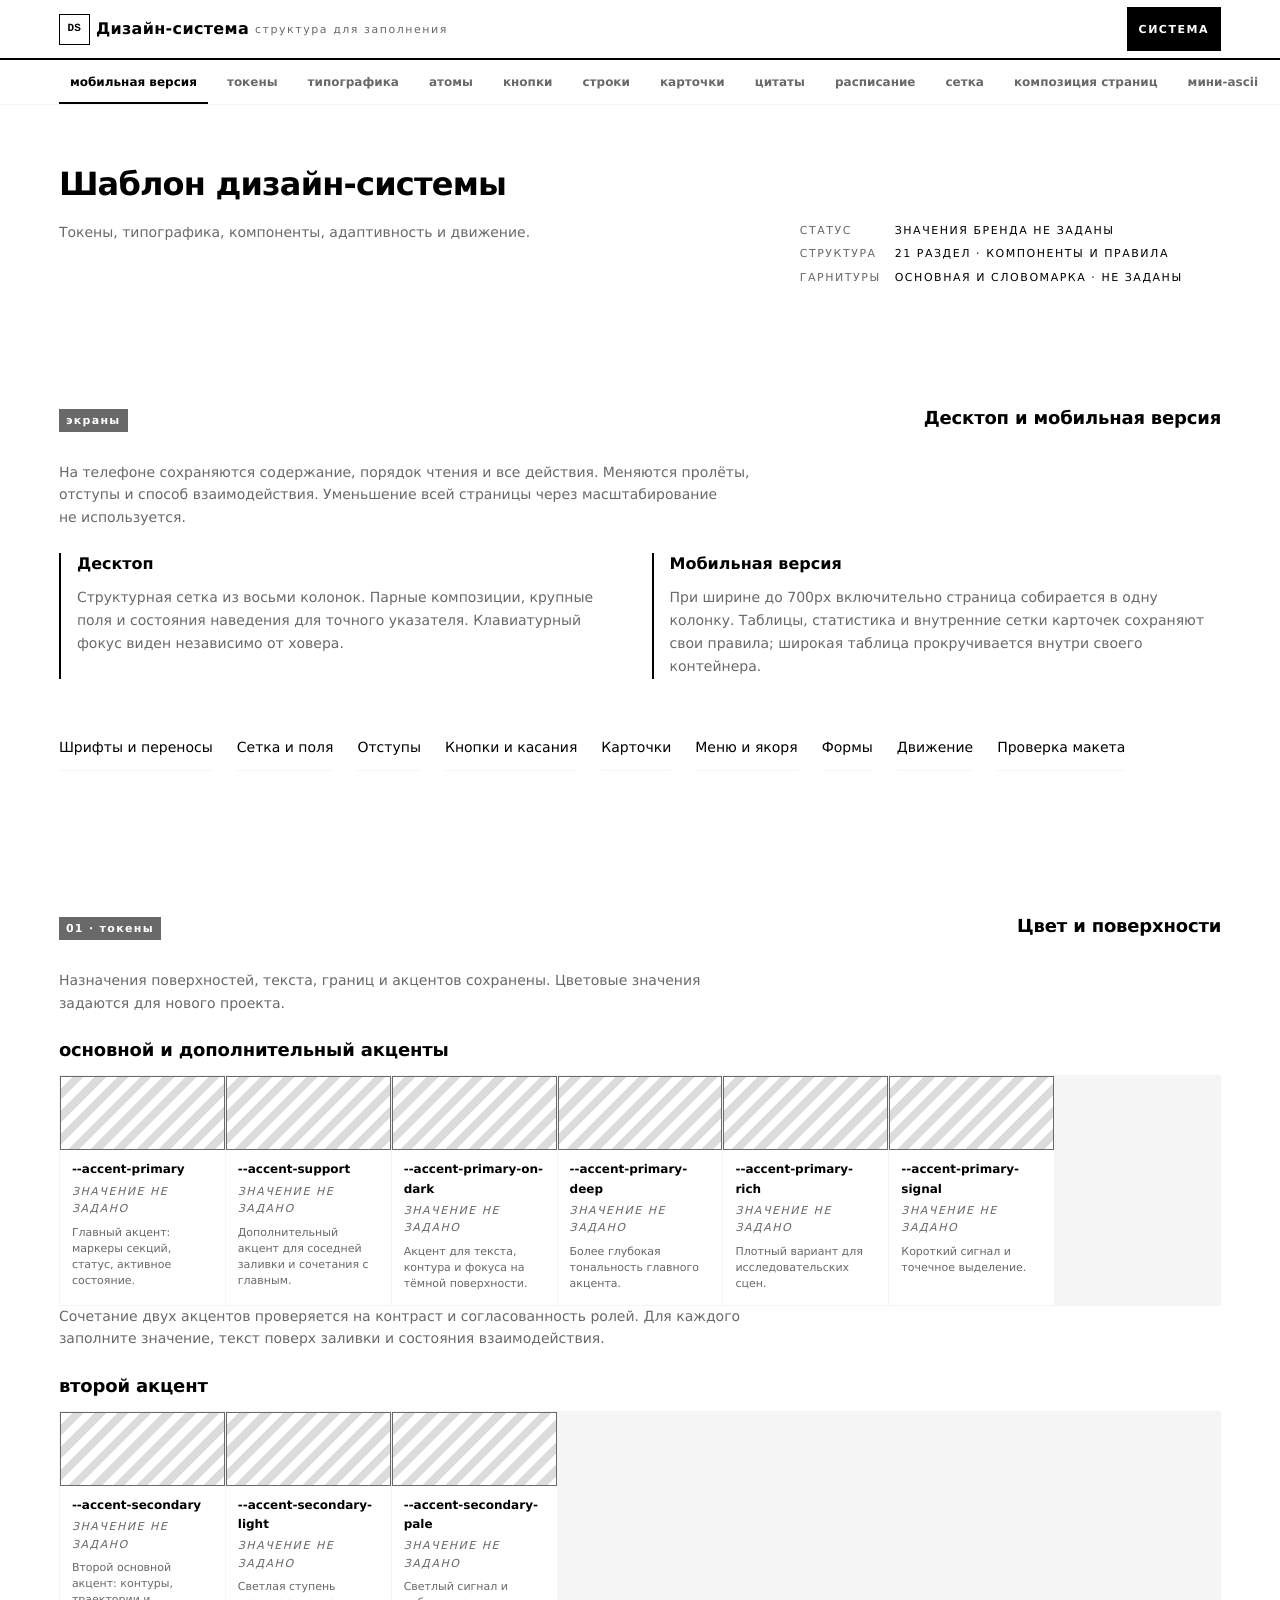
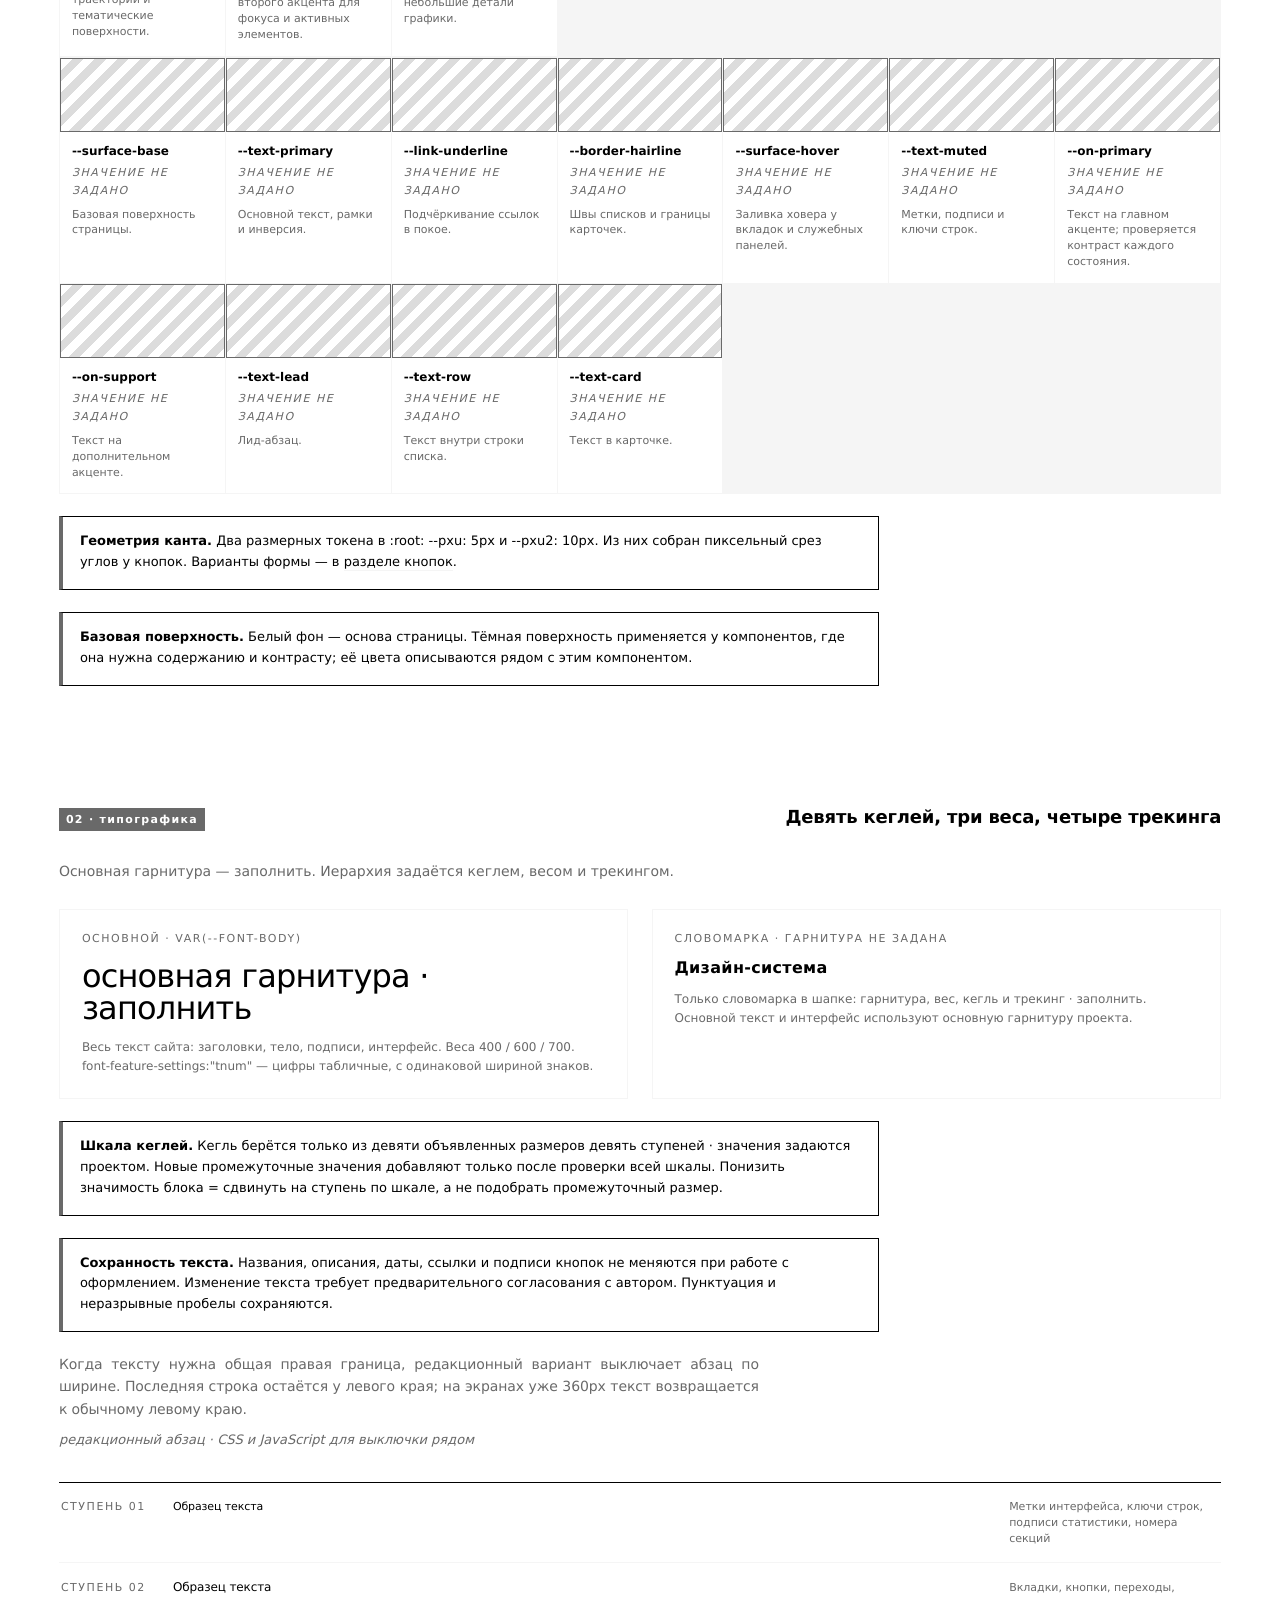
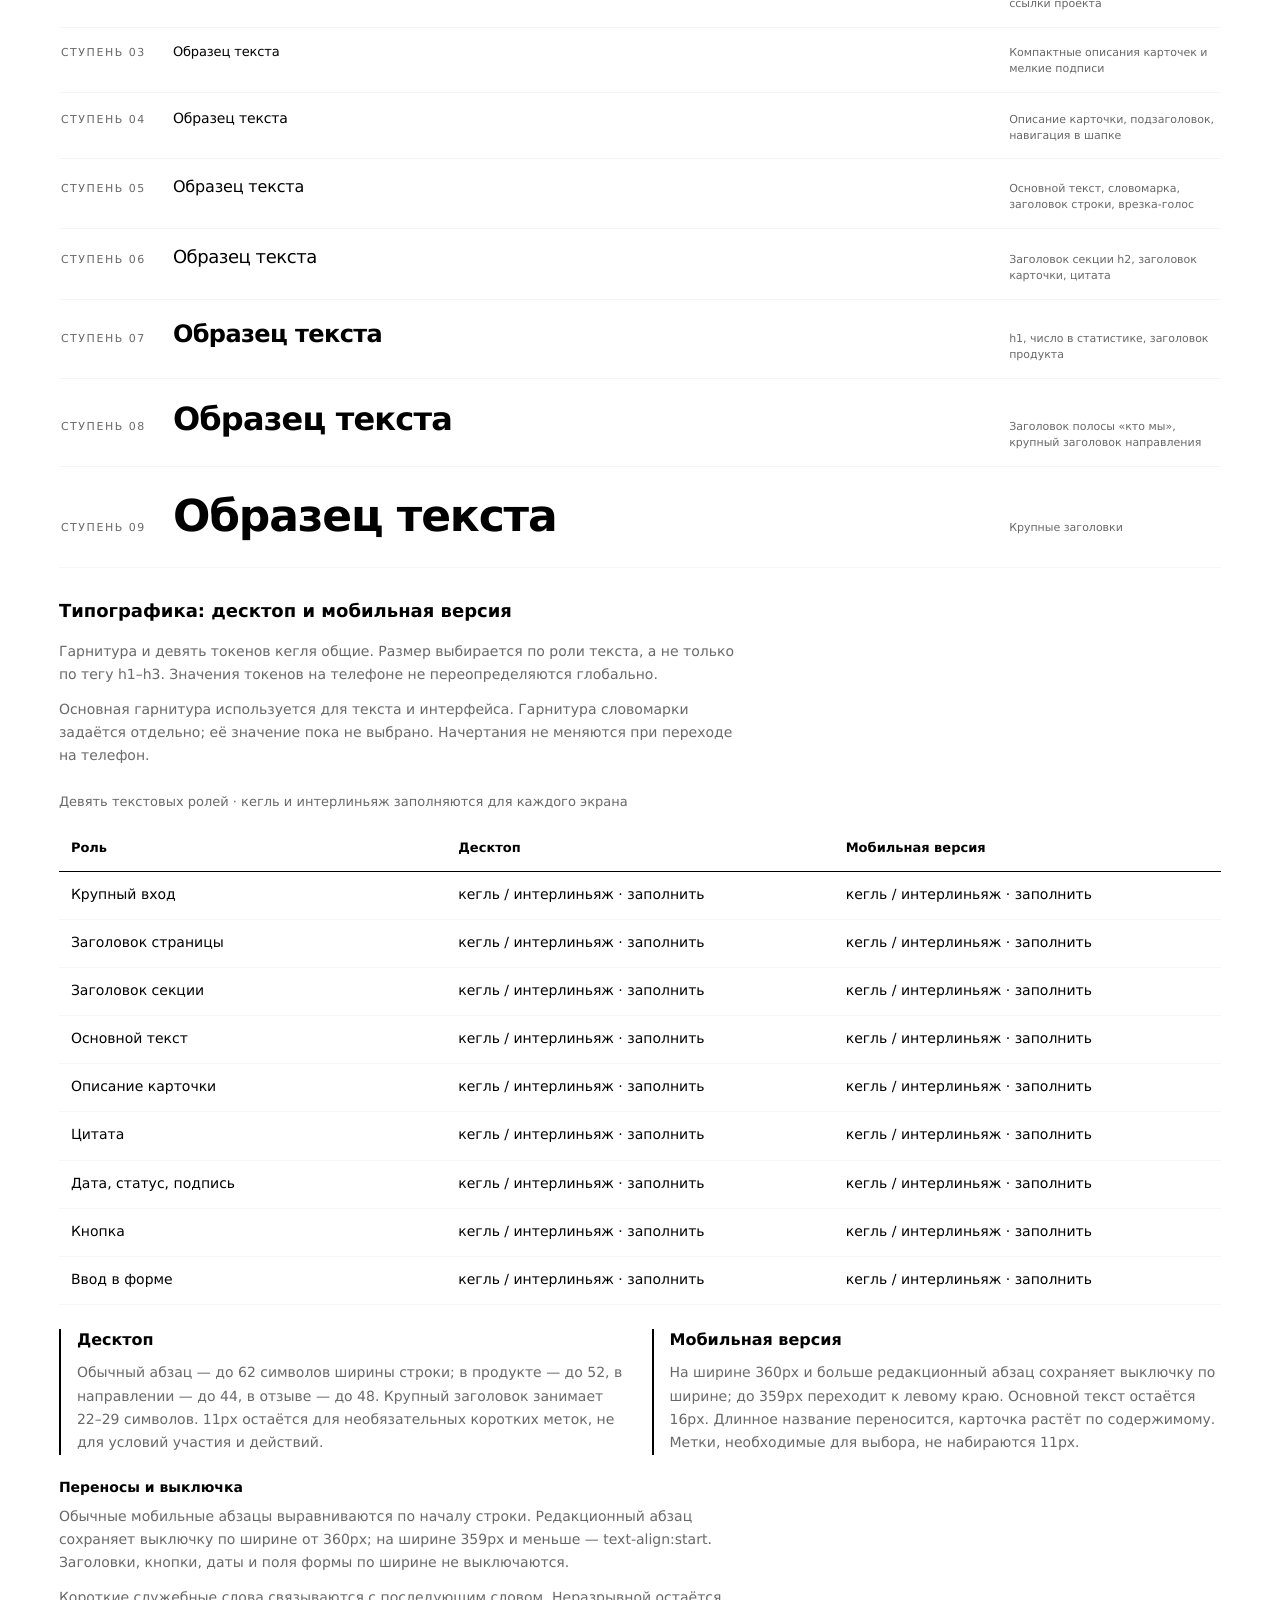
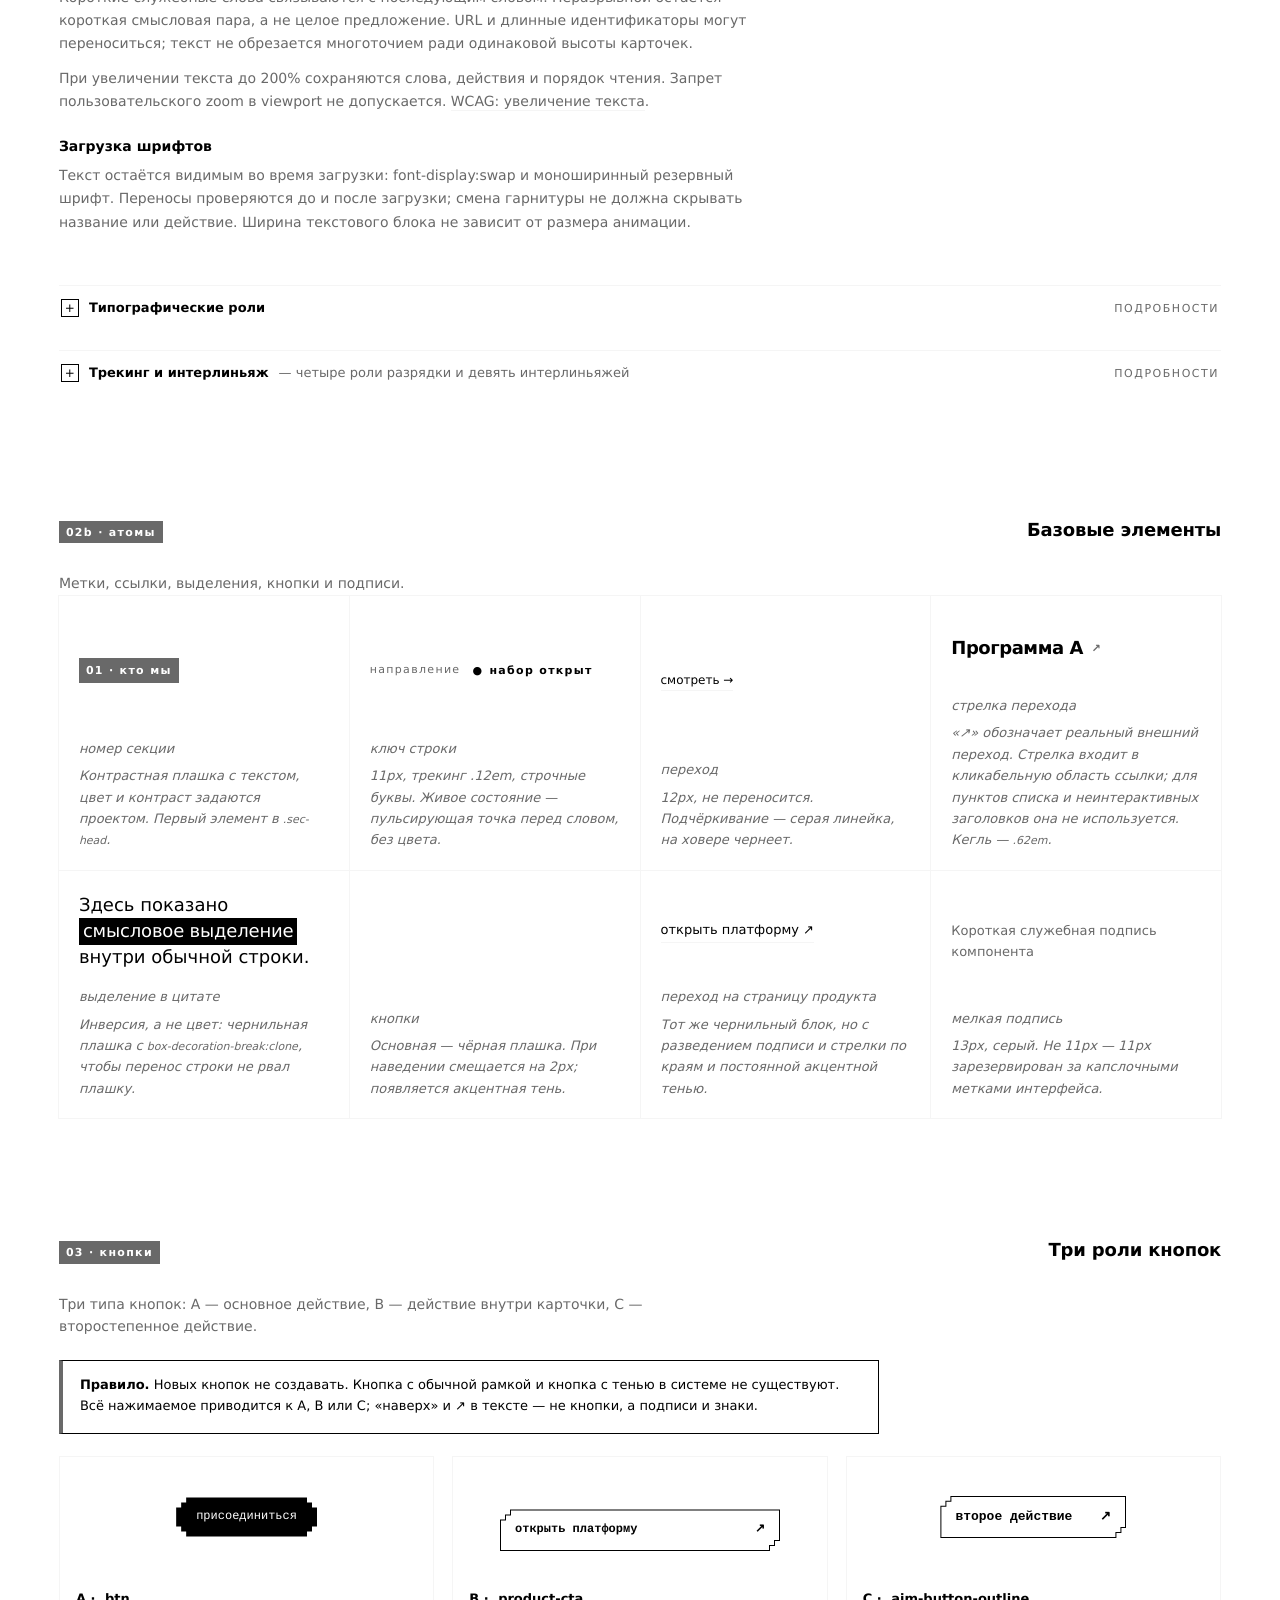
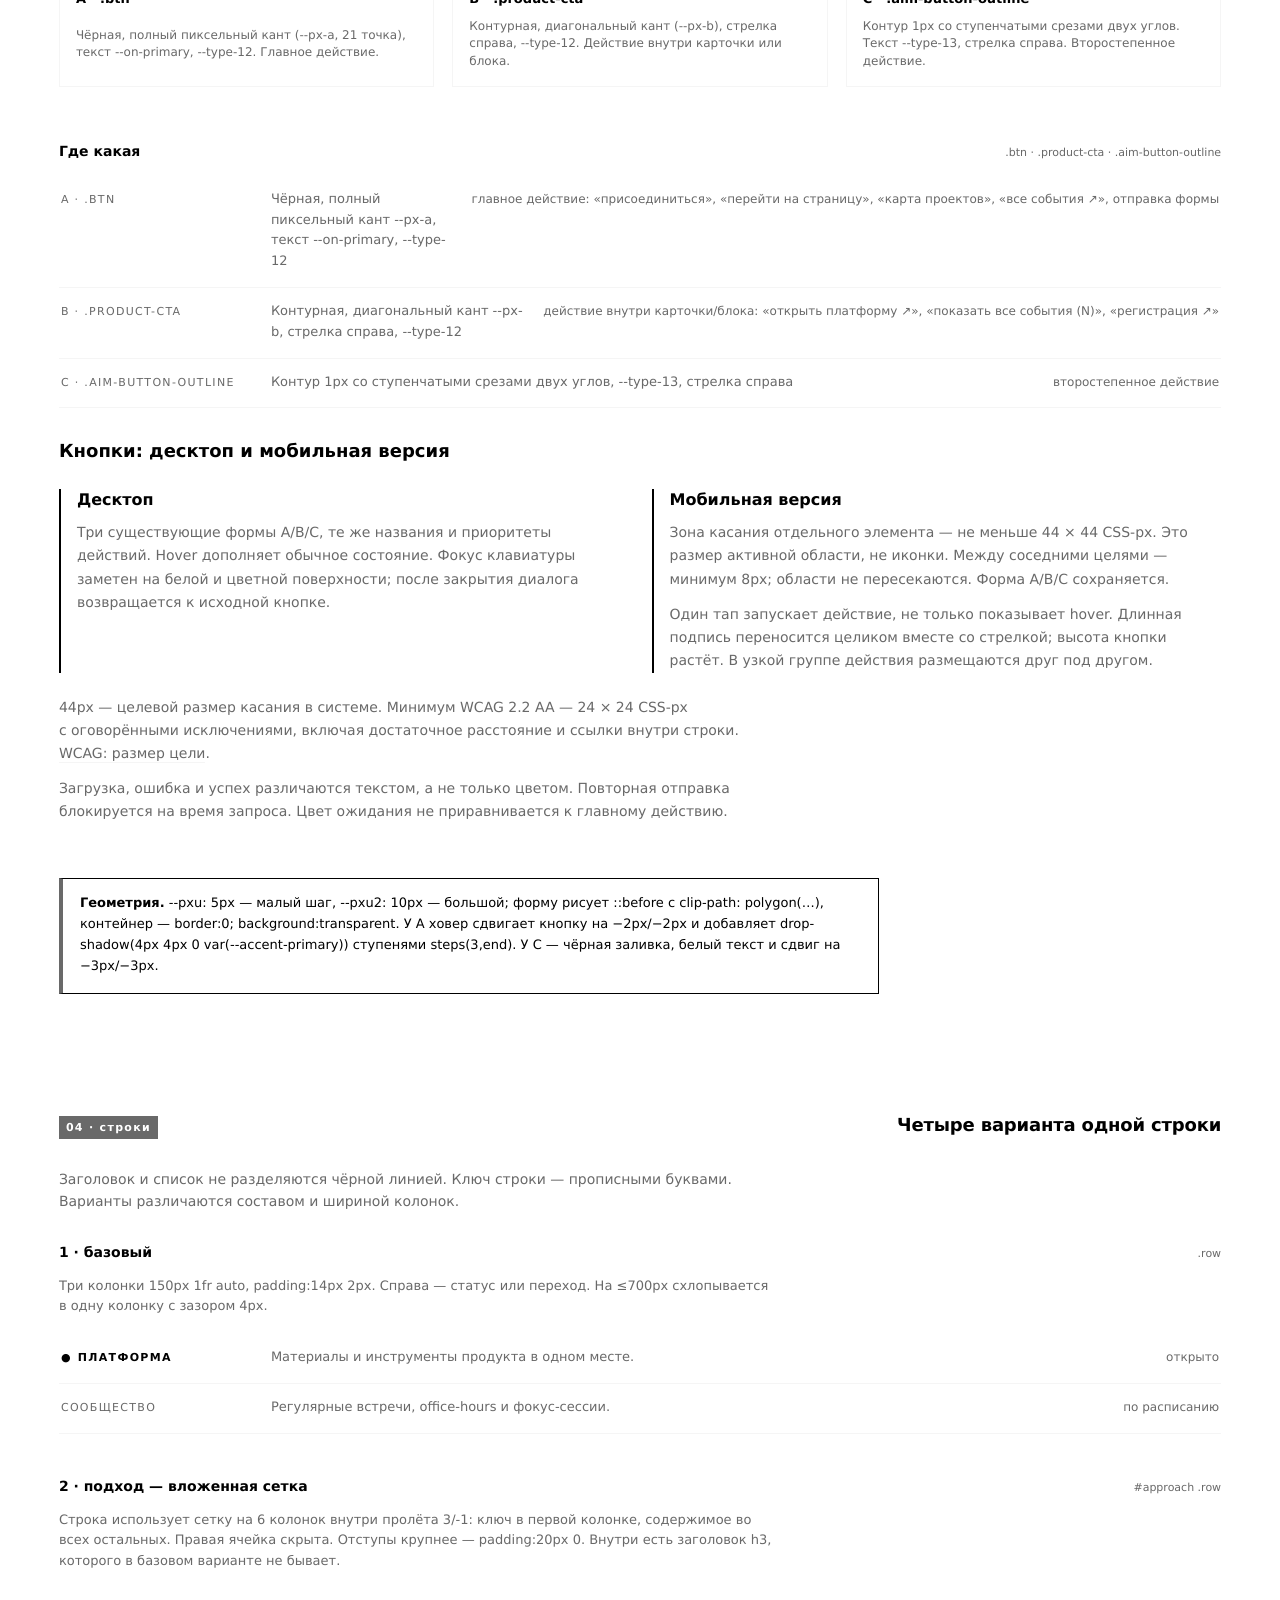
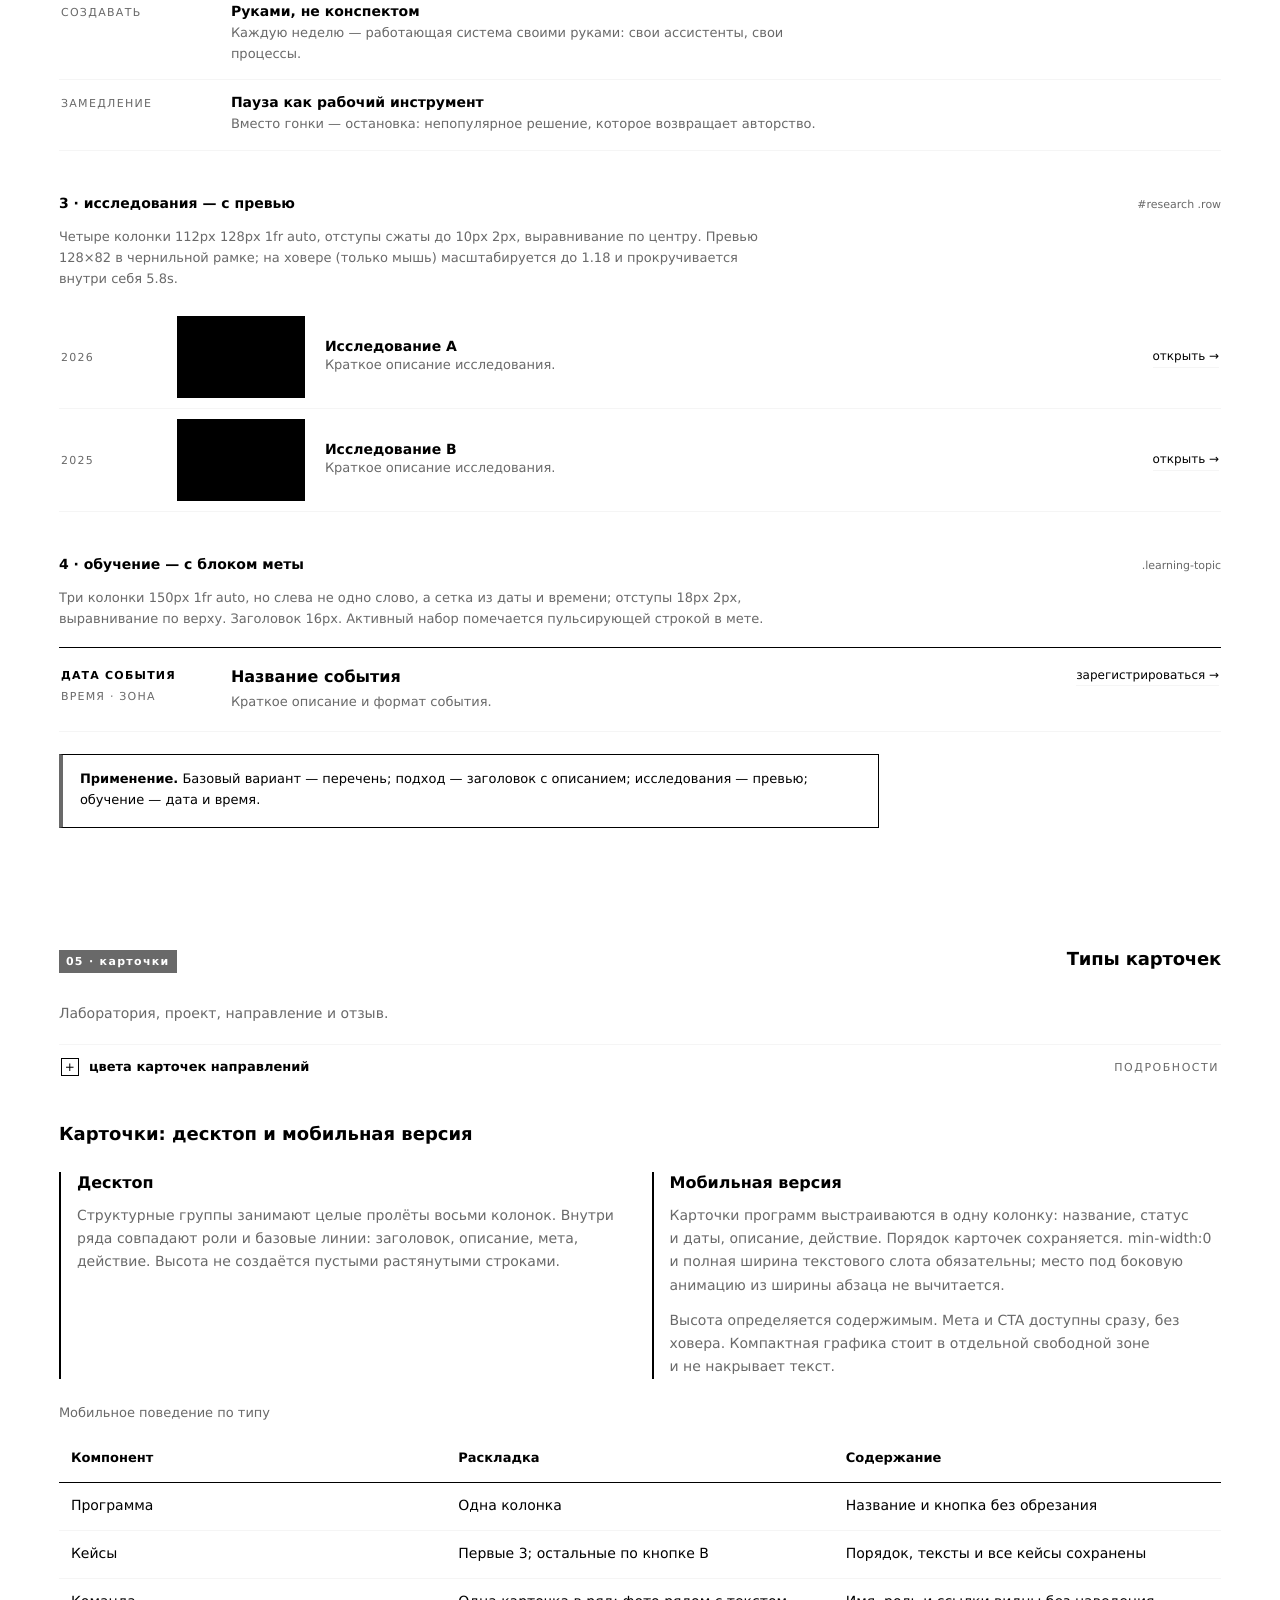
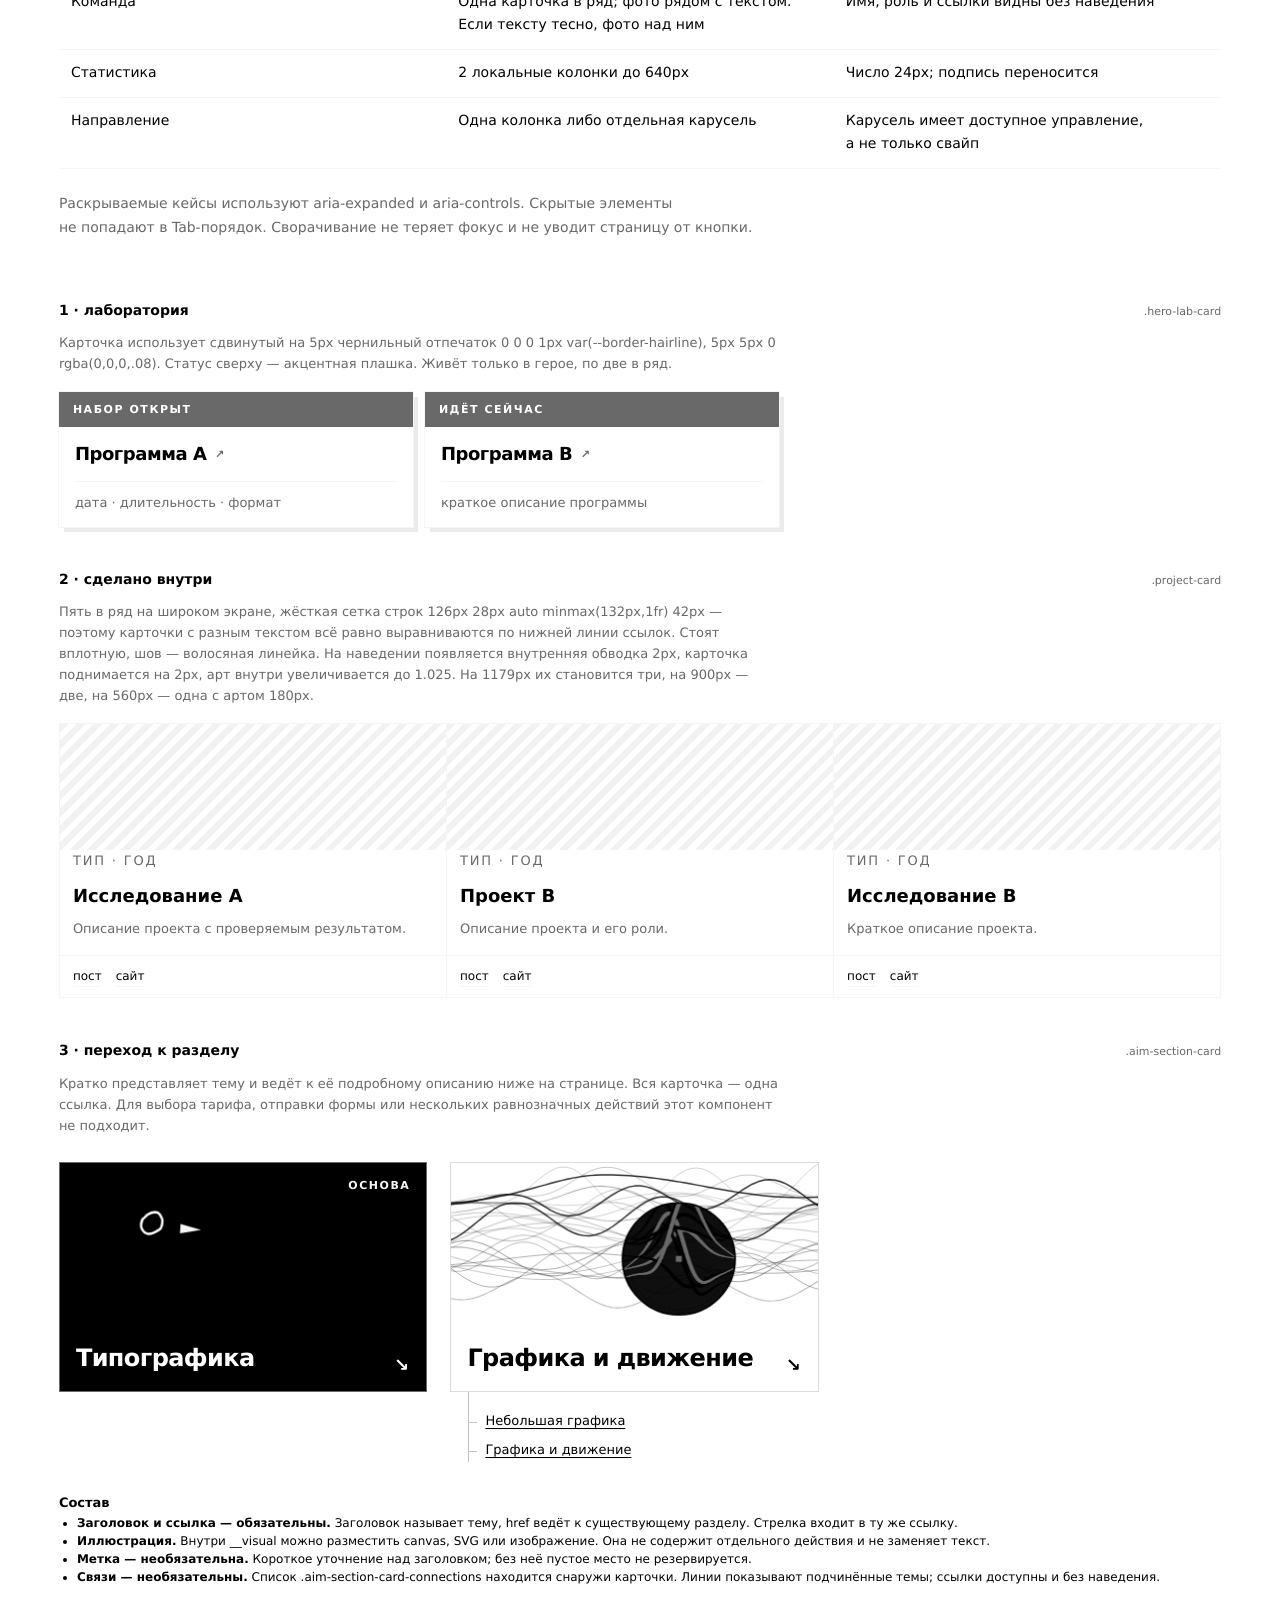
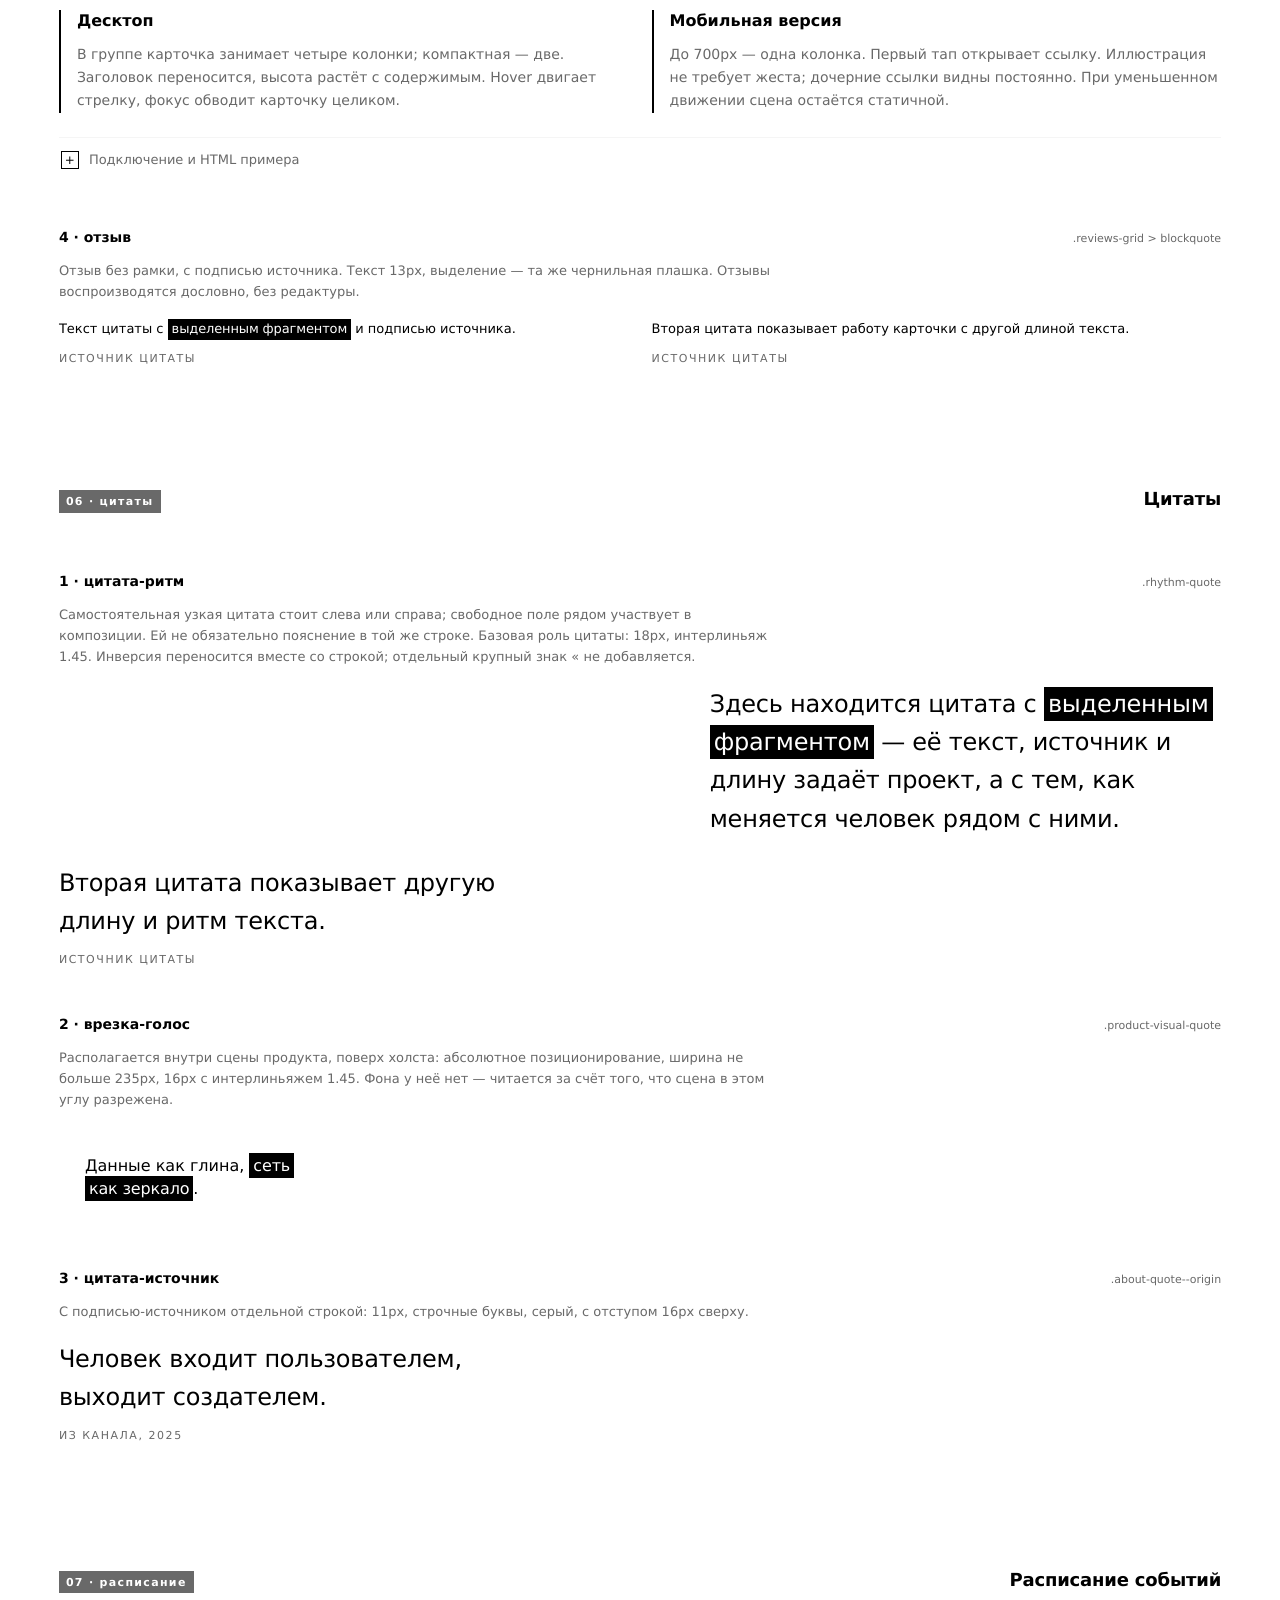
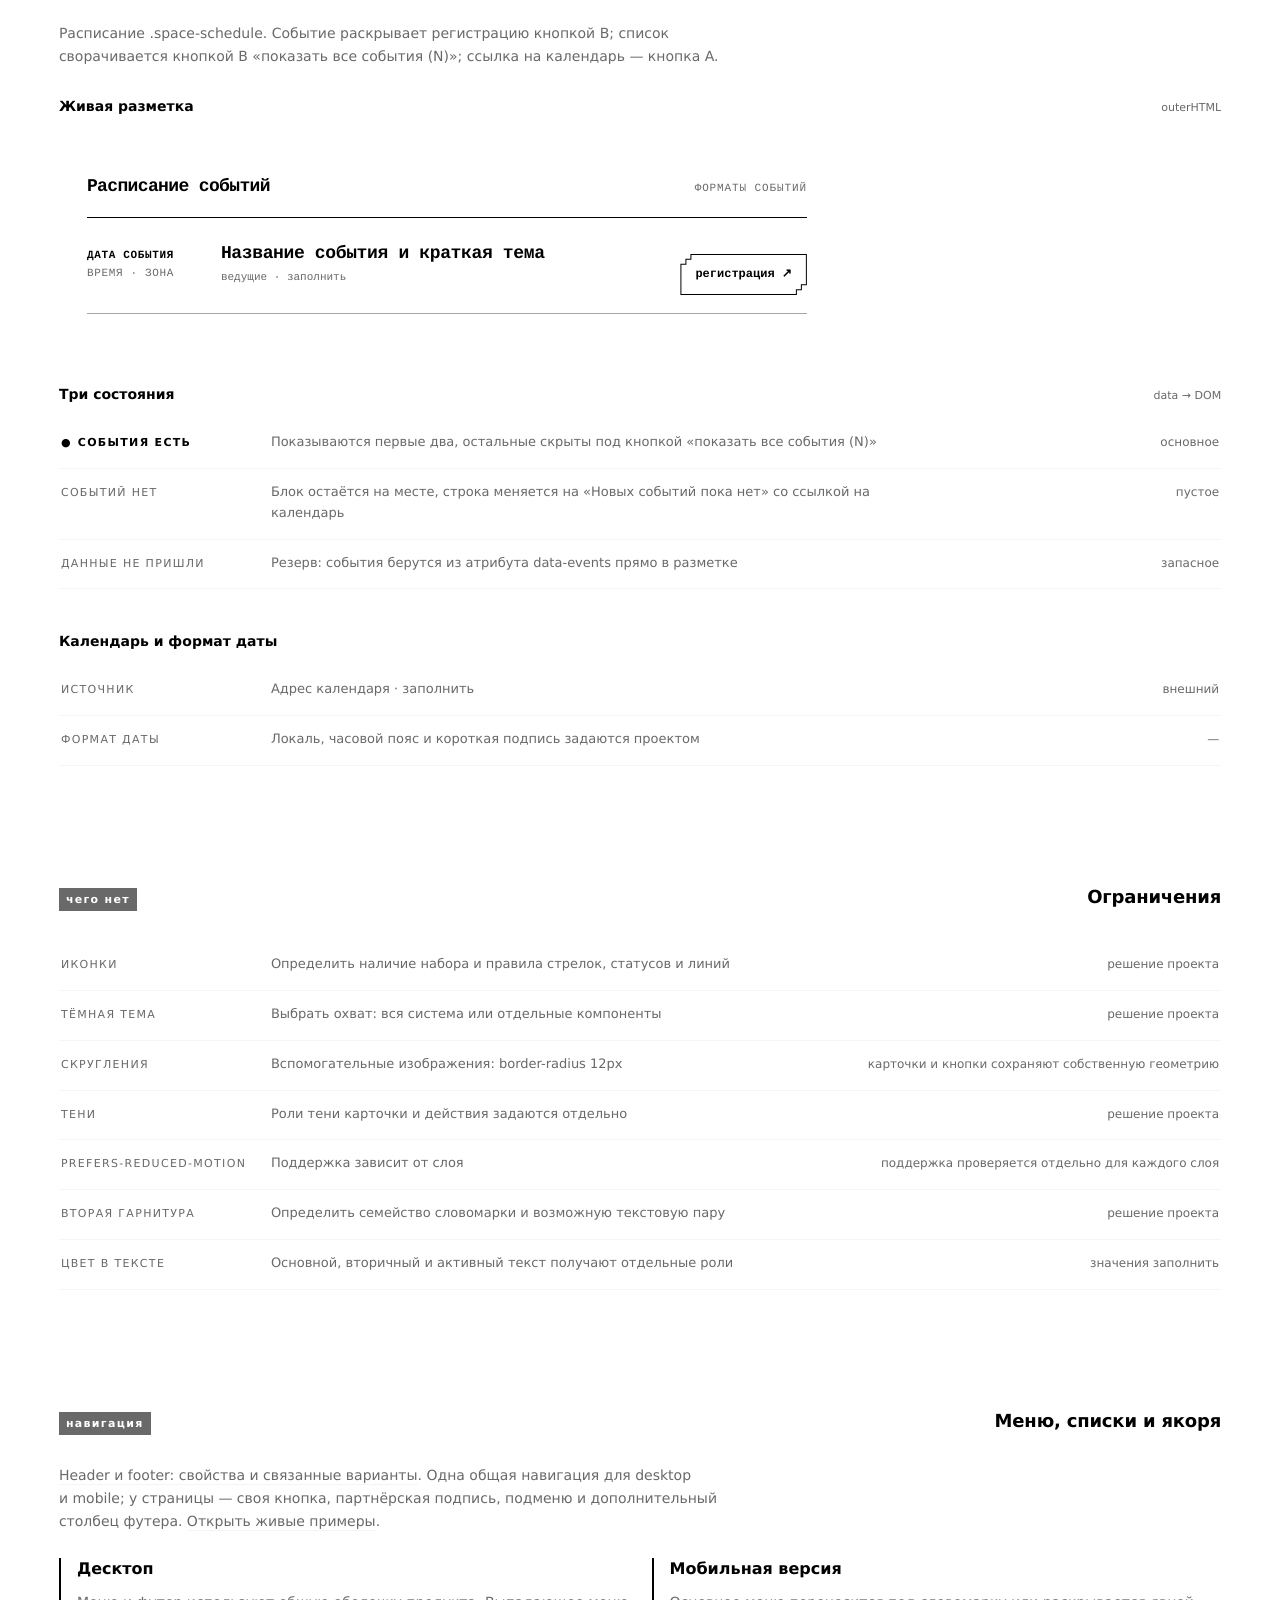
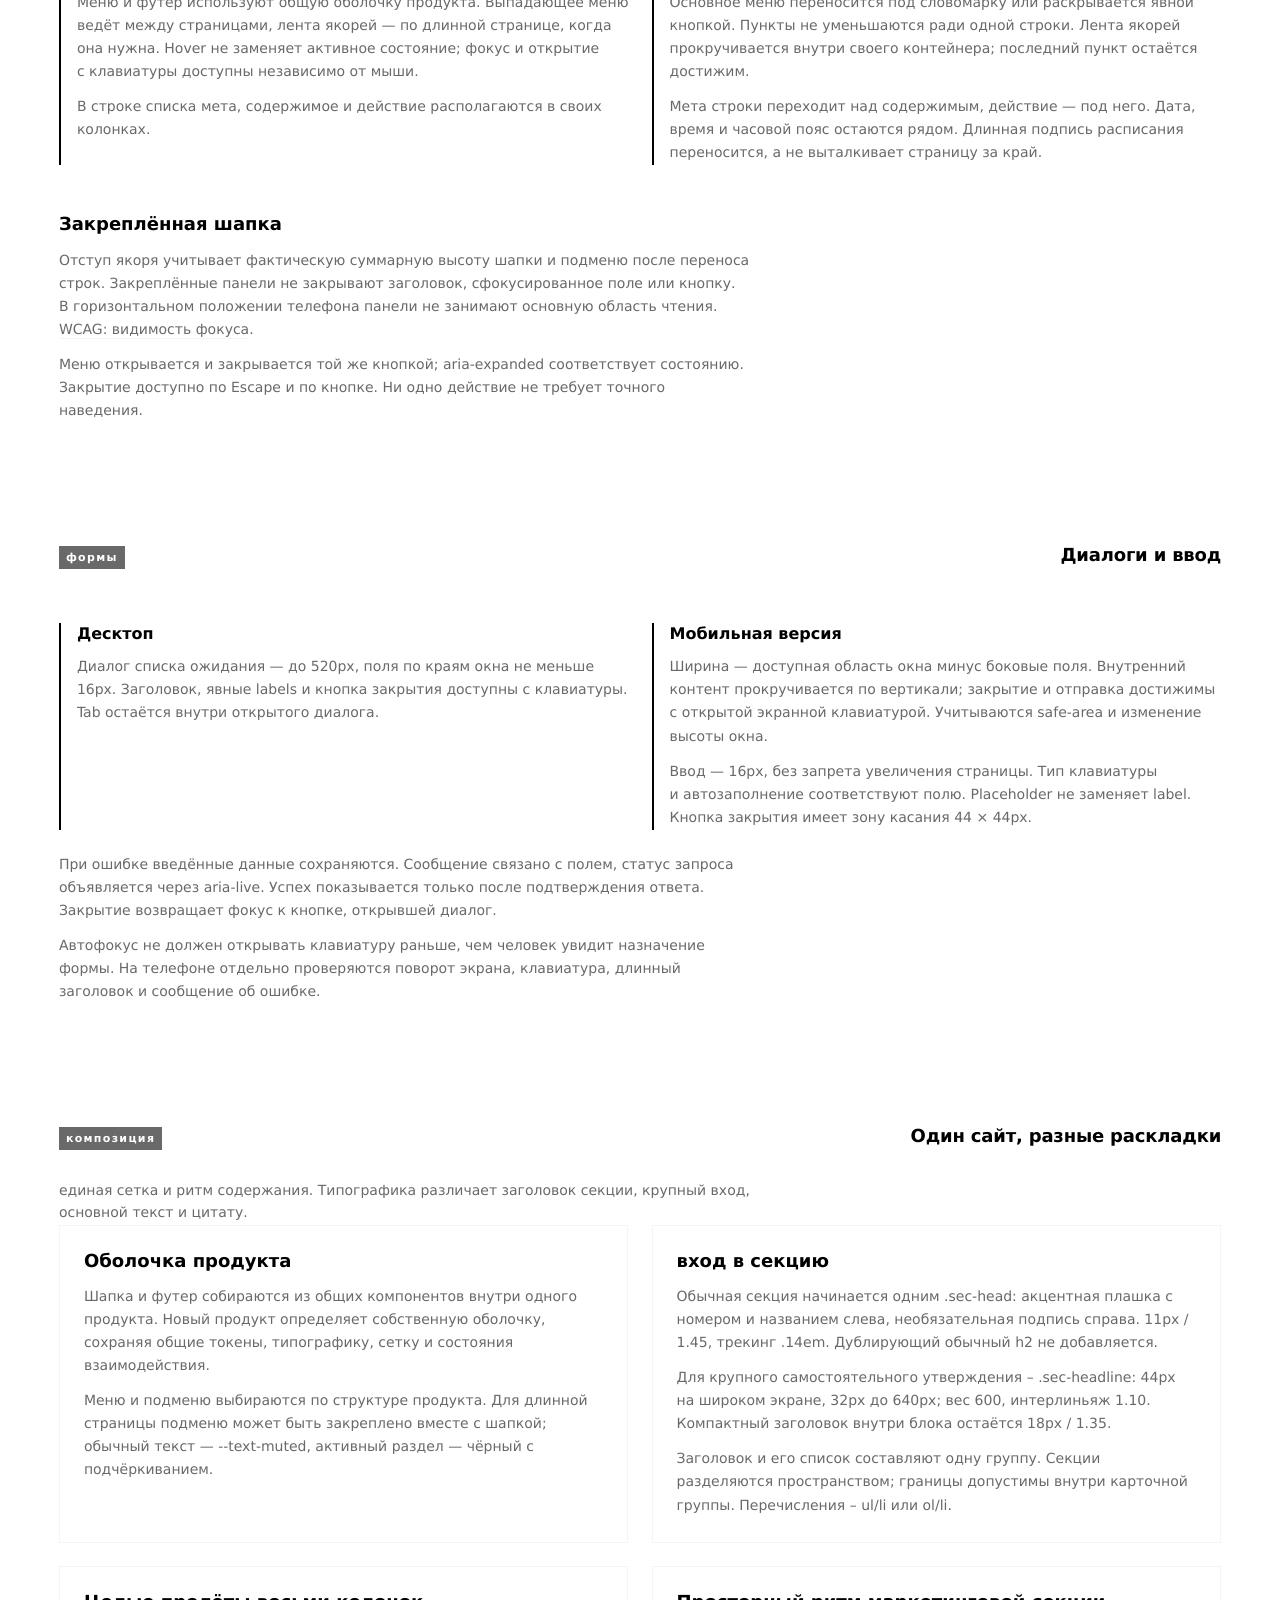
==== web/design-system-template/index.html @ 195b6450 "Add reusable material design system page" ====
<!doctype html>
<html lang="ru">
<head>
<meta charset="utf-8">
<meta name="viewport" content="width=device-width, initial-scale=1">
<title>Шаблон дизайн-системы</title>
<meta name="description" content="Структура и компоненты дизайн-системы для нового проекта.">
<link rel="stylesheet" href="aim-material-system.css">
<link rel="stylesheet" href="site/site-scoped.css">
<link rel="stylesheet" href="site/site-composition.css">
<link rel="stylesheet" href="components/editorial-copy.css">
<link rel="stylesheet" href="site/responsive-spec.css">
<link rel="stylesheet" href="template-preview.css">
</head>
<body>

<header class="ms-top">
  <div class="ms-wrap">
    <a class="ms-brand" href="#top"><span class="template-mark" aria-hidden="true">DS</span><span>Дизайн-система</span><small>структура для заполнения</small></a>
    <nav class="ms-pages" aria-label="Страницы">
      <a href="./" aria-current="page">система</a>

    </nav>
  </div>
</header>

<nav class="ms-tabs" aria-label="Разделы системы">
  <div class="ms-wrap">
    <a href="#mobile">мобильная версия</a>
    <a href="#tokens">токены</a>
    <a href="#type">типографика</a>
    <a href="#atoms">атомы</a>
    <a href="#buttons">кнопки</a>
    <a href="#lists">строки</a>
    <a href="#cards">карточки</a>
    <a href="#quotes">цитаты</a>
    <a href="#schedule">расписание</a>
    <a href="#grid">сетка</a>
    <a href="#page-composition">композиция страниц</a>
    <a href="#program-morphs">мини-ASCII</a>
    <a href="#space">интервалы</a>
    <a href="#graphics">графика и движение</a>
    <a href="#layouts">рецепты секций</a>
    <a href="#handoff">выгрузка</a>
  </div>
</nav>

<main>

<section id="top" class="ms-section ms-hero">
  <div class="ms-wrap">
    <h1>Шаблон дизайн-системы</h1>
    <p class="ms-hero-lead ms-lead">Токены, типографика, компоненты, адаптивность и движение.</p><div class="ms-hero-meta"><dl><dt>статус</dt><dd>значения бренда не заданы</dd><dt>структура</dt><dd>21 раздел · компоненты и правила</dd><dt>гарнитуры</dt><dd>основная и словомарка · не заданы</dd></dl></div>
  </div>
</section>

<!-- ============================== 01 ТОКЕНЫ ============================== -->
<section id="mobile" class="ms-section">
  <div class="ms-wrap">
    <div class="ms-head"><p class="ms-num">экраны</p><h2>Десктоп и мобильная версия</h2></div>
    <p class="ms-lead">На телефоне сохраняются содержание, порядок чтения и&nbsp;все действия. Меняются пролёты, отступы и&nbsp;способ взаимодействия. Уменьшение всей страницы через масштабирование не&nbsp;используется.</p>
    <div class="ms-device-pair">
      <article><h3>Десктоп</h3><p>Структурная сетка из&nbsp;восьми колонок. Парные композиции, крупные поля и&nbsp;состояния наведения для точного указателя. Клавиатурный фокус виден независимо от&nbsp;ховера.</p></article>
      <article><h3>Мобильная версия</h3><p>При ширине до&nbsp;700px включительно страница собирается в одну колонку. Таблицы, статистика и внутренние сетки карточек сохраняют свои правила; широкая таблица прокручивается внутри своего контейнера.</p></article>
    </div>
    <nav class="ms-mobile-index" aria-label="Мобильные правила">
      <a href="#type-mobile">Шрифты и переносы</a><a href="#grid-mobile">Сетка и поля</a><a href="#space-mobile">Отступы</a><a href="#buttons-mobile">Кнопки и касания</a><a href="#cards-mobile">Карточки</a><a href="#navigation-mobile">Меню и якоря</a><a href="#forms-mobile">Формы</a><a href="#motion-mobile">Движение</a><a href="#mobile-checks">Проверка макета</a>
    </nav>
  </div>
</section>
<section id="tokens" class="ms-section">
  <div class="ms-wrap">
    <div class="ms-head">
      <p class="ms-num">01 · токены</p>
      <h2>Цвет и поверхности</h2>
    </div>
    <p class="ms-lead">Назначения поверхностей, текста, границ и акцентов сохранены. Цветовые значения задаются для нового проекта.</p>

    <h3 class="ms-palette-title">основной и дополнительный акценты</h3>
    <div class="ms-swatches ms-swatches--primary" data-swatches="primary-support"></div>
    <p class="ms-lead">Сочетание двух акцентов проверяется на контраст и согласованность ролей. Для каждого заполните значение, текст поверх заливки и состояния взаимодействия.</p>
    <h3 class="ms-palette-title">второй акцент</h3>
    <div class="ms-swatches ms-swatches--primary" data-swatches="secondary"></div>

    <div class="ms-swatches" data-swatches="core"></div>

    <div class="ms-rule-box">
      <b>Геометрия канта.</b> Два размерных токена в <code>:root</code>:
      <code>--pxu: 5px</code> и <code>--pxu2: 10px</code>. Из них собран пиксельный срез углов
      у кнопок. Варианты формы — в
      <a href="#buttons">разделе кнопок</a>.
    </div>

    <div class="ms-rule-box">
      <b>Базовая поверхность.</b> Белый фон — основа страницы. Тёмная поверхность применяется у компонентов, где она нужна содержанию и контрасту; её цвета описываются рядом с этим компонентом.
    </div>
  </div>
</section>

<!-- ============================ 02 ТИПОГРАФИКА =========================== -->
<section id="type" class="ms-section">
  <div class="ms-wrap">
    <div class="ms-head">
      <p class="ms-num">02 · типографика</p>
      <h2>Девять кеглей, три веса, четыре трекинга</h2>
    </div>
    <p class="ms-lead">Основная гарнитура — заполнить. Иерархия задаётся кеглем, весом и трекингом.</p>

    <div class="ms-fonts">
      <div class="ms-font-card">
        <p class="ms-font-card__name">Основной · var(--font-body)</p>
        <p class="ms-font-card__sample">основная гарнитура · заполнить</p>
        <p class="ms-font-card__note">Весь текст сайта: заголовки, тело, подписи, интерфейс.
          Веса 400 / 600 / 700. <code>font-feature-settings:"tnum"</code> — цифры табличные,
          с одинаковой шириной знаков.</p>
      </div>
      <div class="ms-font-card ms-font-card--brand">
        <p class="ms-font-card__name">Словомарка · гарнитура не задана</p>
        <p class="ms-font-card__sample">Дизайн-система</p>
        <p class="ms-font-card__note">Только словомарка в шапке: гарнитура, вес, кегль и трекинг · заполнить.
          Основной текст и интерфейс используют основную гарнитуру проекта.</p>
      </div>
    </div>

    <div class="ms-rule-box">
      <b>Шкала кеглей.</b> Кегль берётся только из девяти объявленных размеров
      <code>девять ступеней · значения задаются проектом</code>. Новые промежуточные значения добавляют только после проверки всей шкалы. Понизить значимость блока = сдвинуть на ступень по шкале,
      а не подобрать промежуточный размер.
    </div>

    <div class="ms-rule-box" id="content-preservation">
      <b>Сохранность текста.</b> Названия, описания, даты, ссылки и подписи кнопок
      не меняются при работе с оформлением. Изменение текста требует предварительного
      согласования с автором. Пунктуация и неразрывные пробелы сохраняются.
    </div>

    <figure id="editorial-copy" class="aim-editorial-copy">
      <p>Когда тексту нужна общая правая граница, редакционный вариант выключает абзац по ширине. Последняя строка остаётся у левого края; на экранах уже 360px текст возвращается к обычному левому краю.</p>
      <figcaption>редакционный абзац · CSS и JavaScript для выключки рядом</figcaption>
    </figure>

    <div class="ms-type-scale ms-specimen" data-type-scale></div>

    <div id="type-mobile" class="ms-responsive-spec">
      <h3>Типографика: десктоп и мобильная версия</h3>
      <p>Гарнитура и&nbsp;девять токенов кегля общие. Размер выбирается по&nbsp;роли текста, а&nbsp;не&nbsp;только по&nbsp;тегу <code>h1–h3</code>. Значения токенов на&nbsp;телефоне не&nbsp;переопределяются глобально.</p>
      <p>Основная гарнитура используется для текста и&nbsp;интерфейса. Гарнитура словомарки задаётся отдельно; её значение пока не&nbsp;выбрано. Начертания не&nbsp;меняются при переходе на&nbsp;телефон.</p>
      <table class="ms-device-table"><caption>Девять текстовых ролей · кегль и интерлиньяж заполняются для каждого экрана</caption><thead><tr><th scope="col">Роль</th><th scope="col">Десктоп</th><th scope="col">Мобильная версия</th></tr></thead><tbody>
        <tr><th scope="row">Крупный вход</th><td>кегль / интерлиньяж · заполнить</td><td>кегль / интерлиньяж · заполнить</td></tr>
        <tr><th scope="row">Заголовок страницы</th><td>кегль / интерлиньяж · заполнить</td><td>кегль / интерлиньяж · заполнить</td></tr>
        <tr><th scope="row">Заголовок секции</th><td>кегль / интерлиньяж · заполнить</td><td>кегль / интерлиньяж · заполнить</td></tr>
        <tr><th scope="row">Основной текст</th><td>кегль / интерлиньяж · заполнить</td><td>кегль / интерлиньяж · заполнить</td></tr>
        <tr><th scope="row">Описание карточки</th><td>кегль / интерлиньяж · заполнить</td><td>кегль / интерлиньяж · заполнить</td></tr>
        <tr><th scope="row">Цитата</th><td>кегль / интерлиньяж · заполнить</td><td>кегль / интерлиньяж · заполнить</td></tr>
        <tr><th scope="row">Дата, статус, подпись</th><td>кегль / интерлиньяж · заполнить</td><td>кегль / интерлиньяж · заполнить</td></tr>
        <tr><th scope="row">Кнопка</th><td>кегль / интерлиньяж · заполнить</td><td>кегль / интерлиньяж · заполнить</td></tr>
        <tr><th scope="row">Ввод в форме</th><td>кегль / интерлиньяж · заполнить</td><td>кегль / интерлиньяж · заполнить</td></tr>
      </tbody></table>
      <div class="ms-device-pair">
        <article><h4>Десктоп</h4><p>Обычный абзац — до 62 символов ширины строки; в продукте — до 52, в направлении — до 44, в отзыве — до 48. Крупный заголовок занимает 22–29 символов. 11px остаётся для необязательных коротких меток, не для условий участия и действий.</p></article>
        <article><h4>Мобильная версия</h4><p>На ширине 360px и больше редакционный абзац сохраняет выключку по ширине; до 359px переходит к левому краю. Основной текст остаётся 16px. Длинное название переносится, карточка растёт по содержимому. Метки, необходимые для выбора, не набираются 11px.</p></article>
      </div>
      <h4>Переносы и выключка</h4>
      <p>Обычные мобильные абзацы выравниваются по&nbsp;началу строки. Редакционный абзац сохраняет выключку по&nbsp;ширине от 360px; на&nbsp;ширине 359px и&nbsp;меньше&nbsp;— <code>text-align:start</code>. Заголовки, кнопки, даты и&nbsp;поля формы по&nbsp;ширине не&nbsp;выключаются.</p>
      <p>Короткие служебные слова связываются с&nbsp;последующим словом. Неразрывной остаётся короткая смысловая пара, а&nbsp;не&nbsp;целое предложение. URL и&nbsp;длинные идентификаторы могут переноситься; текст не&nbsp;обрезается многоточием ради одинаковой высоты карточек.</p>
      <p>При увеличении текста до&nbsp;200% сохраняются слова, действия и&nbsp;порядок чтения. Запрет пользовательского zoom в&nbsp;<code>viewport</code> не&nbsp;допускается. <a href="https://www.w3.org/WAI/WCAG22/Understanding/resize-text.html">WCAG: увеличение текста</a>.</p>
      <h4>Загрузка шрифтов</h4>
      <p>Текст остаётся видимым во&nbsp;время загрузки: <code>font-display:swap</code> и&nbsp;моноширинный резервный шрифт. Переносы проверяются до&nbsp;и&nbsp;после загрузки; смена гарнитуры не&nbsp;должна скрывать название или действие. Ширина текстового блока не&nbsp;зависит от&nbsp;размера анимации.</p>
    </div>

    <details class="ms-details">
      <summary><b>Типографические роли</b><span>подробности</span></summary>
      <div class="ms-details__body"><div class="ms-rows" data-type-roles></div></div>
    </details>

    <details class="ms-details">
      <summary><b>Трекинг и интерлиньяж</b> — четыре роли разрядки и девять интерлиньяжей <span>подробности</span></summary>
      <div class="ms-details__body">
        <p class="ms-specimen__note">Разрядка у капслочных меток
          (<code>.14em</code>) и отрицательная у крупных заголовков (<code>-.025em</code>);
          тело текста набирается без разрядки. Интерлиньяж растёт от <code>1</code> у словомарки
          до <code>1.65</code> у компактных описаний. Цитаты — <code>18px / 1.45</code>.</p>
        <div class="ms-rows" data-type-metrics></div>
      </div>
    </details>
  </div>
</section>

<section id="atoms" class="ms-section">
  <div class="ms-wrap">
    <div class="ms-head">
      <p class="ms-num">02b · атомы</p>
      <h2>Базовые элементы</h2>
    </div>
    <p class="ms-lead">Метки, ссылки, выделения, кнопки и подписи.</p>

    <div class="ms-atoms">
      <div class="ms-atom">
        <div class="ms-atom__stage"><span class="ms-badge">01 · кто мы</span></div>
        <p class="ms-atom__label"><span class="ms-atom__caption">номер секции</span>Контрастная плашка с текстом, цвет и контраст задаются проектом.
          Первый элемент в <code>.sec-head</code>.</p>
      </div>
      <div class="ms-atom">
        <div class="ms-atom__stage"><span class="ms-key">направление</span><span class="ms-key ms-row__key is-live">набор открыт</span></div>
        <p class="ms-atom__label"><span class="ms-atom__caption">ключ строки</span>11px, трекинг .12em, строчные буквы. Живое состояние —
          пульсирующая точка перед словом, без цвета.</p>
      </div>
      <div class="ms-atom">
        <div class="ms-atom__stage"><a class="ms-go" href="#atoms">смотреть →</a></div>
        <p class="ms-atom__label"><span class="ms-atom__caption">переход</span>12px, не переносится. Подчёркивание — серая линейка,
          на ховере чернеет.</p>
      </div>
      <div class="ms-atom">
        <div class="ms-atom__stage"><a class="ms-lab-card__title" href="#handoff" target="_blank" rel="noopener" style="border:0;font-size:var(--type-18)">Программа A <span class="ms-arrow" aria-hidden="true">↗</span></a></div>
        <p class="ms-atom__label"><span class="ms-atom__caption">стрелка перехода</span>«↗» обозначает реальный внешний переход. Стрелка входит в кликабельную область ссылки;
          для пунктов списка и неинтерактивных заголовков она не используется. Кегль — <code>.62em</code>.</p>
      </div>
      <div class="ms-atom">
        <div class="ms-atom__stage"><p style="font-size:var(--type-18);line-height:var(--leading-quote)">Здесь показано <span class="ms-highlight">смысловое выделение</span> внутри обычной строки.</p></div>
        <p class="ms-atom__label"><span class="ms-atom__caption">выделение в цитате</span>Инверсия, а не цвет: чернильная плашка
          с <code>box-decoration-break:clone</code>, чтобы перенос строки не рвал плашку.</p>
      </div>
      <div class="ms-atom">
        <div class="ms-atom__stage"></div>
        <p class="ms-atom__label"><span class="ms-atom__caption">кнопки</span>Основная — чёрная плашка. При наведении смещается на 2px;
          появляется акцентная тень.</p>
      </div>
      <div class="ms-atom">
        <div class="ms-atom__stage"><a class="ms-cta" href="#handoff" target="_blank" rel="noopener">открыть платформу <span>↗</span></a></div>
        <p class="ms-atom__label"><span class="ms-atom__caption">переход на страницу продукта</span>Тот же чернильный блок, но с разведением
          подписи и стрелки по краям и постоянной акцентной тенью.</p>
      </div>
      <div class="ms-atom">
        <div class="ms-atom__stage"><p class="ms-small">Короткая служебная подпись компонента</p></div>
        <p class="ms-atom__label"><span class="ms-atom__caption">мелкая подпись</span>13px, серый. Не 11px — 11px зарезервирован
          за капслочными метками интерфейса.</p>
      </div>
    </div>
  </div>
</section>

<section id="buttons" class="ms-section">
  <div class="ms-wrap">
    <div class="ms-head">
      <p class="ms-num">03 · кнопки</p>
      <h2>Три роли кнопок</h2>
    </div>
    <p class="ms-lead">Три типа кнопок: A — основное действие, B — действие внутри карточки, C — второстепенное действие.</p>
    <div class="ms-rule-box"><b>Правило.</b> Новых кнопок не создавать. Кнопка с обычной рамкой и кнопка с тенью в системе не существуют. Всё нажимаемое приводится к A, B или C; «наверх» и <code>↗</code> в тексте — не кнопки, а подписи и знаки.</div>
    <div class="ms-buttons-three">
      <div class="ms-button-card">
        <div class="ms-site ms-button-stage"><a class="btn" href="#buttons" onclick="return false">присоединиться</a></div>
        <div class="ms-button-card__body"><b>A · <code>.btn</code></b><small>Чёрная, полный пиксельный кант (<code>--px-a</code>, 21 точка), текст <code>--on-primary</code>, <code>--type-12</code>. Главное действие.</small></div>
      </div>
      <div class="ms-button-card">
        <div class="ms-site ms-button-stage"><a class="product-cta" href="#buttons" onclick="return false">открыть платформу<span class="go-arrow" aria-hidden="true">↗</span></a></div>
        <div class="ms-button-card__body"><b>B · <code>.product-cta</code></b><small>Контурная, диагональный кант (<code>--px-b</code>), стрелка справа, <code>--type-12</code>. Действие внутри карточки или блока.</small></div>
      </div>
      <div class="ms-button-card">
        <div class="ms-site ms-button-stage"><div style="display:flex"><button class="aim-button-outline" type="button">второе действие <span aria-hidden="true">↗</span></button></div></div>
        <div class="ms-button-card__body" style="align-content:start"><b>C · <code>.aim-button-outline</code></b><small>Контур 1px со ступенчатыми срезами двух углов. Текст <code>--type-13</code>, стрелка справа. Второстепенное действие.</small></div>
      </div>
    </div>
    <div class="ms-specimen">
      <div class="ms-specimen__title"><h3>Где какая</h3><code>.btn · .product-cta · .aim-button-outline</code></div>
      <div class="ms-rows" data-action-rows></div>
    </div>
    <div id="buttons-mobile" class="ms-responsive-spec">
      <h3>Кнопки: десктоп и мобильная версия</h3>
      <div class="ms-device-pair">
        <article><h4>Десктоп</h4><p>Три существующие формы A/B/C, те&nbsp;же названия и&nbsp;приоритеты действий. Hover дополняет обычное состояние. Фокус клавиатуры заметен на&nbsp;белой и&nbsp;цветной поверхности; после закрытия диалога возвращается к&nbsp;исходной кнопке.</p></article>
        <article><h4>Мобильная версия</h4><p>Зона касания отдельного элемента&nbsp;— не&nbsp;меньше 44&nbsp;×&nbsp;44 CSS-px. Это размер активной области, не&nbsp;иконки. Между соседними целями&nbsp;— минимум 8px; области не&nbsp;пересекаются. Форма A/B/C сохраняется.</p><p>Один тап запускает действие, не&nbsp;только показывает hover. Длинная подпись переносится целиком вместе со&nbsp;стрелкой; высота кнопки растёт. В&nbsp;узкой группе действия размещаются друг под другом.</p></article>
      </div>
      <p>44px&nbsp;— целевой размер касания в&nbsp;системе. Минимум WCAG&nbsp;2.2&nbsp;AA&nbsp;— 24&nbsp;×&nbsp;24 CSS-px с&nbsp;оговорёнными исключениями, включая достаточное расстояние и&nbsp;ссылки внутри строки. <a href="https://www.w3.org/WAI/WCAG22/Understanding/target-size-minimum.html">WCAG: размер цели</a>.</p>
      <p>Загрузка, ошибка и&nbsp;успех различаются текстом, а&nbsp;не&nbsp;только цветом. Повторная отправка блокируется на&nbsp;время запроса. Цвет ожидания не&nbsp;приравнивается к&nbsp;главному действию.</p>
    </div>
    <div class="ms-rule-box"><b>Геометрия.</b> <code>--pxu: 5px</code> — малый шаг, <code>--pxu2: 10px</code> — большой; форму рисует <code>::before</code> с <code>clip-path: polygon(…)</code>, контейнер — <code>border:0; background:transparent</code>. У A ховер сдвигает кнопку на −2px/−2px и добавляет <code>drop-shadow(4px 4px 0 var(--accent-primary))</code> ступенями <code>steps(3,end)</code>. У C — чёрная заливка, белый текст и сдвиг на −3px/−3px.</div>
  </div>
</section>

<section id="lists" class="ms-section">
  <div class="ms-wrap">
    <div class="ms-head">
      <p class="ms-num">04 · строки</p>
      <h2>Четыре варианта одной строки</h2>
    </div>
    <p class="ms-lead">Заголовок и список не разделяются чёрной линией. Ключ строки — прописными буквами.
      Варианты различаются составом и шириной колонок.</p>

    <div class="ms-specimen">
      <div class="ms-specimen__title"><h3>1 · базовый</h3><code>.row</code></div>
      <p class="ms-specimen__note">Три колонки <code>150px 1fr auto</code>, <code>padding:14px 2px</code>.
        Справа — статус или переход. На ≤700px схлопывается в одну колонку с зазором 4px.</p>
      <div class="ms-rows">
        <div class="ms-row"><span class="ms-row__key is-live">платформа</span><p>Материалы и инструменты продукта в одном месте.</p><span class="ms-row__val">открыто</span></div>
        <div class="ms-row"><span class="ms-row__key">сообщество</span><p>Регулярные встречи, office-hours и фокус-сессии.</p><span class="ms-row__val">по расписанию</span></div>
      </div>
    </div>

    <div class="ms-specimen">
      <div class="ms-specimen__title"><h3>2 · подход — вложенная сетка</h3><code>#approach .row</code></div>
      <p class="ms-specimen__note">Строка использует сетку на 6 колонок
        внутри пролёта <code>3/-1</code>: ключ в первой колонке, содержимое во всех остальных.
        Правая ячейка скрыта. Отступы крупнее — <code>padding:20px 0</code>. Внутри есть заголовок h3,
        которого в базовом варианте не бывает.</p>
      <div class="ms-rows ms-rows--approach">
        <div class="ms-row ms-row--approach"><span class="ms-row__key">создавать</span><div><h4>Руками, не конспектом</h4><p>Каждую неделю — работающая система своими руками: свои ассистенты, свои процессы.</p></div></div>
        <div class="ms-row ms-row--approach"><span class="ms-row__key">замедление</span><div><h4>Пауза как рабочий инструмент</h4><p>Вместо гонки — остановка: непопулярное решение, которое возвращает авторство.</p></div></div>
      </div>
    </div>

    <div class="ms-specimen">
      <div class="ms-specimen__title"><h3>3 · исследования — с превью</h3><code>#research .row</code></div>
      <p class="ms-specimen__note">Четыре колонки <code>112px 128px 1fr auto</code>, отступы сжаты до
        <code>10px 2px</code>, выравнивание по центру. Превью 128×82 в чернильной рамке; на ховере
        (только мышь) масштабируется до 1.18 и прокручивается внутри себя 5.8s.</p>
      <div class="ms-rows">
        <div class="ms-row ms-row--research">
          <span class="ms-row__key">2026</span>
          <span class="ms-research-thumb"></span>
          <div><h4>Исследование A</h4><p>Краткое описание исследования.</p></div>
          <a class="ms-go" href="#lists">открыть →</a>
        </div>
        <div class="ms-row ms-row--research">
          <span class="ms-row__key">2025</span>
          <span class="ms-research-thumb"></span>
          <div><h4>Исследование B</h4><p>Краткое описание исследования.</p></div>
          <a class="ms-go" href="#lists">открыть →</a>
        </div>
      </div>
    </div>

    <div class="ms-specimen">
      <div class="ms-specimen__title"><h3>4 · обучение — с блоком меты</h3><code>.learning-topic</code></div>
      <p class="ms-specimen__note">Три колонки <code>150px 1fr auto</code>, но слева не одно слово,
        а сетка из даты и времени; отступы <code>18px 2px</code>, выравнивание по верху.
        Заголовок 16px. Активный набор помечается пульсирующей строкой в мете.</p>
      <div class="ms-topics">
        <article class="ms-topic">
          <div class="ms-topic__meta"><time>дата события</time><span>время · зона</span></div>
          <div><h4>Название события</h4><p>Краткое описание и формат события.</p></div>
          <a class="ms-go" href="#lists">зарегистрироваться →</a>
        </article>
      </div>
    </div>

    <div class="ms-rule-box">
      <b>Применение.</b> Базовый вариант — перечень; подход — заголовок с описанием;
      исследования — превью; обучение — дата и время.
    </div>
  </div>
</section>

<section id="cards" class="ms-section">
  <div class="ms-wrap">
    <div class="ms-head">
      <p class="ms-num">05 · карточки</p>
      <h2>Типы карточек</h2>
    </div>
    <p class="ms-lead">Лаборатория, проект, направление и отзыв.</p>
    <details class="ms-details" id="card-scene-colors">
      <summary><b>цвета карточек направлений</b><span>подробности</span></summary>
      <div class="ms-details__body">
        <p class="ms-specimen__note">В текущих карточках направлений это фоны, линии и движение. При повторном использовании сохраняйте их роль внутри компонента.</p>
        <div class="ms-swatches" data-swatches="scene"></div>
      </div>
    </details>
    <div id="cards-mobile" class="ms-responsive-spec">
      <h3>Карточки: десктоп и мобильная версия</h3>
      <div class="ms-device-pair">
        <article><h4>Десктоп</h4><p>Структурные группы занимают целые пролёты восьми колонок. Внутри ряда совпадают роли и&nbsp;базовые линии: заголовок, описание, мета, действие. Высота не&nbsp;создаётся пустыми растянутыми строками.</p></article>
        <article><h4>Мобильная версия</h4><p>Карточки программ выстраиваются в&nbsp;одну колонку: название, статус и&nbsp;даты, описание, действие. Порядок карточек сохраняется. <code>min-width:0</code> и&nbsp;полная ширина текстового слота обязательны; место под боковую анимацию из&nbsp;ширины абзаца не&nbsp;вычитается.</p><p>Высота определяется содержимым. Мета и&nbsp;CTA доступны сразу, без ховера. Компактная графика стоит в&nbsp;отдельной свободной зоне и&nbsp;не&nbsp;накрывает текст.</p></article>
      </div>
      <table class="ms-device-table"><caption>Мобильное поведение по типу</caption><thead><tr><th scope="col">Компонент</th><th scope="col">Раскладка</th><th scope="col">Содержание</th></tr></thead><tbody>
        <tr><th scope="row">Программа</th><td>Одна колонка</td><td>Название и&nbsp;кнопка без обрезания</td></tr>
        <tr><th scope="row">Кейсы</th><td>Первые 3; остальные по&nbsp;кнопке B</td><td>Порядок, тексты и&nbsp;все кейсы сохранены</td></tr>
        <tr><th scope="row">Команда</th><td>Одна карточка в&nbsp;ряд; фото рядом с&nbsp;текстом. Если тексту тесно, фото над ним</td><td>Имя, роль и&nbsp;ссылки видны без наведения</td></tr>
        <tr><th scope="row">Статистика</th><td>2 локальные колонки до&nbsp;640px</td><td>Число 24px; подпись переносится</td></tr>
        <tr><th scope="row">Направление</th><td>Одна колонка либо отдельная карусель</td><td>Карусель имеет доступное управление, а&nbsp;не&nbsp;только свайп</td></tr>
      </tbody></table>
      <p>Раскрываемые кейсы используют <code>aria-expanded</code> и&nbsp;<code>aria-controls</code>. Скрытые элементы не&nbsp;попадают в&nbsp;Tab-порядок. Сворачивание не&nbsp;теряет фокус и&nbsp;не&nbsp;уводит страницу от&nbsp;кнопки.</p>
    </div>

    <div class="ms-specimen">
      <div class="ms-specimen__title"><h3>1 · лаборатория</h3><code>.hero-lab-card</code></div>
      <p class="ms-specimen__note">Карточка использует сдвинутый на 5px чернильный
        отпечаток <code>0 0 0 1px var(--border-hairline), 5px 5px 0 rgba(0,0,0,.08)</code>. Статус сверху —
        акцентная плашка. Живёт только в герое, по две в ряд.</p>
      <div class="ms-lab-cards">
        <article class="ms-lab-card">
          <p class="ms-lab-card__status">набор открыт</p>
          <div class="ms-lab-card__body">
            <h4 class="ms-lab-card__title">Программа A <span class="ms-arrow" aria-hidden="true">↗</span></h4>
            <p class="ms-lab-card__meta">дата · длительность · формат</p>
          </div>
        </article>
        <article class="ms-lab-card">
          <p class="ms-lab-card__status">идёт сейчас</p>
          <div class="ms-lab-card__body">
            <h4 class="ms-lab-card__title">Программа B <span class="ms-arrow" aria-hidden="true">↗</span></h4>
            <p class="ms-lab-card__meta">краткое описание программы</p>
          </div>
        </article>
      </div>
    </div>

    <div class="ms-specimen">
      <div class="ms-specimen__title"><h3>2 · сделано внутри</h3><code>.project-card</code></div>
      <p class="ms-specimen__note">Пять в ряд на широком экране, жёсткая сетка строк
        <code>126px 28px auto minmax(132px,1fr) 42px</code> — поэтому карточки с разным текстом
        всё равно выравниваются по нижней линии ссылок. Стоят вплотную, шов — волосяная линейка.
        На наведении появляется внутренняя обводка 2px, карточка поднимается на 2px, арт внутри увеличивается до 1.025.
        На 1179px их становится три, на 900px — две, на 560px — одна с артом 180px.</p>
      <div class="ms-project-cards">
        <article class="ms-project-card">
          <div class="ms-project-card__art"></div>
          <p class="ms-project-card__meta">тип · год</p>
          <h4>Исследование A</h4>
          <p>Описание проекта с проверяемым результатом.</p>
          <div class="ms-project-card__links"><a href="#cards">пост</a><a href="#cards">сайт</a></div>
        </article>
        <article class="ms-project-card">
          <div class="ms-project-card__art"></div>
          <p class="ms-project-card__meta">тип · год</p>
          <h4>Проект B</h4>
          <p>Описание проекта и его роли.</p>
          <div class="ms-project-card__links"><a href="#cards">пост</a><a href="#cards">сайт</a></div>
        </article>
        <article class="ms-project-card">
          <div class="ms-project-card__art"></div>
          <p class="ms-project-card__meta">тип · год</p>
          <h4>Исследование B</h4>
          <p>Краткое описание проекта.</p>
          <div class="ms-project-card__links"><a href="#cards">пост</a><a href="#cards">сайт</a></div>
        </article>
      </div>
    </div>

    <div id="section-card" class="ms-specimen">
      <div class="ms-specimen__title"><h3>3 · переход к разделу</h3><code>.aim-section-card</code></div>
      <p class="ms-specimen__note">Кратко представляет тему и ведёт к её подробному описанию ниже на странице. Вся карточка — одна ссылка. Для выбора тарифа, отправки формы или нескольких равнозначных действий этот компонент не подходит.</p>
      <div style="max-width:760px;margin-block:24px">
        <ul id="section-card-example" class="aim-section-card-group">
          <li>
            <article class="aim-section-card" data-aim-scene="learning">
              <div class="aim-section-card__visual" aria-hidden="true"><canvas></canvas></div>
              <span class="aim-section-card__meta">основа</span>
              <h4 class="aim-section-card__title"><a class="aim-section-card__link" href="#type"><span class="aim-section-card__label">Типографика</span><span class="aim-section-card__arrow" aria-hidden="true">↘</span></a></h4>
            </article>
          </li>
          <li>
            <article class="aim-section-card" data-aim-scene="research">
              <div class="aim-section-card__visual" aria-hidden="true"><canvas></canvas></div>
              <h4 class="aim-section-card__title"><a class="aim-section-card__link" href="#graphics"><span class="aim-section-card__label">Графика и движение</span><span class="aim-section-card__arrow" aria-hidden="true">↘</span></a></h4>
            </article>
            <ul class="aim-section-card-connections"><li><a href="#program-morphs">Небольшая графика</a></li><li><a href="#graphics">Графика и движение</a></li></ul>
          </li>
        </ul>
      </div>
      <h4>Состав</h4>
      <ul class="ms-pieces">
        <li><b>Заголовок и ссылка — обязательны.</b> Заголовок называет тему, <code>href</code> ведёт к существующему разделу. Стрелка входит в ту же ссылку.</li>
        <li><b>Иллюстрация.</b> Внутри <code>__visual</code> можно разместить canvas, SVG или изображение. Она не содержит отдельного действия и не заменяет текст.</li>
        <li><b>Метка — необязательна.</b> Короткое уточнение над заголовком; без неё пустое место не резервируется.</li>
        <li><b>Связи — необязательны.</b> Список <code>.aim-section-card-connections</code> находится снаружи карточки. Линии показывают подчинённые темы; ссылки доступны и без наведения.</li>
      </ul>
      <div class="ms-device-pair">
        <article><h4>Десктоп</h4><p>В группе карточка занимает четыре колонки; компактная — две. Заголовок переносится, высота растёт с содержимым. Hover двигает стрелку, фокус обводит карточку целиком.</p></article>
        <article><h4>Мобильная версия</h4><p>До 700px — одна колонка. Первый тап открывает ссылку. Иллюстрация не требует жеста; дочерние ссылки видны постоянно. При уменьшенном движении сцена остаётся статичной.</p></article>
      </div>
      <details class="ms-details"><summary>Подключение и HTML примера</summary>
        <p>Подключите <a href="components/section-card.css">CSS компонента</a>. Для canvas добавьте <a href="components/section-card-scenes.js">JS иллюстраций</a> с атрибутом <code>defer</code>. Для изображения или SVG скрипт не нужен. Используются шрифт и токены общей системы.</p>
        <p><code>data-aim-scene</code>: <code>learning</code>, <code>platform</code>, <code>research</code> или <code>consulting</code>. Название сцены выбирает иллюстрацию, но не задаёт заголовок и адрес. Для своей графики уберите этот атрибут и замените содержимое <code>__visual</code>.</p>
        <p>Текст, адрес, метка и иллюстрация меняются в HTML; CSS компонента не копируется и не переписывается. Для динамически добавленных карточек вызовите <code>DSSectionCards.mount(container)</code>; возвращённая функция отключает их анимацию и наблюдателей при удалении контейнера.</p>
        <p>Сохраните HTML рядом с <code>index.html</code> системы или перенесите CSS и JS в свой проект, сохранив относительные пути. Якорные ссылки примера ведут к разделам системы; на новой странице задайте свои адреса.</p>
        <button class="ms-btn" type="button" data-download-live="section-card-example">Скачать HTML примера</button>
        <pre class="ms-code" data-live-code="section-card-example"></pre>
      </details>
    </div>

    <div class="ms-specimen">
      <div class="ms-specimen__title"><h3>4 · отзыв</h3><code>.reviews-grid &gt; blockquote</code></div>
      <p class="ms-specimen__note">Отзыв без рамки, с подписью
        источника. Текст 13px, выделение — та же чернильная плашка. Отзывы
        воспроизводятся дословно, без редактуры.</p>
      <div class="ms-reviews">
        <blockquote class="ms-review"><p>Текст цитаты с <span class="ms-highlight">выделенным фрагментом</span> и подписью источника.</p><cite>источник цитаты</cite></blockquote>
        <blockquote class="ms-review"><p>Вторая цитата показывает работу карточки с другой длиной текста.</p><cite>источник цитаты</cite></blockquote>
      </div>
    </div>
  </div>
</section>

<section id="quotes" class="ms-section">
  <div class="ms-wrap">
    <div class="ms-head">
      <p class="ms-num">06 · цитаты</p>
      <h2>Цитаты</h2>
    </div>

    <div class="ms-specimen">
      <div class="ms-specimen__title"><h3>1 · цитата-ритм</h3><code>.rhythm-quote</code></div>
      <p class="ms-specimen__note">Самостоятельная узкая цитата стоит слева или справа; свободное поле рядом участвует в композиции.
        Ей не обязательно пояснение в той же строке. Базовая роль цитаты: 18px, интерлиньяж 1.45. Инверсия переносится вместе со строкой; отдельный крупный знак « не добавляется.</p>
      <figure class="ms-quote">
        <p>Здесь находится цитата с <span class="ms-highlight">выделенным фрагментом</span> — её текст, источник и длину задаёт проект,
          а с тем, как меняется человек рядом с ними.</p>
      </figure>
      <figure class="ms-quote ms-quote--left" style="margin-top:26px">
        <p>Вторая цитата показывает другую длину и ритм текста.<cite>источник цитаты</cite></p>
      </figure>
    </div>

    <div class="ms-specimen">
      <div class="ms-specimen__title"><h3>2 · врезка-голос</h3><code>.product-visual-quote</code></div>
      <p class="ms-specimen__note">Располагается внутри сцены продукта, поверх холста: абсолютное
        позиционирование, ширина не больше 235px, 16px с интерлиньяжем 1.45. Фона у неё нет —
        читается за счёт того, что сцена в этом углу разрежена.</p>
      <div class="ms-voice-demo"><p class="ms-voice">Данные как глина, <span class="ms-highlight">сеть как зеркало</span>.</p></div>
    </div>

    <div class="ms-specimen">
      <div class="ms-specimen__title"><h3>3 · цитата-источник</h3><code>.about-quote--origin</code></div>
      <p class="ms-specimen__note">С подписью-источником отдельной строкой: 11px, строчные буквы, серый,
        с отступом 16px сверху.</p>
      <figure class="ms-quote ms-quote--left">
        <p>Человек входит пользователем, выходит создателем.<cite>из канала, 2025</cite></p>
      </figure>
    </div>
  </div>
</section>

<section id="schedule" class="ms-section">
  <div class="ms-wrap">
    <div class="ms-head">
      <p class="ms-num">07 · расписание</p>
      <h2>Расписание событий</h2>
    </div>
    <p class="ms-lead">Расписание <code>.space-schedule</code>. Событие раскрывает регистрацию кнопкой B; список сворачивается кнопкой B «показать все события (N)»; ссылка на календарь — кнопка A.</p>
    <div class="ms-specimen">
      <div class="ms-specimen__title"><h3>Живая разметка</h3><code>outerHTML</code></div>
      <div class="ms-site ms-site--scene-surface-1"><div class="space-schedule" id="spaceSchedule" data-events="[]" aria-labelledby="spaceScheduleTitle">
      <div class="space-schedule__bar"><h3 id="spaceScheduleTitle">Расписание событий</h3><span class="space-schedule__descriptor">форматы событий</span></div>
      <div id="spaceScheduleBoard" aria-live="polite"><article class="space-schedule__event"><div class="space-schedule__date">дата события<span class="space-schedule__time">время · зона</span></div><div><h4 class="space-schedule__event-title">Название события и краткая тема</h4><p class="space-schedule__event-note">ведущие · заполнить</p></div><a class="space-schedule__action" href="#schedule">регистрация ↗</a></article></div>
    </div></div>
    </div>
    <div class="ms-specimen">
      <div class="ms-specimen__title"><h3>Три состояния</h3><code>data → DOM</code></div>
      <div class="ms-rows" data-schedule-states></div>
    </div>
    <div class="ms-specimen">
      <div class="ms-specimen__title"><h3>Календарь и формат даты</h3></div>
      <div class="ms-rows" data-schedule-data></div>
    </div>
  </div>
</section>

<section id="missing" class="ms-section">
  <div class="ms-wrap">
    <div class="ms-head">
      <p class="ms-num">чего нет</p>
      <h2>Ограничения</h2>
    </div>
    <div class="ms-rows" data-missing-rows></div>
  </div>
</section>

<!-- =============================== 03 СЕТКА ============================== -->
<section id="navigation-mobile" class="ms-section">
  <div class="ms-wrap">
    <div class="ms-head"><p class="ms-num">навигация</p><h2>Меню, списки и якоря</h2></div>
    <p><a href="#navigation-mobile">Header и&nbsp;footer: свойства и&nbsp;связанные варианты</a>. Одна общая навигация для desktop и&nbsp;mobile; у&nbsp;страницы — своя кнопка, партнёрская подпись, подменю и&nbsp;дополнительный столбец футера. <a href="#navigation-mobile">Открыть живые примеры</a>.</p>
    <div class="ms-device-pair">
      <article><h3>Десктоп</h3><p>Меню и&nbsp;футер используют общую оболочку продукта. Выпадающее меню ведёт между страницами, лента якорей&nbsp;— по&nbsp;длинной странице, когда она нужна. Hover не&nbsp;заменяет активное состояние; фокус и&nbsp;открытие с&nbsp;клавиатуры доступны независимо от&nbsp;мыши.</p><p>В&nbsp;строке списка мета, содержимое и&nbsp;действие располагаются в&nbsp;своих колонках.</p></article>
      <article><h3>Мобильная версия</h3><p>Основное меню переносится под словомарку или раскрывается явной кнопкой. Пункты не&nbsp;уменьшаются ради одной строки. Лента якорей прокручивается внутри своего контейнера; последний пункт остаётся достижим.</p><p>Мета строки переходит над содержимым, действие&nbsp;— под него. Дата, время и&nbsp;часовой пояс остаются рядом. Длинная подпись расписания переносится, а&nbsp;не&nbsp;выталкивает страницу за&nbsp;край.</p></article>
    </div>
    <h3>Закреплённая шапка</h3>
    <p>Отступ якоря учитывает фактическую суммарную высоту шапки и&nbsp;подменю после переноса строк. Закреплённые панели не&nbsp;закрывают заголовок, сфокусированное поле или кнопку. В&nbsp;горизонтальном положении телефона панели не&nbsp;занимают основную область чтения. <a href="https://www.w3.org/WAI/WCAG22/Understanding/focus-not-obscured-minimum.html">WCAG: видимость фокуса</a>.</p>
    <p>Меню открывается и&nbsp;закрывается той&nbsp;же кнопкой; <code>aria-expanded</code> соответствует состоянию. Закрытие доступно по&nbsp;Escape и&nbsp;по&nbsp;кнопке. Ни&nbsp;одно действие не&nbsp;требует точного наведения.</p>
  </div>
</section>
<section id="forms-mobile" class="ms-section">
  <div class="ms-wrap">
    <div class="ms-head"><p class="ms-num">формы</p><h2>Диалоги и ввод</h2></div>
    <div class="ms-device-pair">
      <article><h3>Десктоп</h3><p>Диалог списка ожидания&nbsp;— до&nbsp;520px, поля по&nbsp;краям окна не&nbsp;меньше 16px. Заголовок, явные labels и&nbsp;кнопка закрытия доступны с&nbsp;клавиатуры. Tab остаётся внутри открытого диалога.</p></article>
      <article><h3>Мобильная версия</h3><p>Ширина&nbsp;— доступная область окна минус боковые поля. Внутренний контент прокручивается по&nbsp;вертикали; закрытие и&nbsp;отправка достижимы с&nbsp;открытой экранной клавиатурой. Учитываются safe-area и&nbsp;изменение высоты окна.</p><p>Ввод&nbsp;— 16px, без запрета увеличения страницы. Тип клавиатуры и&nbsp;автозаполнение соответствуют полю. Placeholder не&nbsp;заменяет label. Кнопка закрытия имеет зону касания 44&nbsp;×&nbsp;44px.</p></article>
    </div>
    <p>При ошибке введённые данные сохраняются. Сообщение связано с&nbsp;полем, статус запроса объявляется через <code>aria-live</code>. Успех показывается только после подтверждения ответа. Закрытие возвращает фокус к&nbsp;кнопке, открывшей диалог.</p>
    <p>Автофокус не&nbsp;должен открывать клавиатуру раньше, чем человек увидит назначение формы. На&nbsp;телефоне отдельно проверяются поворот экрана, клавиатура, длинный заголовок и&nbsp;сообщение об&nbsp;ошибке.</p>
  </div>
</section>
<section id="page-composition" class="ms-section">
  <div class="ms-wrap">
    <div class="ms-head"><p class="ms-num">композиция</p><h2>Один сайт, разные раскладки</h2></div>
    <p class="ms-lead">единая сетка и ритм содержания. Типографика различает заголовок секции, крупный вход, основной текст и цитату.</p>
    <div class="ms-composition-grid">
      <article class="ms-composition-card"><h3>Оболочка продукта</h3><p>Шапка и футер собираются из общих компонентов внутри одного продукта. Новый продукт определяет собственную оболочку, сохраняя общие токены, типографику, сетку и состояния взаимодействия.</p><p>Меню и подменю выбираются по структуре продукта. Для длинной страницы подменю может быть закреплено вместе с шапкой; обычный текст — <code>--text-muted</code>, активный раздел — чёрный с подчёркиванием.</p></article>
      <article class="ms-composition-card"><h3>вход в секцию</h3><p>Обычная секция начинается одним <code>.sec-head</code>: акцентная плашка с номером и названием слева, необязательная подпись справа. 11px / 1.45, трекинг .14em. Дублирующий обычный h2 не добавляется.</p><p>Для крупного самостоятельного утверждения – <code>.sec-headline</code>: 44px на широком экране, 32px до 640px; вес 600, интерлиньяж 1.10. Компактный заголовок внутри блока остаётся 18px / 1.35.</p><p>Заголовок и его список составляют одну группу. Секции разделяются пространством; границы допустимы внутри карточной группы. Перечисления – <code>ul/li</code> или <code>ol/li</code>.</p></article>
      <article class="ms-composition-card"><h3>Целые пролёты восьми колонок</h3><p>Структурная сетка: восемь колонок и общий <code>--grid-gap</code>. Блоки занимают 2, 3, 4 или 5 колонок; пары 3/5 и 5/3 чередуют текст и графику. Выносная цитата может стоять отдельной строкой. Внутренние поля карточек не меняют межколонник страницы.</p><p>При ширине 700px и ниже структура становится одноколоночной. Внешний межколонник одноколоночной структуры – 0. При 640px и ниже поля страницы – 16px, межколонник внутри компонентов – 14px.</p></article>
      <article class="ms-composition-card"><h3>Просторный ритм маркетинговой секции</h3><p>Перед содержимым: <code>clamp(104px,9vw,148px)</code>; после: <code>clamp(92px,7.5vw,124px)</code>. На мобильном – 64px до и 48px после.</p><p>Выносная маркетинговая цитата стоит вне основного текста, занимает 4–5 колонок слева или справа и получает 64–96px до и после. Кегль – 24px на широком экране, 18px на мобильном; интерлиньяж 1.45. Соседний поясняющий блок не обязателен.</p></article>
      <article class="ms-composition-card"><h3>Кейсы с раскрытием</h3><p>На компьютере сначала открыты 6 карточек, на мобильном – 3. Кнопка B раскрывает остальные и сворачивает группу. Все 15 кейсов, их порядок и описания сохраняются.</p><p>Пролёты первого ряда: 4 + 2 + 2; второго: 3 + 3 + 2. На ширине 701–1100px – две карточки по четыре колонки. Светлая или тёмная поверхность берётся из метаданных кейса. Категории получают акценты по смысловой роли, а не по случайному цвету. Контур 1.3px, непрозрачность .76 на светлом и .95 на тёмном; подпись категории поддерживает цвет иллюстрации. Видео сохраняют обложку и ссылку в новой вкладке.</p></article>
      <article class="ms-composition-card"><h3>Графика по смыслу</h3><p>Компактная иллюстрация поддерживает соседний текст. Фоновая ASCII-метафора занимает свободную зону карточки: архитектура для контекста, обратная связь для поддержки, мост для сообщества, синтез данных для кейса.</p><p>Набор метафор определяется проектом. Фоновая роль движется спокойно; компактный каталог сохраняет собственный темп.</p></article>
    </div>
    <div class="ms-specimen ms-rhythm-specimen">
      <div class="ms-specimen__title"><h3>вход в секцию и выносная цитата</h3><span>восемь колонок · свободное поле · 24 / 18px</span></div>
      <div class="ms-section-entry-demo">
        <div class="sec-head"><span class="num">03 · название секции</span><span class="num">необязательная подпись</span></div>
        <p>Вводный текст секции с выбранной длиной строки.</p>
      </div>
      <div class="ms-rhythm-demo">
        <blockquote class="ms-rhythm-demo__quote"><p><span>«Цитата раскрывает мысль и оставляет рядом свободное поле»</span></p></blockquote>
      </div>
    </div>
    <details class="ms-details"><summary><b>голос и редактура</b><span>правила</span></summary><div class="ms-details__body">
      <ul class="ms-semantic-list"><li>Начало блока обычно со строчной; короткие заголовки и подписи – без конечной точки. Имена и бренды сохраняют регистр. Акцентная плашка сохраняет тот же регистр, который задан в тексте.</li><li>Прямой русский, конкретные действия, люди и факты. После абстракции – пример. Короткие абзацы, немного выделений, главное в начале.</li><li>Тире – среднее «–», U+2013, с неразрывным пробелом перед ним. Дефисы внутри слов и адресов остаются дефисами. Авторская пунктуация и дословные цитаты сохраняются.</li><li>Фигурные скобки обозначают смысл, например название продукта. Стрелки ведут по действующим ссылкам. Названия действий объясняют, что произойдёт.</li><li>Без искусственной срочности и обещаний сильнее фактов. Новый текст не строится по шаблону «не X, а Y». Правила редакционного текста задаются для конкретного продукта.</li></ul>
    </div></details>
    <details class="ms-details"><summary><b>сетка, ритм и раскрытие</b><span>код</span></summary><div class="ms-details__body">
      <pre class="ms-code"><code>.sec-head {
  display:flex; justify-content:space-between; align-items:baseline;
  gap:16px; margin-bottom:34px;
}
.sec-head .num { font-size:11px; line-height:1.45; letter-spacing:.14em; text-transform:none; color:var(--text-muted); }
.sec-head .num:first-child { padding:4px 7px 3px; background:var(--accent-primary); color:var(--on-primary); font-weight:600; }
.sec-head:has(+ .sec-headline) { margin-bottom:14px; }
.sec-headline { font-size:44px; line-height:1.10; font-weight:600; letter-spacing:-.025em; max-width:22ch; margin:0 0 48px; }
.marketing-section {
  padding: clamp(104px,9vw,148px) 0 clamp(92px,7.5vw,124px);
  border: 0;
}
.structural-grid {
  display: grid;
  grid-template-columns: repeat(8,minmax(0,1fr));
  gap: var(--grid-gap);
}
.quote-group { margin-block: var(--space-64); }
.quote-group--spacious { margin-block: var(--space-96); }
.quote-group blockquote { grid-column: 4 / 9; }
.quote-group p { font-size:var(--type-24); line-height:1.45; letter-spacing:-.01em; }
.quote-group .rhythm-highlight {
  background: var(--text-primary); color: var(--surface-base); padding: 3px 4px;
  box-decoration-break: clone;
}
@media (max-width:700px) {
  .marketing-section { padding-block: var(--space-64) var(--space-48); }
  .structural-grid { grid-template-columns: 1fr; }
  .structural-grid > * { grid-column: 1 / -1; }
  .quote-group p { font-size:var(--type-18); }
}
@media (max-width:640px) {
  .sec-head { flex-wrap:wrap; align-items:flex-start; }
  .sec-headline { font-size:32px; margin-bottom:40px; }
}</code></pre>
      <p>Кнопка раскрытия использует <code>aria-expanded</code> и <code>aria-controls</code>. Скрытые карточки исключаются из клавиатурного обхода; после сворачивания фокус остаётся на кнопке.</p>
      <ul class="ms-semantic-list"><li>Меню и футер используют общий компонент; словомарка сохраняет отдельные гарнитуру, вес и трекинг, заданные проектом.</li><li>Структурные пролёты совпадают с восьмиколоночной сеткой и общим межколонником.</li><li>Секция начинается одним .sec-head. Выносная цитата занимает отдельную строку; пространство разделяет группы без линий.</li><li>Каждая стрелка перехода кликабельна вместе с подписью.</li><li>Цвет, описание и порядок кейсов сохраняются при раскрытии и сворачивании.</li></ul>
    </div></details>
  </div>
</section>
<section id="program-morphs" class="ms-section">
  <div class="ms-wrap">
    <div class="ms-head"><p class="ms-num">мини-ASCII</p><h2>Небольшая графика в карточках</h2></div>
    <p class="ms-lead">Пять последовательностей для коротких акцентов рядом с содержанием. Прозрачная подложка, компактный размер и одна общая анимация сохраняют спокойный ритм страницы.</p>
    <div class="ms-morph-catalogue">
<figure class="ms-morph-card"><div class="program-card__morph" data-morph-preset="practice" data-morph-neutral data-morph-phase="0" aria-hidden="true"></div><figcaption><b>Практика</b><span>Процесс и результат</span></figcaption></figure>
<figure class="ms-morph-card"><div class="program-card__morph" data-morph-preset="community" data-morph-neutral data-morph-phase="0" aria-hidden="true"></div><figcaption><b>Сообщество</b><span>Участник и связи</span></figcaption></figure>
<figure class="ms-morph-card"><div class="program-card__morph" data-morph-preset="personal" data-morph-neutral data-morph-phase=".3" aria-hidden="true"></div><figcaption><b>Личная траектория</b><span>Поиск и фокус</span></figcaption></figure>
<figure class="ms-morph-card"><div class="program-card__morph" data-morph-preset="network" data-morph-neutral data-morph-phase=".5" aria-hidden="true"></div><figcaption><b>Система</b><span>Структура и сеть</span></figcaption></figure>
<figure class="ms-morph-card"><div class="program-card__morph" data-morph-preset="torus" data-morph-neutral data-morph-phase=".7" aria-hidden="true"></div><figcaption><b>Форма</b><span>Символы и объём</span></figcaption></figure>
    </div>
    <div class="ms-specimen ms-np-specimen">
      <div class="ms-specimen__title"><h3>семантические варианты</h3><span>форма по смыслу</span></div>
      <div class="ms-np-morphs">
        <figure class="ms-np-morph"><div class="program-card__morph" data-morph-preset="np-benefit" data-morph-neutral  data-morph-phase="0" aria-hidden="true"></div><figcaption><b>ценность</b><span>Общее направление и смысловая цель</span></figcaption></figure>
        <figure class="ms-np-morph"><div class="program-card__morph" data-morph-preset="np-ai-project" data-morph-neutral  data-morph-phase=".173" aria-hidden="true"></div><figcaption><b>результат</b><span>Один конкретный созданный результат</span></figcaption></figure>
        <figure class="ms-np-morph"><div class="program-card__morph" data-morph-preset="np-sharing" data-morph-neutral  data-morph-phase=".346" aria-hidden="true"></div><figcaption><b>связи</b><span>Обмен между участниками</span></figcaption></figure>
        <figure class="ms-np-morph"><div class="program-card__morph" data-morph-preset="np-active-learning" data-morph-neutral  data-morph-phase=".519" aria-hidden="true"></div><figcaption><b>процесс</b><span>Переход от начала к активной итерации</span></figcaption></figure>
      </div>
      <details class="ms-details"><summary><b>семантические пресеты</b><span>параметры</span></summary><div class="ms-details__body">
        <table class="ms-table ms-table--params"><thead><tr><th>пресет</th><th>кадры галереи</th><th>базовая длительность</th></tr></thead><tbody><tr><td><code>np-benefit</code></td><td>ascii-14</td><td>36000ms</td></tr><tr><td><code>np-ai-project</code></td><td>только ascii-24</td><td>30000ms</td></tr><tr><td><code>np-sharing</code></td><td>ascii-20</td><td>33000ms</td></tr><tr><td><code>np-active-learning</code></td><td>ascii-22 → ascii-23</td><td>27000ms</td></tr></tbody></table>
        <p>Смысловой вариант сохраняет отдельный кадр; другие варианты допускают плавный переход. В переходе активной практики разлёт сегментов отключён. След не рисуется. Фазы экземпляров различаются. Вне экрана и в скрытой вкладке движение приостановлено, при reduced motion остаётся статический кадр.</p>
        <p>Смысловые пресеты дополняют каталог. Его прежние последовательности и стандартные 3000ms сохраняются.</p>
        <pre class="ms-code"><code>&lt;div class="program-card__morph" data-morph-preset="np-ai-project"
  data-morph-neutral
  data-morph-phase=".173" aria-hidden="true"&gt;&lt;/div&gt;</code></pre>
      </div></details>
    </div>
    <p class="ms-specimen__note">Компактный акцент занимает 88 × 62px; самостоятельная врезка — до 136 × 128px. Фоновая метафора маркетинговой карточки — отдельная роль с более крупным масштабом и спокойным движением. Обе роли сохраняют описание, обложку и доступ к кнопке.</p>
    <details class="ms-details"><summary><b>Параметры и подключение</b><span>код</span></summary><div class="ms-details__body">
      <table class="ms-table ms-table--params"><tbody><tr><td>Геометрия</td><td>100 × 100; 150 сегментов</td></tr><tr><td>Переход</td><td>3000ms; 25% удержание, 50% морфинг, 25% удержание</td></tr><tr><td>Интерполяция</td><td>easeInOutQuad; CHAOS = 10</td></tr><tr><td>Нейтральное оформление</td><td>прозрачный фон; цвет контура задаётся токеном; толщина .85</td></tr><tr><td>Остановка</td><td>статический кадр при prefers-reduced-motion; обновления приостановлены вне области просмотра и в скрытой вкладке</td></tr></tbody></table>
      <pre class="ms-code"><code>&lt;div class="program-card__morph"
  data-morph-preset="practice" data-morph-neutral
  aria-hidden="true"&gt;&lt;/div&gt;
&lt;script src="site/program-morph.js?v=616bf94d03" defer&gt;&lt;/script&gt;

.program-card__morph { width:88px; height:62px; pointer-events:none }
.program-card__morph svg { display:block; width:100%; height:100%; overflow:visible }</code></pre>
      <h3>Фоновая роль маркетинговой карточки</h3>
      <table class="ms-table ms-table--params"><tbody><tr><td>Размер</td><td>120–240px</td></tr><tr><td>Непрозрачность</td><td>.10–.18; прозрачная подложка</td></tr><tr><td>Один переход</td><td>24000–36000ms для каждого экземпляра; соседние фазы различаются</td></tr><tr><td>Метафоры</td><td>29 ASCII-форм: архитектура, обратная связь, синтез данных, мост и другие формы по смыслу содержания</td></tr><tr><td>Доступность</td><td>Пауза вне области просмотра и в скрытой вкладке; статический кадр при prefers-reduced-motion</td></tr></tbody></table>
      <p>Фоновая роль не меняет стандартные 3000ms компактного каталога. Цвет формы согласован с категорией и поверхностью карточки.</p>
      <p><a href="site/program-morph.js?v=616bf94d03" download>Код компонента</a></p>
    </div></details>
  </div>
</section>

<section id="grid" class="ms-section">
  <div class="ms-wrap">
    <div class="ms-head">
      <p class="ms-num">08 · сетка</p>
      <h2>Адаптивная сетка</h2>
    </div>
    <p class="ms-lead">Максимальная ширина оболочки — 1320px.
      Сетка содержит восемь колонок; при ширине окна 700px и меньше — одну.</p>
    <div id="grid-mobile" class="ms-responsive-spec">
      <h3>Сетка: десктоп и мобильная версия</h3>
      <div class="ms-device-pair">
        <article><h4>Десктоп · больше 700px</h4><p>Восемь структурных колонок, пролёты 2/3/4/5. Оболочка ограничена 1320px; внутренние поля 32–64px, межколонник 18–24px. На&nbsp;очень широком экране добавляется внешнее свободное поле.</p></article>
        <article><h4>Мобильная версия · до 700px</h4><p>Одна структурная колонка, все дочерние пролёты&nbsp;— <code>1/-1</code>. При 641–700px поля вычисляются прежним clamp, около 32px; до&nbsp;640px включительно&nbsp;— 16px.</p><p>У&nbsp;одноколоночной внешней сетки межколонник равен нулю. Токен 14px до&nbsp;640px используется только во&nbsp;внутренних сетках компонентов.</p></article>
      </div>
      <table class="ms-device-table"><caption>Ширина окна в CSS-px · без масштабирования</caption><thead><tr><th scope="col">Окно</th><th scope="col">Ширина контента</th><th scope="col">Структура</th></tr></thead><tbody>
        <tr><th scope="row">320</th><td>288px</td><td>1 колонка</td></tr><tr><th scope="row">390</th><td>358px</td><td>1 колонка</td></tr><tr><th scope="row">430</th><td>398px</td><td>1 колонка</td></tr><tr><th scope="row">640</th><td>608px</td><td>1 колонка</td></tr><tr><th scope="row">700</th><td>635.6px</td><td>1 колонка</td></tr><tr><th scope="row">1440</th><td>1192px</td><td>8 колонок</td></tr>
      </tbody></table>
      <p>Оболочка включает собственные padding. При 1440px: 1320 − 2&nbsp;×&nbsp;64 = 1192px контента. На&nbsp;700px clamp даёт 32.2px с&nbsp;каждой стороны; 32px достигается около 696px.</p>
      <p>Текст и&nbsp;структурные карточки не&nbsp;прокручивают всю страницу по&nbsp;горизонтали. Исключения&nbsp;— локальный контейнер таблицы, кода или пространственной карты; рядом остаётся доступное текстовое содержание. <a href="https://www.w3.org/WAI/WCAG22/Understanding/reflow.html">WCAG: reflow на&nbsp;320 CSS-px</a>.</p>
    </div>

    <div class="ms-grid-demo" aria-hidden="true">
      <span>1</span><span>2</span><span>3</span><span>4</span><span>5</span><span>6</span><span>7</span><span>8</span>
    </div>

    <div class="ms-specimen">
      <div class="ms-specimen__title"><h3>Ширина колонок и полей</h3><code>--page-gutter / --grid-gap</code></div>
      <p class="ms-specimen__note">Поля и межколонник заданы через <code>clamp</code> и зависят от ширины окна.
        Боковые поля достигают минимума 32px при ширине около 696px.</p>
      <div class="ms-gsteps" data-grid-steps></div>
    </div>

    <div class="ms-specimen">
      <div class="ms-specimen__title"><h3>Занятые пролёты</h3><code>grid-column</code></div>
      <p class="ms-specimen__note">По умолчанию блок занимает <code>1/-1</code>.
        Другие пролёты задаются свойством <code>grid-column</code>.</p>
      <div class="ms-grid-spans" data-grid-spans></div>
    </div>

    <details class="ms-details">
      <summary><b>Контрольные ширины</b><span>подробности</span></summary>
      <div class="ms-details__body"><p class="ms-specimen__note">700px и&nbsp;640px&nbsp;— структурные границы страницы. Остальные переходы относятся к&nbsp;указанным компонентам.</p><div class="ms-rows" data-breakpoints></div></div>
    </details>

    <details class="ms-details">
      <summary><b>Живой предпросмотр</b> — та же страница в трёх ширинах <span>откроется по клику</span></summary>
      <div class="ms-details__body">
        <p class="ms-specimen__note">Предпросмотр опубликованной страницы загружается по кнопке.</p>
        <div class="ms-widths" data-widths></div>
      </div>
    </details>

    <div class="ms-specimen">
      <div class="ms-specimen__title"><h3>Оболочка и ритм</h3><code>--page-* / section</code></div>
      <div class="ms-rows" data-grid-rows></div>
    </div>
  </div>
</section>

<!-- ============================= 04 ИНТЕРВАЛЫ ============================ -->
<section id="space" class="ms-section">
  <div class="ms-wrap">
    <div class="ms-head">
      <p class="ms-num">09 · интервалы</p>
      <h2>Шкала интервалов</h2>
    </div>

    <div class="ms-rule-box ms-rule-box--warn">
      <b>Статус: предложение.</b> Шкала для <code>margin</code>, <code>padding</code> и <code>gap</code>.
      Переход на шкалу интервалов проверяется на компонентах и адаптивных состояниях.
    </div>

    <div class="ms-space-scale" data-space-scale></div>
    <div id="space-mobile" class="ms-responsive-spec">
      <h3>Интервалы: десктоп и мобильная версия</h3>
      <p>Внешний ритм секции, зазоры между группами и&nbsp;поля карточки&nbsp;— разные роли. Мобильные интервалы не&nbsp;получаются умножением всех значений на&nbsp;один коэффициент.</p>
      <table class="ms-device-table"><caption>Ритм макета · шкала интервалов сохраняет статус предложения</caption><thead><tr><th scope="col">Роль</th><th scope="col">Десктоп</th><th scope="col">До 700px</th></tr></thead><tbody>
        <tr><th scope="row">Маркетинговая секция: до / после</th><td>104–148 / 92–124px</td><td>64 / 48px</td></tr>
        <tr><th scope="row">Выносная маркетинговая цитата: до / после</th><td>64–96 / 64–96px</td><td>64–96 / 64–96px</td></tr>
        <tr><th scope="row">Заголовок → содержание</th><td>32px</td><td>24px</td></tr>
        <tr><th scope="row">Группа → группа</th><td>32–48px</td><td>24–32px</td></tr>
        <tr><th scope="row">Поля карточки</th><td>16–24px</td><td>16px</td></tr>
        <tr><th scope="row">Заголовок → описание</th><td>12px</td><td>12px</td></tr>
        <tr><th scope="row">Мета внутри группы</th><td>8px</td><td>8px</td></tr>
        <tr><th scope="row">Описание → CTA</th><td>24px</td><td>24px</td></tr>
      </tbody></table>
      <div class="ms-device-pair"><article><h4>Десктоп</h4><p>Пролёты и&nbsp;паузы поддерживают композицию. Строки соседних карточек выравниваются по&nbsp;ролям, без пустых фиксированных блоков под коротким текстом.</p></article><article><h4>Мобильная версия</h4><p>Одна карточка не&nbsp;наследует высоту десктопного ряда. Отступы не&nbsp;съедают ширину текста и&nbsp;не&nbsp;суммируются случайно между секциями. Блок обучения может быть длиннее экрана: содержание не&nbsp;уменьшается ради «одного экрана».</p></article></div>
    </div>

    <div class="ms-space-demos">
      <div class="ms-space-demo">
        <p class="ms-space-demo__bar">вертикальный ритм</p>
        <div class="ms-space-demo__stage"><div class="ms-vstack" data-space-vertical></div></div>
      </div>
      <div class="ms-space-demo">
        <p class="ms-space-demo__bar">горизонтальные отступы</p>
        <div class="ms-space-demo__stage"><div class="ms-hbars" data-space-horizontal></div></div>
      </div>
    </div>

    <details class="ms-details">
      <summary><b>Вертикальный ритм</b> — что каким шагом разделяется <span>подробности</span></summary>
      <div class="ms-details__body"><div class="ms-rows" data-space-vertical-rows></div></div>
    </details>

    <details class="ms-details">
      <summary><b>Горизонтальные отступы</b> — поля, межколонник, внутренние поля <span>подробности</span></summary>
      <div class="ms-details__body"><div class="ms-rows" data-space-horizontal-rows></div></div>
    </details>

    <details class="ms-details">
      <summary><b>Соответствие текущих и предлагаемых значений</b><span>подробности</span></summary>
      <div class="ms-details__body"><div class="ms-rows" data-space-migration></div></div>
    </details>

    <div class="ms-space-export">
      <div class="ms-export__head"><b>Интервалы для переноса в проект</b><button class="ms-btn" type="button" data-copy="spacing">копировать</button></div>
      <pre class="ms-code" data-code="spacing"></pre>
    </div>
  </div>
</section>

<!-- ======================== 05 ГРАФИКА И ДВИЖЕНИЕ ======================== -->
<section id="graphics" class="ms-section">
  <div class="ms-wrap">
    <div class="ms-head">
      <p class="ms-num">10 · графика и движение</p>
      <h2>Графика и движение</h2>
    </div>
    <div id="motion-mobile" class="ms-responsive-spec">
      <h3>Движение: десктоп и мобильная версия</h3>
      <div class="ms-device-pair">
        <article><h4>Десктоп</h4><p>Реакция на&nbsp;указатель включается только при <code>(hover:hover) and (pointer:fine)</code>. Движение дополняет содержание. Наведение на&nbsp;видео не&nbsp;является единственным способом воспроизведения.</p></article>
        <article><h4>Мобильная версия</h4><p>Курсорные хвосты, лупы и&nbsp;преследующие указатель персонажи не&nbsp;требуются для чтения и&nbsp;навигации. Прокрутка страницы имеет приоритет перед рисованием. Свайп по&nbsp;сцене не&nbsp;блокирует вертикальное движение страницы.</p><p>Декоративный слой не&nbsp;перехватывает касания. Компактный ASCII сохраняет свой характер, но&nbsp;получает отдельное место в&nbsp;потоке; плотность и&nbsp;размер холста не&nbsp;задаются шириной десктопа.</p></article>
      </div>
      <h4>Уменьшение движения</h4>
      <p>При <code>prefers-reduced-motion:reduce</code> остаётся читаемый статический кадр без мерцания, параллакса и&nbsp;следования за&nbsp;указателем. Содержание и&nbsp;действия не&nbsp;исчезают. В&nbsp;скрытой вкладке и&nbsp;вне области просмотра декоративный цикл приостанавливается.</p>
      <p>Ширина окна и&nbsp;тип ввода проверяются отдельно: узкое окно с&nbsp;мышью не&nbsp;равно телефону. Видео имеет обложку и&nbsp;явное управление; звук не&nbsp;включается от&nbsp;скролла или случайного касания.</p>
    </div>

    <div class="ms-rule-box">
      <b>Графические элементы.</b> Стрелка <b>↗</b> обозначает внешний переход,
      точка <b>●</b> — активный статус. Символьные поля используют глифы <b>· ~ ≈ ≋ #</b>.
      Линии связей строятся в SVG, анимационные сцены — на canvas.
      Растровые изображения применяются для фотографий и превью.
    </div>

    <div class="ms-specimen">
      <div class="ms-specimen__title"><h3>Холсты по секциям</h3><code>canvas</code></div>
      <div class="ms-rows" data-canvas-rows></div>
    </div>

    <div class="ms-specimen">
      <div class="ms-specimen__title"><h3>Семантика движения</h3><code>шесть смыслов</code></div>
      <p class="ms-specimen__note">Типы движения: вращение, пульсация, смещение, масштабирование,
        движение пунктира и ступенчатый переход.</p>
      <div class="ms-motion-grid">
        <div class="ms-motion-card"><div class="ms-motion-card__stage"><i class="ms-mo-dot ms-mo-rotate"></i></div><b>Rotation</b><small>Непрерывное вращение: 16s linear infinite.</small></div>
        <div class="ms-motion-card"><div class="ms-motion-card__stage"><i class="ms-mo-dot ms-mo-pulse"></i></div><b>Pulse</b><small>Активные статусы и наборы: 2.4–2.8s.</small></div>
        <div class="ms-motion-card"><div class="ms-motion-card__stage"><i class="ms-mo-dot ms-mo-float"></i></div><b>Float</b><small>Плавное смещение: 4.4s ease-in-out, не больше 9px.</small></div>
        <div class="ms-motion-card"><div class="ms-motion-card__stage"><i class="ms-mo-ring"></i></div><b>Scale</b><small>Масштаб кольца от .55 до 1.7 с затуханием.</small></div>
        <div class="ms-motion-card"><div class="ms-motion-card__stage"><i class="ms-mo-dash"></i></div><b>Dash flow</b><small>передача данных. Пунктир 3.2s, связь между узлами.</small></div>
        <div class="ms-motion-card"><div class="ms-motion-card__stage"><i class="ms-mo-dot ms-mo-steps"></i></div><b>Steps</b><small>Переход между состояниями с фиксированным числом шагов.</small></div>
      </div>
    </div>

    <div class="ms-rule-box">
      <b>Safe zone.</b> Анимация не проходит поверх текста. Слои читают прямоугольники заголовков,
      абзацев, кнопок и карточек и исключают эти области из отрисовки.
    </div>
    <div class="ms-rule-box">
      <b>Уменьшение движения.</b> При остановке анимации сохраняется статическое изображение сцены.
      Поддержка <code>prefers-reduced-motion</code> проверяется отдельно для каждого слоя.
    </div>

    <details class="ms-details">
      <summary><b>Тайминги</b> — диапазоны длительности анимаций <span>подробности</span></summary>
      <div class="ms-details__body">
        <p class="ms-specimen__note">Отклик — до <code>.22s</code>, ступенчатый ховер кнопок —
          <code>.18s steps(3,end)</code>, перестройка сцены — до <code>.65s</code>,
          фоновая анимация — от <code>4.2s</code> до <code>16s</code>.</p>
        <div class="ms-rows" data-motion-rows></div>
      </div>
    </details>
  </div>
</section>

<!-- =========================== 06 РЕЦЕПТЫ СЕКЦИЙ ========================= -->
<section id="layouts" class="ms-section">
  <div class="ms-wrap">
    <div class="ms-head">
      <p class="ms-num">11 · рецепты секций</p>
      <h2>Рецепты секций</h2>
    </div>
    <p class="ms-lead">Варианты композиции: список, карточки, продукт, цитата и герой.</p>
    <div class="ms-rows" data-layout-rows></div>
  </div>
</section>

<!-- ============================== 07 ВЫГРУЗКА ============================ -->
<section id="mobile-checks" class="ms-section">
  <div class="ms-wrap">
    <div class="ms-head"><p class="ms-num">проверка</p><h2>Мобильный макет перед передачей</h2></div>
    <p class="ms-lead">Проверяются не&nbsp;только размеры экрана, но&nbsp;и&nbsp;текст, касания, клавиатура, движение и&nbsp;состояния компонентов.</p>
    <ul class="ms-mobile-checks">
      <li><b>Ширины</b>320, 360, 390, 430 и&nbsp;768px; контроль границ 639/640/641 и&nbsp;699/700/701px. Десктоп: 1280 и&nbsp;1440px. Планшетная ширина сама по&nbsp;себе не&nbsp;означает наличие мыши.</li>
      <li><b>Чтение</b>Заголовки и&nbsp;абзацы не&nbsp;обрезаны. Основной текст 16px. Короткие слова и&nbsp;пунктуация проверены на&nbsp;отрисованных строках; увеличение текста до&nbsp;200% не&nbsp;теряет содержание.</li>
      <li><b>Сетка</b>До&nbsp;700px структурные карточки занимают полную колонку. Нет горизонтальной прокрутки страницы; локальные таблицы и&nbsp;код прокручиваются отдельно.</li>
      <li><b>Касание</b>Основные отдельные цели 44&nbsp;×&nbsp;44px, не&nbsp;пересекаются. Ссылка срабатывает с&nbsp;первого тапа. Все действия доступны без ховера.</li>
      <li><b>Навигация</b>Последний пункт меню достижим. Якорь не&nbsp;скрывается за&nbsp;шапкой. Меню открывается и&nbsp;закрывается кнопкой, состояние и&nbsp;фокус видимы.</li>
      <li><b>Форма</b>Поля и&nbsp;закрытие доступны с&nbsp;экранной клавиатурой. Ошибка не&nbsp;стирает ввод. Повторная отправка заблокирована, результат объявляется только после ответа.</li>
      <li><b>Раскрытие</b>Скрытые карточки не&nbsp;получают фокус. После сворачивания фокус остаётся на&nbsp;кнопке. Полный набор и&nbsp;порядок материалов сохраняются.</li>
      <li><b>Движение</b>Проверены обычный режим и&nbsp;reduced-motion, вкладка в&nbsp;фоне и&nbsp;возврат. Графика не&nbsp;перекрывает текст и&nbsp;не&nbsp;мешает скроллу. Видео имеет явное управление.</li>
      <li><b>Контраст</b>Обычный текст: не&nbsp;ниже 4.5:1; крупный: 3:1. Подпись, статус и&nbsp;ошибка читаются на&nbsp;фактической подложке. Цвет не&nbsp;единственный признак состояния. <a href="https://www.w3.org/WAI/WCAG22/Understanding/contrast-minimum.html">WCAG: контраст текста</a>.</li>
      <li><b>Устройства</b>Safari на&nbsp;iPhone и&nbsp;Chrome на&nbsp;Android: портрет, горизонтальное положение, системный крупный текст, клавиатура и&nbsp;safe-area. Узкий браузер на&nbsp;компьютере не&nbsp;заменяет эту проверку.</li>
    </ul>
    <details class="ms-details"><summary><b>Что передаётся с компонентом</b><span>состав</span></summary><div class="ms-details__body"><p>Десктопный и&nbsp;мобильный макеты с&nbsp;одинаковым содержанием; размеры и&nbsp;пролёты; обычное состояние, hover, focus, active и&nbsp;применимые загрузка/ошибка/успех; поведение без наведения и&nbsp;с&nbsp;уменьшенным движением. Для формы&nbsp;— состояние с&nbsp;клавиатурой, для карусели&nbsp;— доступ к&nbsp;последнему элементу.</p></div></details>
  </div>
</section>
<section id="handoff" class="ms-section">
  <div class="ms-wrap">
    <div class="ms-head">
      <p class="ms-num">12 · выгрузка</p>
      <h2>CSS-токены и HTML</h2>
    </div>
    <p class="ms-lead">CSS-токены и HTML-шаблон секции для подключения к проекту.</p>

    <div class="ms-export">
      <div>
        <div class="ms-export__head"><b>Токены</b><button class="ms-btn" type="button" data-copy="tokens">копировать</button></div>
        <pre class="ms-code" data-code="tokens"></pre>
      </div>
      <div>
        <div class="ms-export__head"><b>Стартовая разметка</b><button class="ms-btn" type="button" data-copy="starter">копировать</button></div>
        <pre class="ms-code" data-code="starter"></pre>
      </div>
    </div>

    <details class="ms-details">
      <summary><b>Проверка перед сдачей</b> — правила композиции и компонентов <span>подробности</span></summary>
      <div class="ms-details__body"><div class="ms-rows" data-qa-rows></div></div>
    </details>
  </div>
</section>

</main>

<footer class="ms-foot">
  <div class="ms-wrap">
    <span>Шаблон дизайн-системы</span>
    <span></span>
    <span><a href="template-values.json">правила текстом</a></span>
  </div>
</footer>

<script src="aim-material-system.js"></script>
<script src="site/program-morph.js" defer></script>
<link rel="stylesheet" href="components/section-card.css">
<script src="components/section-card-scenes.js" defer></script>
<script src="components/live-examples.js" defer></script>
<script src="components/editorial-copy.js"></script>
</body>
</html>
---- web/design-system-template/aim-material-system.css ----
/* ===========================================================================
   Design System Template · Visual Material System
   Витрина написана на тех же токенах, что и сама главная: белый фон,
   моноширинный шрифт, волосяные линейки 1px, кислотный бейдж.
   Цвета ниже используются только для нейтрального предпросмотра;
   семантические варианты задают роли цвета на светлых и тёмных поверхностях.
   =========================================================================== */


/* --- 1. Ядро токенов и семантические варианты -------------------------- */
:root {
  --surface-base: white;
  --text-primary: black;
  --link-underline: whitesmoke;
  --border-hairline: whitesmoke;
  --surface-hover: white;
  --text-muted: dimgray;
  --accent-primary: dimgray;
  --accent-primary-on-dark: dimgray; /* foreground/outline on --text-primary only; solid red uses --accent-primary with --on-primary */
  --accent-support: dimgray;
  --on-support: white;
  --accent-secondary: dimgray;
  --accent-secondary-light: gainsboro;
  --accent-secondary-pale: whitesmoke;
  --on-primary: white;   /* текст на любом красном фоне — всегда белый (контраст 6.45:1; чёрный даёт 3.26:1 и не проходит AA) */
  --frame: 1px;
  --font-body: ui-monospace, ui-monospace, SFMono-Regular, Menlo, monospace;
  --top-height: 58px;
  --page-shell-max: 1320px;
  --page-gutter: clamp(32px, 4.6vw, 64px);
  --grid-gap: clamp(18px, 1.8vw, 24px);

  /* шкала кеглей — девять размеров, новых не заводить */
  --type-11: 11px; --type-12: 12px; --type-13: 13px; --type-14: 14px;
  --type-16: 16px; --type-18: 18px; --type-24: 24px; --type-32: 32px; --type-44: 44px;
  --weight-regular: 400; --weight-medium: 600; --weight-bold: 700;
  --tracking-body: 0; --tracking-ui: .14em; --tracking-heading: -.01em; --tracking-tight: -.025em;
  --leading-solid: 1; --leading-label: 1.2; --leading-heading: 1.25;
  --leading-card: 1.35; --leading-ui: 1.45; --leading-body: 1.6; --leading-quote: 1.45;
  --leading-display: 1.10; --leading-small: 1.65;

  /* акценты сцен, вынесенные из инлайновых правил сайта */
  --scene-surface-1: white;
  --scene-surface-2: white;
  --scene-surface-3: white;
  --scene-line-1: dimgray;
  --scene-line-2: dimgray;
  --scene-depth-1: dimgray;
  --scene-depth-2: dimgray;
  --scene-warm-signal: dimgray;
  --scene-ochre: dimgray;
  --scene-emphasis: dimgray;
  --accent-primary-deep: dimgray;
  --accent-primary-rich: dimgray;
  --accent-primary-signal: dimgray;

  /* поведение скина — переопределяется в [data-aim-skin] */
  --skin-accent: var(--accent-primary);
  --skin-accent-soft: var(--scene-surface-3);
  --skin-ease: cubic-bezier(.2, .8, .2, 1);

  /* пиксельный кант — свойство системы, одинаковое в обоих скинах */
  --pxu: 5px;
  --pxu2: 10px;
}

/* --- 2. Вариант B: та же типографика, другой закон движения и цвета ------ */
[data-template-skin="variant-b"] {
  --skin-accent: gainsboro;
  --skin-accent-soft: white;
  --skin-ease: steps(6);
  --river-ink: black;
  --river-sage: dimgray;
  --river-ochre: dimgray;
  --river-paper: white;
  --river-forest: dimgray;
  --river-mist: gainsboro;
  --river-acid: whitesmoke;
}

[data-template-skin="base"] [data-skin-only="wild"],
[data-template-skin="variant-b"] [data-skin-only="main"] {
  display: none !important;
}

/* --- 3. Каркас витрины --------------------------------------------------- */
*, *::before, *::after { box-sizing: border-box; }

html {
  background: var(--surface-base);
  scroll-padding-top: calc(var(--top-height) + 24px);
  -webkit-text-size-adjust: 100%;
}

body {
  margin: 0;
  background: var(--surface-base);
  color: var(--text-primary);
  font-family: var(--font-body);
  font-size: var(--type-13);
  line-height: var(--leading-body);
  -webkit-font-smoothing: antialiased;
  text-rendering: geometricPrecision;
  font-feature-settings: "tnum";
}

h1, h2, h3, h4, p, figure, blockquote { margin: 0; }
a { color: inherit; text-decoration: none; border-bottom: 1px solid var(--link-underline); transition: border-color .15s; }
a:hover { border-color: var(--text-primary); }
a.plain { border-bottom: none; }
code, pre { font-family: var(--font-body); }

.ms-wrap {
  width: 100%;
  max-width: var(--page-shell-max);
  margin: 0 auto;
  padding: 0 var(--page-gutter);
}

/* шапка — 1:1 с шапкой сайта: 2px под линией, sticky, бренд слева */
.ms-top {
  position: sticky;
  top: 0;
  z-index: 40;
  border-bottom: 2px solid var(--text-primary);
  background: var(--surface-base);
}
.ms-top .ms-wrap {
  display: flex;
  align-items: center;
  gap: 18px;
  height: var(--top-height);
}
.ms-brand {
  display: flex;
  align-items: center;
  gap: 6px;
  flex: none;
  border: 0;
  font-family: ui-monospace, var(--font-body);
  font-size: var(--type-16);
  font-weight: var(--weight-bold);
  line-height: var(--leading-solid);
  letter-spacing: .02em;
}
.ms-brand img { display: block; width: 30px; height: 30px; object-fit: contain; filter: brightness(0); }
.ms-brand small {
  font-family: var(--font-body);
  font-size: var(--type-11);
  font-weight: var(--weight-regular);
  letter-spacing: var(--tracking-ui);
  color: dimgray;
}
.ms-skin-switch {
  display: flex;
  margin-left: auto;
  flex: none;
  border: var(--frame) solid var(--text-primary);
}
.ms-skin-switch button {
  padding: 7px 13px 6px;
  border: 0;
  background: var(--surface-base);
  color: var(--text-muted);
  font-family: var(--font-body);
  font-size: var(--type-11);
  font-weight: var(--weight-medium);
  letter-spacing: var(--tracking-ui);
  text-transform: uppercase;
  cursor: pointer;
  transition: background .18s steps(3, end), color .18s steps(3, end);
}
.ms-skin-switch button + button { border-left: var(--frame) solid var(--text-primary); }
.ms-skin-switch button[aria-pressed="true"] { background: var(--text-primary); color: var(--surface-base); }
.ms-skin-switch button:hover:not([aria-pressed="true"]) { background: var(--skin-accent); color: var(--text-primary); }

/* навигация по разделам — как .tabs на сайте */
.ms-tabs {
  position: sticky;
  top: var(--top-height);
  z-index: 39;
  border-bottom: var(--frame) solid whitesmoke;
  background: rgba(0,0,0,.98);
  overflow-x: auto;
  scrollbar-width: none;
}
.ms-tabs::-webkit-scrollbar { display: none; }
.ms-tabs .ms-wrap { display: flex; gap: 2px; }
.ms-tabs a {
  flex: none;
  padding: 10px 11px 8px;
  border: 0;
  border-bottom: 2px solid transparent;
  color: dimgray;
  font-size: var(--type-12);
  font-weight: var(--weight-medium);
  line-height: var(--leading-card);
  text-transform: lowercase;
}
.ms-tabs a:hover { background: var(--surface-hover); border-bottom-color: dimgray; color: var(--text-primary); }
.ms-tabs a.is-current { color: var(--text-primary); border-bottom-color: var(--text-primary); }

/* --- 4. Секции витрины --------------------------------------------------- */
.ms-section {
  padding: clamp(56px, 5vw, 84px) 0 clamp(48px, 4.4vw, 72px);
  border-bottom: 0;
  scroll-margin-top: calc(var(--top-height) + 46px);
}
.ms-section > .ms-wrap { display: grid; grid-template-columns: repeat(8, minmax(0, 1fr)); column-gap: var(--grid-gap); }
.ms-section > .ms-wrap > * { grid-column: 1 / -1; min-width: 0; }

.ms-head { display: flex; justify-content: space-between; align-items: baseline; gap: 16px; margin-bottom: 30px; }
.ms-num {
  font-size: var(--type-11);
  line-height: var(--leading-ui);
  letter-spacing: var(--tracking-ui);
  text-transform: uppercase;
  color: var(--text-muted);
}
.ms-head .ms-num:first-child {
  display: inline-block;
  padding: 4px 7px 3px;
  background: var(--accent-primary);
  color: var(--on-primary);
  font-weight: var(--weight-medium);
  letter-spacing: .12em;
}
/* Labels are read as part of the sentence, so the system never forces caps. */
.ms-num, .ms-head .ms-num:first-child, .ms-badge, .ms-key, .ms-row__key,
.ms-hero-meta dl, .ms-stats span, .ms-lab-card__status { text-transform:none; }
.ms-head h2 {
  font-size: var(--type-18);
  font-weight: var(--weight-medium);
  letter-spacing: var(--tracking-heading);
  line-height: var(--leading-card);
}
.ms-lead { font-size: var(--type-14); line-height: var(--leading-body); color: dimgray; max-width: 700px; }
.ms-note { margin-top: 12px; font-size: var(--type-13); line-height: var(--leading-body); color: dimgray; max-width: 720px; }
.ms-rule-box {
  margin-top: 22px;
  padding: 15px 17px;
  border: var(--frame) solid var(--text-primary);
  border-left: 4px solid var(--skin-accent);
  background: var(--surface-hover);
  font-size: var(--type-13);
  line-height: var(--leading-body);
  max-width: 820px;
}
.ms-rule-box b { font-weight: var(--weight-bold); }

/* --- 5. Герой ------------------------------------------------------------ */
.ms-hero { padding-top: clamp(52px, 4.6vw, 76px); }
.ms-hero .ms-wrap > h1 {
  grid-column: 1 / span 6;
  font-size: var(--type-32);
  font-weight: var(--weight-medium);
  letter-spacing: var(--tracking-tight);
  line-height: var(--leading-heading);
}
.ms-hero .ms-wrap > .ms-hero-lead { grid-column: 1 / span 5; margin-top: 18px; }
.ms-hero .ms-wrap > .ms-hero-meta { grid-column: 6 / -1; align-self: end; margin-top: 18px; }
.ms-hero-meta dl { display: grid; grid-template-columns: max-content 1fr; gap: 6px 14px; margin: 0; font-size: var(--type-11); letter-spacing: var(--tracking-ui); text-transform: uppercase; }
.ms-hero-meta dt { color: var(--text-muted); }
.ms-hero-meta dd { margin: 0; }
.ms-hero-meta dd a { border-bottom-color: var(--link-underline); }

/* --- 6. Свотчи и токены -------------------------------------------------- */
.ms-swatches { display: grid; grid-template-columns: repeat(auto-fill, minmax(158px, 1fr)); gap: 1px; border: var(--frame) solid var(--border-hairline); background: var(--border-hairline); }
.ms-palette-title { margin:28px 0 10px; font-size:var(--type-16); font-weight:var(--weight-medium); line-height:var(--leading-card); letter-spacing:var(--tracking-heading); }
.ms-swatch { display: grid; grid-template-rows: 74px auto; background: var(--surface-base); }
.ms-swatch__chip { border-bottom: var(--frame) solid var(--border-hairline); }
.ms-swatch__body { padding: 10px 12px 13px; }
.ms-swatch__name { display: block; font-size: var(--type-12); font-weight: var(--weight-medium); }
.ms-swatch__hex { display: block; margin-top: 3px; font-size: var(--type-11); letter-spacing: var(--tracking-ui); text-transform: uppercase; color: var(--text-muted); }
.ms-swatch__use { display: block; margin-top: 7px; font-size: var(--type-11); line-height: var(--leading-ui); color: dimgray; letter-spacing: 0; text-transform: none; }

/* --- 7. Таблица-список (тот же .row, что на сайте) ----------------------- */
.ms-rows { border-top: 0; }
.ms-row {
  display: grid;
  grid-template-columns: 190px 1fr auto;
  gap: 20px;
  align-items: baseline;
  padding: 14px 2px;
  border-bottom: var(--frame) solid var(--border-hairline);
}
.ms-row__key { font-size: var(--type-11); line-height: var(--leading-ui); letter-spacing: .12em; text-transform: uppercase; color: var(--text-muted); padding-top: 2px; }
.ms-row__key.is-live { color: var(--text-primary); font-weight: var(--weight-medium); }
.ms-row__key.is-live::before { content: "●"; margin-right: 6px; animation: ms-pulse 2.4s infinite; }
.ms-row p { font-size: var(--type-13); line-height: var(--leading-body); color: dimgray; max-width: 620px; }
.ms-row__val { font-size: var(--type-12); white-space: nowrap; color: var(--text-muted); }
@keyframes ms-pulse { 0%, 100% { opacity: 1 } 50% { opacity: .25 } }

/* --- 8. Специмены типографики ------------------------------------------- */
.ms-type-scale { border-top: var(--frame) solid var(--text-primary); }
.ms-type-line {
  display: grid;
  grid-template-columns: 92px 1fr 210px;
  gap: 20px;
  align-items: baseline;
  padding: 15px 2px;
  border-bottom: var(--frame) solid var(--border-hairline);
}
.ms-type-line__token { font-size: var(--type-11); letter-spacing: var(--tracking-ui); text-transform: uppercase; color: var(--text-muted); }
.ms-type-line__sample { overflow: hidden; text-overflow: ellipsis; white-space: nowrap; letter-spacing: var(--tracking-heading); }
.ms-type-line__role { font-size: var(--type-11); line-height: var(--leading-ui); color: dimgray; }

.ms-type-roles { margin-top: 28px; }
.ms-fonts { display: grid; grid-template-columns: repeat(2, minmax(0, 1fr)); gap: var(--grid-gap); margin-top: 26px; }
.ms-font-card { padding: 20px 22px 22px; border: var(--frame) solid var(--border-hairline); background: var(--surface-hover); }
.ms-font-card__name { font-size: var(--type-11); letter-spacing: var(--tracking-ui); text-transform: uppercase; color: var(--text-muted); }
.ms-font-card__sample { margin-top: 12px; font-size: var(--type-32); line-height: var(--leading-solid); letter-spacing: var(--tracking-tight); }
.ms-font-card--brand .ms-font-card__sample { font-family: ui-monospace, var(--font-body); font-weight: 700; font-size:var(--type-16); letter-spacing:.02em; }
.ms-font-card__note { margin-top: 14px; font-size: var(--type-12); line-height: var(--leading-body); color: dimgray; }

/* --- 9. Сетка ------------------------------------------------------------ */
.ms-grid-demo {
  position: relative;
  display: grid;
  grid-template-columns: repeat(8, minmax(0, 1fr));
  column-gap: var(--grid-gap);
  padding: 18px 0;
  border: var(--frame) solid var(--border-hairline);
  background: var(--surface-hover);
}
.ms-grid-demo span {
  height: 82px;
  background: repeating-linear-gradient(135deg, rgba(0,0,0,.05) 0 6px, transparent 6px 12px);
  outline: var(--frame) solid var(--link-underline);
  display: grid;
  place-items: center;
  font-size: var(--type-11);
  color: var(--text-muted);
}
.ms-grid-spans { margin-top: 18px; display: grid; gap: 8px; }
.ms-grid-span { display: grid; grid-template-columns: repeat(8, minmax(0, 1fr)); column-gap: var(--grid-gap); align-items: center; }
.ms-grid-span b {
  padding: 7px 10px 6px;
  background: var(--text-primary);
  color: var(--surface-base);
  font-size: var(--type-11);
  font-weight: var(--weight-medium);
  letter-spacing: var(--tracking-ui);
  text-transform: uppercase;
  white-space: nowrap;
  overflow: hidden;
  text-overflow: ellipsis;
}

/* --- 10. Атомы ----------------------------------------------------------- */
/* Атомов нечётное число, а колонок при auto-fill бывает и три, и пять — поэтому
   швы рисуют сами карточки: пустой хвост сетки остаётся белым, а не серым. */
.ms-atoms { display: grid; grid-template-columns: repeat(auto-fill, minmax(268px, 1fr)); gap: 1px; background: var(--surface-base); }
.ms-atom { outline: var(--frame) solid var(--border-hairline); }
.ms-atom { display: grid; grid-template-rows: 1fr auto; gap: 16px; padding: 22px 20px 18px; background: var(--surface-base); }
.ms-atom__stage { display: flex; flex-wrap: wrap; align-items: center; gap: 12px; min-height: 62px; }
.ms-atom__label { font-size: var(--type-13); line-height: var(--leading-small); letter-spacing: normal; text-transform: none; color: dimgray; font-style: italic; }
.ms-atom__caption { display:block; margin-bottom:6px; color:dimgray; font-size:var(--type-13); font-weight:var(--weight-regular); letter-spacing:normal; font-style:italic; }
.ms-atom code { font-size: var(--type-11); color: dimgray; letter-spacing: 0; text-transform: none; }

/* атомы 1:1 с сайтом */
.ms-badge {
  display: inline-block;
  padding: 4px 7px 3px;
  background: var(--accent-primary);
  color: var(--on-primary);
  font-size: var(--type-11);
  font-weight: var(--weight-medium);
  letter-spacing: .12em;
  text-transform: none;
}
.ms-key { font-size: var(--type-11); letter-spacing: .12em; text-transform: none; color: var(--text-muted); }
.ms-go { font-size: var(--type-12); white-space: nowrap; }
.ms-highlight {
  font-weight: var(--weight-regular);
  letter-spacing: var(--tracking-heading);
  background: var(--text-primary);
  color: var(--surface-base);
  padding: 3px 4px;
  -webkit-box-decoration-break: clone;
  box-decoration-break: clone;
}
.ms-small { font-size: var(--type-13); letter-spacing: var(--tracking-body); color: var(--text-muted); }

/* Кнопка не плашка: рамка живёт в ::before под текстом и обрезана ступенчатым
   полигоном. Отсюда «пиксельный» кант — 5px и 10px, две ступени на угол. */
.ms-btn {
  position: relative;
  isolation: isolate;
  display: inline-block;
  padding: 10px 20px;
  border: 0;
  border-radius: 0;
  background: transparent;
  color: var(--surface-base);
  font-family: var(--font-body);
  font-size: var(--type-12);
  letter-spacing: .04em;
  cursor: pointer;
  transition: transform .18s steps(3, end), filter .18s steps(3, end);
}
.ms-btn::before {
  content: "";
  position: absolute;
  inset: 0;
  z-index: -1;
  background: var(--px-line, var(--text-primary));
  transition: background .18s steps(3, end);
  clip-path: polygon(
    var(--pxu2) 0, calc(100% - var(--pxu2)) 0,
    calc(100% - var(--pxu2)) var(--pxu), calc(100% - var(--pxu)) var(--pxu),
    calc(100% - var(--pxu)) var(--pxu2), 100% var(--pxu2),
    100% calc(100% - var(--pxu2)), calc(100% - var(--pxu)) calc(100% - var(--pxu2)),
    calc(100% - var(--pxu)) calc(100% - var(--pxu)), calc(100% - var(--pxu2)) calc(100% - var(--pxu)),
    calc(100% - var(--pxu2)) 100%, var(--pxu2) 100%,
    var(--pxu2) calc(100% - var(--pxu)), var(--pxu) calc(100% - var(--pxu)),
    var(--pxu) calc(100% - var(--pxu2)), 0 calc(100% - var(--pxu2)),
    0 var(--pxu2), var(--pxu) var(--pxu2), var(--pxu) var(--pxu),
    var(--pxu2) var(--pxu), var(--pxu2) 0);
}
.ms-btn:hover, .ms-btn:focus-visible { transform: translate(-2px, -2px); filter: drop-shadow(4px 4px 0 var(--skin-accent)); outline: none; }

.ms-btn--plain { background: transparent; color: var(--text-primary); border-bottom: var(--frame) solid var(--text-primary); padding: 10px 0 6px; }
.ms-btn--plain:hover { filter: none; }

/* Диагональная геометрия: срезаны только два угла по диагонали. Это контурная
   кнопка — ::before рисует линию, ::after inset:1px даёт заливку. */

/* Контурный вариант: белая заливка, на ховере заливается чернилами. */

/* Одноступенчатая геометрия: один шаг 5px по всем углам. */
.ms-btn--single::before {
  clip-path: polygon(
    var(--pxu) 0, calc(100% - var(--pxu)) 0, calc(100% - var(--pxu)) var(--pxu),
    100% var(--pxu), 100% calc(100% - var(--pxu)),
    calc(100% - var(--pxu)) calc(100% - var(--pxu)), calc(100% - var(--pxu)) 100%,
    var(--pxu) 100%, var(--pxu) calc(100% - var(--pxu)), 0 calc(100% - var(--pxu)),
    0 var(--pxu), var(--pxu) var(--pxu));
}

/* Кнопки без пиксельного канта — обычная рамка 1px. */

/* Плашка с кислотной тенью — тень уезжает, сама кнопка не меняет цвет. */

/* Демонстрация геометрии: тот же полигон, но крупно и на просвет. */
.ms-px-figures { display: grid; grid-template-columns: repeat(3, minmax(0, 1fr)); gap: var(--grid-gap); }
.ms-px-figure { border: var(--frame) solid var(--border-hairline); background: var(--surface-hover); }
.ms-px-figure__stage { display: grid; place-items: center; padding: 26px; background: var(--surface-base); border-bottom: var(--frame) solid var(--border-hairline); }
.ms-px-figure__shape { --pxu: 14px; --pxu2: 28px; position: relative; width: 190px; height: 92px; }
.ms-px-figure__shape::before { content: ""; position: absolute; inset: 0; background: var(--text-primary); }
.ms-px-figure__body { padding: 13px 15px 15px; }
.ms-px-figure__body b { display: block; font-size: var(--type-13); font-weight: var(--weight-medium); }
.ms-px-figure__body code { display: block; margin-top: 3px; font-size: var(--type-11); color: var(--text-muted); }
.ms-px-figure__body small { display: block; margin-top: 7px; font-size: var(--type-11); line-height: var(--leading-ui); color: dimgray; }

.ms-buttons-stage { display: flex; flex-wrap: wrap; align-items: center; gap: 16px; padding: 24px; border: var(--frame) solid var(--border-hairline); background: var(--surface-hover); }
.ms-buttons-stage--dark { background: black; }
.ms-buttons-stage--dark .ms-cta--onblack { --px-line: dimgray; --px-fill: rgba(0,0,0,.72); color: white; }
.ms-buttons-stage--dark .ms-cta--onblack:hover::after { background: white; }
.ms-buttons-stage--dark .ms-cta--onblack:hover { color: black; }

/* --- 11. Компоненты ------------------------------------------------------ */
.ms-specimen { margin-top: 30px; }
.ms-specimen + .ms-specimen { margin-top: 44px; }
.ms-specimen__title {
  display: flex;
  align-items: baseline;
  gap: 12px;
  margin-bottom: 14px;
  padding-bottom: 0;
  border-bottom: 0;
}
.ms-specimen__title h3 { font-size: var(--type-14); font-weight: var(--weight-medium); line-height: var(--leading-card); }
.ms-specimen__title code { margin-left: auto; font-size: var(--type-11); color: var(--text-muted); }
.ms-specimen__note { margin-bottom: 16px; font-size: var(--type-13); line-height: var(--leading-body); color: dimgray; max-width: 720px; }

/* stats */
.ms-stats { display: grid; grid-template-columns: repeat(6, minmax(0, 1fr)); gap: var(--grid-gap); margin: 4px 0; }
.ms-stats b { display: block; font-size: var(--type-24); font-weight: var(--weight-bold); letter-spacing: var(--tracking-heading); }
.ms-stats span { font-size: var(--type-11); letter-spacing: var(--tracking-ui); text-transform: uppercase; color: var(--text-muted); }

/* карточка лаборатории */
.ms-lab-cards { display: grid; grid-template-columns: repeat(2, minmax(0, 1fr)); gap: 12px; max-width: 720px; }
.ms-lab-card { display: grid; grid-template-rows: auto 1fr; background: white; box-shadow: 0 0 0 1px var(--border-hairline), 5px 5px 0 rgba(0,0,0,.08); }
.ms-lab-card__status { padding: 9px 14px 8px; background: var(--accent-primary); color: var(--on-primary); font-size: var(--type-11); font-weight: var(--weight-medium); letter-spacing: var(--tracking-ui); text-transform: uppercase; }
.ms-lab-card__body { display: flex; flex-direction: column; gap: 14px; padding: 16px 16px 14px; }
.ms-lab-card__title { font-size: var(--type-18); font-weight: var(--weight-bold); letter-spacing: var(--tracking-tight); line-height: var(--leading-card); }
.ms-lab-card__meta { margin-top: auto; padding-top: 13px; border-top: 1px solid var(--border-hairline); font-size: var(--type-13); line-height: var(--leading-card); color: var(--text-muted); }

/* строка обучения */
.ms-topics { border-top: var(--frame) solid var(--text-primary); }
.ms-topic { display: grid; grid-template-columns: 150px minmax(0, 1fr) auto; gap: 20px; align-items: start; padding: 18px 2px; border-bottom: var(--frame) solid var(--border-hairline); }
.ms-topic__meta { display: grid; gap: 5px; padding-top: 2px; font-size: var(--type-11); line-height: var(--leading-ui); letter-spacing: .11em; text-transform: uppercase; color: var(--text-muted); }
.ms-topic__meta time { color: var(--text-primary); font-weight: var(--weight-medium); }
.ms-topic h4 { font-size: var(--type-16); font-weight: var(--weight-medium); line-height: var(--leading-card); margin-bottom: 5px; }
.ms-topic p { font-size: var(--type-13); line-height: var(--leading-body); color: dimgray; max-width: 540px; }

/* карточка проекта */
.ms-project-cards { display: grid; grid-template-columns: repeat(3, minmax(0, 1fr)); gap: 1px; border: var(--frame) solid var(--border-hairline); background: var(--border-hairline); }
.ms-project-card { display: grid; grid-template-rows: 126px 28px auto 1fr 42px; background: var(--surface-base); transition: transform .18s ease, box-shadow .18s ease; }
.ms-project-card:hover { box-shadow: inset 0 0 0 2px var(--text-primary); transform: translateY(-2px); }
.ms-project-card__art {
  position: relative;
  overflow: hidden;
  background: var(--scene-surface-1) repeating-linear-gradient(135deg, rgba(0,0,0,.05) 0 6px, transparent 6px 12px);
}
.ms-project-card__meta { display: flex; align-items: center; padding: 0 13px; font-size: var(--type-11); letter-spacing: var(--tracking-ui); text-transform: uppercase; color: var(--text-muted); }
.ms-project-card h4 { padding: 7px 13px 0; font-size: var(--type-18); font-weight: var(--weight-medium); line-height: var(--leading-card); }
.ms-project-card > p { margin: 0; padding: 10px 13px 15px; font-size: var(--type-13); line-height: var(--leading-body); color: dimgray; }
.ms-project-card__links { display: flex; align-items: center; gap: 14px; padding: 0 13px; border-top: var(--frame) solid var(--border-hairline); font-size: var(--type-12); }

/* цитата-ритм */
.ms-quote { display: grid; grid-template-columns: minmax(0, 1fr) minmax(250px, 44%); margin: 4px 0; }
.ms-quote p { grid-column: 2; font-size: var(--type-24); line-height: var(--leading-body); letter-spacing: var(--tracking-heading); }
.ms-quote--left { grid-template-columns: minmax(250px, 44%) minmax(0, 1fr); }
.ms-quote--left p { grid-column: 1; }
.ms-quote cite { display: block; margin-top: 10px; font-size: var(--type-11); font-style: normal; letter-spacing: var(--tracking-ui); text-transform: uppercase; color: var(--text-muted); }

/* ссылка-канал */
.ms-follow { display: grid; gap: 1px; background: var(--border-hairline); border: var(--frame) solid var(--border-hairline); max-width: 560px; }
.ms-follow-link { display: grid; grid-template-columns: 40px 1fr auto; gap: 14px; align-items: center; padding: 14px 16px; background: var(--surface-base); border: 0; }
.ms-follow-link:hover, .ms-follow-link:focus-visible { background: var(--accent-primary); color: var(--on-primary); outline: none; }
.ms-follow-link__index { font-size: var(--type-13); color: var(--text-muted); }
.ms-follow-link strong { display: block; font-size: var(--type-14); font-weight: var(--weight-medium); }
.ms-follow-link small { display: block; margin-top: 2px; font-size: var(--type-13); color: var(--text-muted); }
.ms-follow-link__arrow { font-size: var(--type-16); }

/* --- 12. Движение -------------------------------------------------------- */
.ms-motion-grid { display: grid; grid-template-columns: repeat(3, minmax(0, 1fr)); gap: 1px; border: var(--frame) solid var(--border-hairline); background: var(--border-hairline); }
.ms-motion-card { padding: 20px; background: var(--surface-base); }
.ms-motion-card__stage { display: grid; place-items: center; height: 96px; margin-bottom: 14px; border: var(--frame) solid var(--border-hairline); background: var(--surface-hover); overflow: hidden; }
.ms-motion-card b { display: block; font-size: var(--type-12); font-weight: var(--weight-medium); }
.ms-motion-card small { display: block; margin-top: 5px; font-size: var(--type-11); line-height: var(--leading-ui); color: dimgray; }

.ms-mo-dot { width: 14px; height: 14px; background: var(--text-primary); }
.ms-mo-rotate { animation: ms-spin 16s linear infinite; }
.ms-mo-pulse { animation: ms-sync 2.8s infinite ease-in-out; }
.ms-mo-float { animation: ms-stack 4.4s infinite ease-in-out; }
.ms-mo-ring { width: 44px; height: 44px; border: 2px solid var(--skin-accent); border-radius: 50%; animation: ms-ring 2.8s infinite ease-out; }
.ms-mo-dash { width: 90px; height: 0; border-top: 2px dashed var(--text-primary); animation: ms-dash 3.2s infinite linear; }
.ms-mo-steps { width: 16px; height: 16px; background: var(--text-primary); animation: ms-steps 2.4s infinite steps(6); }
@keyframes ms-spin { to { transform: rotate(360deg) } }
@keyframes ms-sync { 0%, 100% { transform: scale(.86) } 50% { transform: scale(1.12) } }
@keyframes ms-stack { 0%, 100% { transform: translateY(0) } 50% { transform: translateY(-9px) } }
@keyframes ms-ring { 0% { transform: scale(.55); opacity: .9 } 100% { transform: scale(1.7); opacity: 0 } }
@keyframes ms-dash { to { background-position: 24px 0 } }
@keyframes ms-steps { 0%, 100% { transform: translateX(-26px) } 50% { transform: translateX(26px) } }

/* --- 13. Скины ----------------------------------------------------------- */
.ms-skins { display: grid; grid-template-columns: repeat(2, minmax(0, 1fr)); gap: var(--grid-gap); }
.ms-skin-card { border: var(--frame) solid var(--text-primary); background: var(--surface-base); }
.ms-skin-card__head { display: flex; align-items: baseline; gap: 10px; padding: 13px 16px 11px; border-bottom: var(--frame) solid var(--text-primary); }
.ms-skin-card__head b { font-size: var(--type-14); font-weight: var(--weight-bold); }
.ms-skin-card__head span { font-size: var(--type-11); letter-spacing: var(--tracking-ui); text-transform: uppercase; color: var(--text-muted); }
.ms-skin-card__head a { margin-left: auto; font-size: var(--type-11); letter-spacing: var(--tracking-ui); text-transform: uppercase; }
.ms-skin-card__body { padding: 16px; }
.ms-skin-card__body p { font-size: var(--type-13); line-height: var(--leading-body); color: dimgray; }
.ms-skin-card dl { display: grid; grid-template-columns: 120px 1fr; gap: 8px 14px; margin: 16px 0 0; font-size: var(--type-12); }
.ms-skin-card dt { font-size: var(--type-11); letter-spacing: var(--tracking-ui); text-transform: uppercase; color: var(--text-muted); }
.ms-skin-card dd { margin: 0; line-height: var(--leading-body); }
.ms-skin-strip { display: flex; height: 26px; margin-top: 16px; border: var(--frame) solid var(--border-hairline); }
.ms-skin-strip i { flex: 1; }

.ms-frames { display: grid; grid-template-columns: repeat(2, minmax(0, 1fr)); gap: var(--grid-gap); margin-top: 26px; }
.ms-frame { border: var(--frame) solid var(--border-hairline); background: var(--surface-hover); }
.ms-frame__bar { display: flex; align-items: center; gap: 10px; padding: 9px 12px; border-bottom: var(--frame) solid var(--border-hairline); font-size: var(--type-11); letter-spacing: var(--tracking-ui); text-transform: uppercase; color: var(--text-muted); }
.ms-frame__bar a { margin-left: auto; }
.ms-frame__view { position: relative; height: 420px; overflow: hidden; background: var(--surface-base); }
.ms-frame__view iframe { position: absolute; top: 0; left: 0; width: 200%; height: 200%; border: 0; transform: scale(.5); transform-origin: 0 0; }
.ms-frame__load { display: grid; place-items: center; height: 100%; font-size: var(--type-12); color: var(--text-muted); }
.ms-frame__load button { margin-top: 10px; }

/* --- 14. Выгрузка -------------------------------------------------------- */
.ms-export { display: grid; grid-template-columns: repeat(2, minmax(0, 1fr)); gap: var(--grid-gap); }
/* без min-width:0 колонка растягивается под ширину <pre> и ломает страницу вбок */
.ms-export > * { min-width: 0; }
.ms-code {
  margin: 0;
  padding: 16px 18px;
  border: var(--frame) solid var(--border-hairline);
  background: var(--surface-hover);
  font-size: var(--type-11);
  line-height: 1.75;
  white-space: pre;
  overflow-x: auto;
  max-height: 460px;
}
.ms-export__head { display: flex; align-items: center; gap: 12px; margin-bottom: 12px; }
.ms-export__head b { font-size: var(--type-14); font-weight: var(--weight-medium); }
.ms-export__head button { margin-left: auto; }
.ms-copy-flash { color: var(--text-muted); font-size: var(--type-11); letter-spacing: var(--tracking-ui); text-transform: uppercase; }

/* --- 15. Подвал ---------------------------------------------------------- */
.ms-foot { padding: 34px 0 60px; }
.ms-foot .ms-wrap { display: flex; flex-wrap: wrap; gap: 10px 26px; font-size: var(--type-11); letter-spacing: var(--tracking-ui); text-transform: uppercase; color: dimgray; }

/* --- 16. Адаптив --------------------------------------------------------- */
@media (max-width: 980px) {
  .ms-hero .ms-wrap > h1, .ms-hero .ms-wrap > .ms-hero-lead, .ms-hero .ms-wrap > .ms-hero-meta { grid-column: 1 / -1; }
  .ms-skins, .ms-frames, .ms-export, .ms-fonts { grid-template-columns: 1fr; }
  .ms-motion-grid { grid-template-columns: repeat(2, minmax(0, 1fr)); }
  .ms-project-cards { grid-template-columns: repeat(2, minmax(0, 1fr)); }
  .ms-stats { grid-template-columns: repeat(3, minmax(0, 1fr)); gap: 22px var(--grid-gap); }
}
@media (max-width: 760px) {
  :root { --page-gutter: 16px; --grid-gap: 14px; }
  .ms-row, .ms-topic { grid-template-columns: 1fr; gap: 6px; }
  .ms-type-line { grid-template-columns: 1fr; gap: 6px; }
  .ms-lab-cards, .ms-project-cards, .ms-motion-grid { grid-template-columns: 1fr; }
  .ms-quote, .ms-quote--left { grid-template-columns: 1fr; }
  .ms-quote p, .ms-quote--left p { grid-column: 1; font-size:var(--type-18); line-height:var(--leading-body); }
  .ms-stats { grid-template-columns: repeat(2, minmax(0, 1fr)); }
  .ms-grid-demo span:nth-child(n+5) { display: none; }
  .ms-frame__view { height: 320px; }
}

/* --- 17. Стрелка внешнего перехода -------------------------------------- */
.ms-arrow {
  display: inline-block;
  margin-left: .24em;
  font-size: .62em;
  font-weight: var(--weight-medium);
  vertical-align: .18em;
  color: dimgray;
  transition: transform .15s, color .15s;
}
a:hover .ms-arrow, a:focus-visible .ms-arrow { color: var(--text-primary); transform: translate(2px, -2px); }

/* --- 18. Раскрывающиеся подробности ------------------------------------- */
.ms-details { margin-top: 18px; border-top: var(--frame) solid var(--border-hairline); }
.ms-details > summary {
  scroll-margin-top:132px;
  display: flex;
  align-items: baseline;
  gap: 10px;
  padding: 13px 2px;
  list-style: none;
  cursor: pointer;
  font-size: var(--type-13);
  line-height: var(--leading-body);
  color: dimgray;
}
.ms-details > summary::-webkit-details-marker { display: none; }
.ms-details > summary::before {
  content: "+";
  flex: none;
  width: 18px;
  height: 18px;
  display: grid;
  place-items: center;
  border: var(--frame) solid var(--text-primary);
  color: var(--text-primary);
  font-size: var(--type-12);
  line-height: 1;
}
.ms-details[open] > summary::before { content: "–"; background: var(--text-primary); color: var(--surface-base); }
.ms-details > summary:hover::before { background: var(--accent-primary); color: var(--on-primary); }
.ms-details > summary b { font-weight: var(--weight-medium); color: var(--text-primary); }
.ms-details > summary span { margin-left: auto; flex: none; font-size: var(--type-11); letter-spacing: var(--tracking-ui); text-transform: uppercase; color: dimgray; }
.ms-details__body { padding-bottom: 8px; }

/* --- 19. Интервалы ------------------------------------------------------- */
.ms-space-scale { margin-top: 4px; border-top: var(--frame) solid var(--text-primary); }
.ms-space-line {
  display: grid;
  grid-template-columns: 118px 74px minmax(0, 1fr) 250px;
  gap: 20px;
  align-items: center;
  padding: 11px 2px;
  border-bottom: var(--frame) solid var(--border-hairline);
}
.ms-space-line__token { font-size: var(--type-11); letter-spacing: var(--tracking-ui); text-transform: uppercase; color: var(--text-muted); }
.ms-space-line__px { font-size: var(--type-13); font-weight: var(--weight-medium); }
.ms-space-line__bar { height: 14px; background: var(--text-primary); }
.ms-space-line__use { font-size: var(--type-11); line-height: var(--leading-ui); color: dimgray; }

.ms-space-demos { display: grid; grid-template-columns: repeat(2, minmax(0, 1fr)); gap: var(--grid-gap); margin-top: 30px; }
.ms-space-demo { min-width: 0; border: var(--frame) solid var(--border-hairline); background: var(--surface-hover); }
.ms-space-demo__bar { padding: 9px 12px; border-bottom: var(--frame) solid var(--border-hairline); font-size: var(--type-11); letter-spacing: var(--tracking-ui); text-transform: uppercase; color: var(--text-muted); }
.ms-space-demo__stage { padding: 20px; background: var(--surface-base); }

/* вертикальный ритм: карточка, собранная только по шкале */
.ms-vstack { display: grid; justify-items: start; }
.ms-vstack i {
  display: block;
  width: 100%;
  background: var(--text-primary);
  outline: var(--frame) solid var(--text-primary);
}
.ms-vstack em {
  display: block;
  width: 100%;
  font-style: normal;
  font-size: var(--type-11);
  letter-spacing: var(--tracking-ui);
  text-transform: uppercase;
  color: var(--text-muted);
  border-left: 2px solid var(--skin-accent);
  padding-left: 8px;
}

/* горизонтальные отступы: поля, межколонник, внутренние поля */
.ms-hbars { display: grid; gap: 12px; }
.ms-hbar { display: grid; grid-template-columns: 96px minmax(0, 1fr); gap: 12px; align-items: center; }
.ms-hbar span { font-size: var(--type-11); letter-spacing: var(--tracking-ui); text-transform: uppercase; color: var(--text-muted); }
.ms-hbar div { display: flex; align-items: center; height: 22px; background: repeating-linear-gradient(135deg, rgba(0,0,0,.05) 0 6px, transparent 6px 12px); outline: var(--frame) solid var(--border-hairline); }
.ms-hbar i { display: block; height: 100%; background: var(--text-primary); }
.ms-hbar b { padding: 0 8px; font-size: var(--type-11); font-weight: var(--weight-medium); }

.ms-space-export { margin-top: 30px; }
@media (max-width: 980px) { .ms-space-demos { grid-template-columns: 1fr; } }
@media (max-width: 760px) {
  .ms-space-line { grid-template-columns: 1fr auto; gap: 4px 12px; }
  .ms-space-line__bar { grid-column: 1 / -1; }
  .ms-space-line__use { grid-column: 1 / -1; }
}

/* --- 20. Навигация между страницами ------------------------------------- */
.ms-pages { display: flex; margin-left: auto; gap: 2px; flex: none; }
.ms-pages a {
  padding: 7px 12px 6px;
  border: 0;
  color: dimgray;
  font-size: var(--type-11);
  font-weight: var(--weight-medium);
  letter-spacing: var(--tracking-ui);
  text-transform: uppercase;
}
.ms-pages a:hover { background: var(--surface-hover); color: var(--text-primary); }
.ms-pages a[aria-current] { background: var(--text-primary); color: var(--surface-base); }

.ms-rule-box--warn { border-left-color: var(--text-primary); background: var(--scene-surface-3); }
[data-template-skin="variant-b"] .ms-rule-box--warn { background: var(--skin-accent-soft); }

/* --- 21. Поведение сетки по ширинам -------------------------------------- */
.ms-gsteps { border-top: var(--frame) solid var(--text-primary); }
.ms-gstep {
  display: grid;
  grid-template-columns: 132px minmax(200px, 1fr) minmax(0, 1.1fr);
  gap: 20px;
  align-items: center;
  padding: 14px 2px;
  border-bottom: var(--frame) solid var(--border-hairline);
}
.ms-gstep__w { font-size: var(--type-11); letter-spacing: var(--tracking-ui); text-transform: uppercase; color: var(--text-muted); }
.ms-gstep__demo { display: flex; align-items: stretch; height: 40px; outline: var(--frame) solid var(--border-hairline); }
.ms-gstep__gutter { flex: 0 0 14px; background: repeating-linear-gradient(135deg, rgba(0,0,0,.07) 0 4px, transparent 4px 8px); }
.ms-gstep__cols { flex: 1; display: grid; padding: 4px 0; }
.ms-gstep__cols u { display: block; background: var(--text-primary); opacity: .82; text-decoration: none; }
.ms-gstep__meta b { display: block; font-size: var(--type-13); font-weight: var(--weight-medium); }
.ms-gstep__meta span { display: block; margin-top: 2px; font-size: var(--type-11); letter-spacing: var(--tracking-ui); text-transform: uppercase; color: var(--text-muted); }
.ms-gstep__meta small { display: block; margin-top: 5px; font-size: var(--type-11); line-height: var(--leading-ui); color: dimgray; }

/* живой предпросмотр в фиксированных ширинах */
.ms-widths { display: grid; grid-template-columns: repeat(3, minmax(0, 1fr)); gap: var(--grid-gap); }
.ms-width { min-width: 0; border: var(--frame) solid var(--border-hairline); background: var(--surface-hover); }
.ms-width__bar { padding: 9px 12px; border-bottom: var(--frame) solid var(--border-hairline); font-size: var(--type-11); letter-spacing: var(--tracking-ui); text-transform: uppercase; color: var(--text-muted); }
.ms-width__view { position: relative; display: grid; place-items: center; height: 360px; overflow: hidden; background: var(--surface-base); }
.ms-width__view iframe { position: absolute; top: 0; left: 0; border: 0; transform-origin: 0 0; }

/* --- 22. Списки: варианты ------------------------------------------------ */
.ms-row--approach { grid-template-columns: 150px minmax(0, 1fr); }
.ms-row--approach h4 { font-size: var(--type-14); font-weight: var(--weight-medium); line-height: var(--leading-card); margin-bottom: 2px; }
.ms-row--research { grid-template-columns: 96px 128px minmax(0, 1fr) auto; align-items: center; padding: 10px 2px; }
.ms-row--research h4 { font-size: var(--type-14); font-weight: var(--weight-medium); line-height: var(--leading-card); }
.ms-research-thumb {
  width: 128px;
  height: 82px;
  border: var(--frame) solid var(--text-primary);
  background: black repeating-linear-gradient(135deg, rgba(0,0,0,.07) 0 6px, transparent 6px 12px);
}

/* --- 23. Карточки направлений, люди, отзывы ------------------------------ */

.ms-team { display: flex; flex-wrap: wrap; gap: 1px; background: var(--border-hairline); border: var(--frame) solid var(--border-hairline); }
.ms-person { flex: 1 1 calc((100% - 3px) / 4); min-width: 0; padding: 0 0 13px; background: var(--surface-base); }
.ms-person__photo { height: 132px; background: whitesmoke repeating-linear-gradient(135deg, rgba(0,0,0,.06) 0 5px, transparent 5px 10px); filter: grayscale(1); }
.ms-person b { display: block; margin: 12px 11px 0; font-size: var(--type-13); font-weight: var(--weight-medium); }
.ms-person span { display: block; margin: 2px 11px 0; font-size: var(--type-11); letter-spacing: var(--tracking-ui); text-transform: uppercase; color: var(--text-muted); }

.ms-reviews { display: grid; grid-template-columns: repeat(2, minmax(0, 1fr)); gap: var(--grid-gap); }
.ms-review p { font-size: var(--type-13); line-height: var(--leading-body); }
.ms-review cite { display: block; margin-top: 10px; font-size: var(--type-11); font-style: normal; letter-spacing: var(--tracking-ui); text-transform: uppercase; color: var(--text-muted); }

.ms-voice-demo { position: relative; padding: 26px; background: var(--scene-surface-1); }
.ms-voice { max-width: 235px; font-size: var(--type-16); line-height: var(--leading-quote); }

/* --- 24. Слои wild ------------------------------------------------------- */
.ms-layers { display: grid; gap: var(--grid-gap); }
.ms-layer { border: var(--frame) solid var(--text-primary); background: var(--surface-base); }
.ms-layer__head { display: flex; align-items: baseline; gap: 12px; padding: 13px 16px 11px; border-bottom: var(--frame) solid var(--text-primary); }
.ms-layer__head b { font-size: var(--type-14); font-weight: var(--weight-bold); }
.ms-layer__head code { margin-left: auto; font-size: var(--type-11); color: var(--text-muted); }
.ms-layer__meta { display: flex; flex-wrap: wrap; gap: 1px; background: var(--border-hairline); }
.ms-layer__meta span { flex: 1 1 180px; padding: 9px 16px; background: var(--surface-hover); font-size: var(--type-11); letter-spacing: var(--tracking-ui); text-transform: uppercase; color: var(--text-muted); }
.ms-layer__body { padding: 16px; }
.ms-layer__body p { font-size: var(--type-13); line-height: var(--leading-body); color: dimgray; max-width: 780px; }
.ms-layer__rule { margin-top: 12px; padding-left: 12px; border-left: 2px solid var(--skin-accent); color: var(--text-primary) !important; }

.ms-bands { border-top: var(--frame) solid var(--text-primary); }
.ms-band { display: grid; grid-template-columns: 44px 62px 92px minmax(0, 1fr); gap: 16px; align-items: center; padding: 11px 2px; border-bottom: var(--frame) solid var(--border-hairline); }
.ms-band i { display: block; height: 22px; }
.ms-band b { font-size: var(--type-13); font-weight: var(--weight-medium); }
.ms-band code { font-size: var(--type-11); color: var(--text-muted); }
.ms-band span { font-size: var(--type-11); line-height: var(--leading-ui); color: dimgray; }

.ms-glyph-levels { border-top: var(--frame) solid var(--text-primary); }
.ms-glevel { display: grid; grid-template-columns: 44px 74px 130px minmax(0, 1fr); gap: 16px; align-items: center; padding: 11px 2px; border-bottom: var(--frame) solid var(--border-hairline); }
.ms-glevel b { font-size: var(--type-24); line-height: 1; }
.ms-glevel code { font-size: var(--type-11); color: var(--text-muted); }
.ms-glevel__pool { font-size: var(--type-13); color: var(--text-primary); }
.ms-glevel span:last-child { font-size: var(--type-11); line-height: var(--leading-ui); color: dimgray; }

.ms-two-streams { display: flex; gap: var(--grid-gap); }
.ms-stream { flex: 1; display: grid; gap: 6px; padding: 16px; border: var(--frame) solid var(--border-hairline); }
.ms-stream i { display: block; height: 26px; }
.ms-stream b { font-size: var(--type-13); font-weight: var(--weight-medium); }
.ms-stream span { font-size: var(--type-11); letter-spacing: var(--tracking-ui); text-transform: uppercase; color: var(--text-muted); }

.ms-prompts { display: flex; flex-wrap: wrap; gap: 6px; }
.ms-prompt { padding: 7px 10px 6px; border: var(--frame) solid var(--border-hairline); background: var(--surface-hover); font-size: var(--type-12); }

.ms-lens {
  display: flex;
  flex-wrap: wrap;
  gap: 8px 18px;
  padding: 26px;
  border: 1px dashed black;
  border-radius: 50% / 22%;
  background: var(--surface-base);
}
.ms-lens span { font-size: var(--type-11); color: black; }
.ms-lens span.is-accent { color: dimgray; }


@media (max-width: 980px) {
  .ms-widths { grid-template-columns: repeat(2, minmax(0, 1fr)); }
  .ms-gstep { grid-template-columns: 110px minmax(0, 1fr); }
  .ms-gstep__meta { grid-column: 1 / -1; }
}
@media (max-width: 760px) {
  .ms-widths, .ms-reviews, .ms-two-streams { grid-template-columns: 1fr; display: grid; }
  .ms-row--research { grid-template-columns: 96px minmax(0, 1fr); }
  .ms-research-thumb { grid-column: 1; width: 96px; height: 62px; }
  .ms-band, .ms-glevel { grid-template-columns: 44px minmax(0, 1fr); gap: 6px 16px; }
  .ms-band span, .ms-glevel span:last-child { grid-column: 1 / -1; }
  .ms-person { flex-basis: calc((100% - 1px) / 2); }
  .ms-pages a { padding: 6px 8px 5px; }
}

/* --- 25. Геометрия пиксельного канта, крупно ---------------------------- */
.ms-px-figure--full .ms-px-figure__shape::before {
  clip-path: polygon(
    var(--pxu2) 0, calc(100% - var(--pxu2)) 0,
    calc(100% - var(--pxu2)) var(--pxu), calc(100% - var(--pxu)) var(--pxu),
    calc(100% - var(--pxu)) var(--pxu2), 100% var(--pxu2),
    100% calc(100% - var(--pxu2)), calc(100% - var(--pxu)) calc(100% - var(--pxu2)),
    calc(100% - var(--pxu)) calc(100% - var(--pxu)), calc(100% - var(--pxu2)) calc(100% - var(--pxu)),
    calc(100% - var(--pxu2)) 100%, var(--pxu2) 100%,
    var(--pxu2) calc(100% - var(--pxu)), var(--pxu) calc(100% - var(--pxu)),
    var(--pxu) calc(100% - var(--pxu2)), 0 calc(100% - var(--pxu2)),
    0 var(--pxu2), var(--pxu) var(--pxu2), var(--pxu) var(--pxu),
    var(--pxu2) var(--pxu), var(--pxu2) 0);
}
.ms-px-figure--diagonal .ms-px-figure__shape::before {
  clip-path: polygon(
    var(--pxu2) 0, 100% 0, 100% calc(100% - var(--pxu2)),
    calc(100% - var(--pxu)) calc(100% - var(--pxu2)), calc(100% - var(--pxu)) calc(100% - var(--pxu)),
    calc(100% - var(--pxu2)) calc(100% - var(--pxu)), calc(100% - var(--pxu2)) 100%,
    0 100%, 0 var(--pxu2), var(--pxu) var(--pxu2), var(--pxu) var(--pxu),
    var(--pxu2) var(--pxu), var(--pxu2) 0);
}
.ms-px-figure--single .ms-px-figure__shape::before {
  clip-path: polygon(
    var(--pxu) 0, calc(100% - var(--pxu)) 0, calc(100% - var(--pxu)) var(--pxu),
    100% var(--pxu), 100% calc(100% - var(--pxu)),
    calc(100% - var(--pxu)) calc(100% - var(--pxu)), calc(100% - var(--pxu)) 100%,
    var(--pxu) 100%, var(--pxu) calc(100% - var(--pxu)), 0 calc(100% - var(--pxu)),
    0 var(--pxu), var(--pxu) var(--pxu));
}

/* --- 26. Расписание {space} --------------------------------------------- */
.ms-rhythm {
  display: grid;
  grid-template-columns: repeat(8, minmax(0, 1fr));
  gap: 0 var(--grid-gap);
  background: white;
  border-top: var(--frame) solid var(--text-primary);
}
.ms-schedule {
  grid-column: 3 / span 4;
  justify-self: center;
  width: 100%;
  max-width: 720px;
  border-bottom: var(--frame) solid var(--text-primary);
}
.ms-schedule__bar {
  display: flex;
  align-items: baseline;
  justify-content: space-between;
  gap: 20px;
  padding: 18px 0;
  border-bottom: var(--frame) solid var(--text-primary);
}
.ms-schedule__bar h4 { font-size: clamp(24px, 2.6vw, 32px); line-height: 1; letter-spacing: -.035em; }
.ms-schedule__descriptor { font: var(--weight-medium) var(--type-11) / 1.35 var(--font-body); letter-spacing: .08em; text-transform: uppercase; color: var(--text-muted); white-space: nowrap; }
.ms-schedule__event {
  display: grid;
  grid-template-columns: 116px minmax(0, 1fr) auto;
  gap: 18px;
  align-items: center;
  padding: 18px 0;
  border-bottom: 1px solid rgba(0,0,0,.35);
}
.ms-schedule__date { font: var(--weight-medium) var(--type-11) / 1.4 var(--font-body); letter-spacing: .06em; text-transform: uppercase; }
.ms-schedule__time { display: block; margin-top: 3px; color: var(--text-muted); font-weight: var(--weight-regular); }
.ms-schedule__title { font-size: var(--type-18); line-height: 1.2; letter-spacing: -.02em; }
.ms-schedule__note { margin-top: 5px; color: dimgray; font: var(--weight-regular) var(--type-11) / 1.45 var(--font-body); }
.ms-schedule__action { color: var(--text-primary); font: var(--weight-medium) var(--type-11) / 1.25 var(--font-body); letter-spacing: .04em; border-bottom: 1px solid currentColor; white-space: nowrap; }
.ms-schedule__action:hover, .ms-schedule__action:focus-visible { color: dimgray; border-color: dimgray; outline: none; }
.ms-schedule__toggle { margin: 18px 0; background: transparent; }
.ms-schedule__empty .ms-schedule__title { color: var(--text-muted); }

@media (max-width: 980px) { .ms-px-figures { grid-template-columns: repeat(2, minmax(0, 1fr)); } }
@media (max-width: 760px) {
  .ms-px-figures { grid-template-columns: 1fr; }
  .ms-rhythm { display: block; padding: 0 17px; }
  .ms-schedule { max-width: none; }
  .ms-schedule__bar { display: block; padding: 16px 0; }
  .ms-schedule__descriptor { display: block; margin-top: 7px; white-space: normal; }
  .ms-schedule__event { grid-template-columns: 1fr; gap: 7px; padding: 16px 0; }
  .ms-schedule__time { display: inline; margin-left: 7px; }
  .ms-schedule__action { justify-self: start; margin-top: 3px; }
  .ms-buttons-stage { padding: 16px; }
}

/* Safety-net: контрастный акцент → читаемый текст. Правило контраста, см. docs/aim-design-system.md → «Правило контраста». */
.ms-num, .ms-lab-card__status, .ms-btn-line--accent-primary:hover, .ms-btn-line--accent-primary:focus-visible, .ms-follow-link:hover, .ms-follow-link:focus-visible, [data-on-acid] { color: var(--on-primary) !important; }

/* ===== 09.09.2026: элементы слиты в систему; кнопки и расписание 1:1 с сайта ===== */
.ms-buttons-three{display:grid;grid-template-columns:repeat(3,minmax(0,1fr));gap:18px;margin:22px 0 26px}
.ms-button-card{display:grid;grid-template-rows:auto 1fr;border:1px solid var(--border-hairline);background:white}
.ms-button-stage{display:flex;align-items:center;justify-content:center;min-height:120px;padding:26px 18px;background:white}
.ms-button-card__body{display:grid;gap:8px;padding:14px 16px 16px;font-size:var(--type-12);line-height:1.45}
.ms-button-card__body b{font-size:var(--type-13)}
.ms-button-card__body small{font-size:var(--type-12);color:dimgray}
.ms-shot{display:block;width:100%;max-width:100%;height:auto;border:1px solid var(--border-hairline);background:white}
.ms-shot--btn{max-width:320px;margin-top:6px}
.ms-site--scene-surface-1{padding:28px;background:white}
.ms-site .space-schedule{max-width:720px}
/* витринная кнопка = кнопка A сайта */
.ms-btn{position:relative;isolation:isolate;display:inline-block;padding:10px 20px;border:0;background:transparent;color:var(--on-primary);font:600 var(--type-12)/1.3 var(--font-body);letter-spacing:.04em;cursor:pointer;transition:transform .18s steps(3,end),filter .18s steps(3,end)}
.ms-btn::before{content:"";position:absolute;inset:0;z-index:-1;background:var(--text-primary);clip-path:polygon(10px 0,calc(100% - 10px) 0,calc(100% - 10px) 5px,calc(100% - 5px) 5px,calc(100% - 5px) 10px,100% 10px,100% calc(100% - 10px),calc(100% - 5px) calc(100% - 10px),calc(100% - 5px) calc(100% - 5px),calc(100% - 10px) calc(100% - 5px),calc(100% - 10px) 100%,10px 100%,10px calc(100% - 5px),5px calc(100% - 5px),5px calc(100% - 10px),0 calc(100% - 10px),0 10px,5px 10px,5px 5px,10px 5px,10px 0)}
.ms-btn:hover,.ms-btn:focus-visible{transform:translate(-2px,-2px);filter:drop-shadow(4px 4px 0 var(--accent-primary));outline:none}
@media (max-width:900px){.ms-buttons-three{grid-template-columns:1fr}}

/* ===== main.html / wild.html (09.09.2026) ===== */
.ms-main-grid{display:grid;grid-template-columns:minmax(0,1.4fr) minmax(280px,.9fr);gap:22px;align-items:start;margin-top:14px}
.ms-main-side h3,.ms-layer-grid h3{margin:0 0 8px;font-size:var(--type-13);letter-spacing:.06em;text-transform:uppercase}
.ms-main-side h3+*{margin-bottom:18px}
.ms-pieces{margin:0;padding-left:18px;font-size:var(--type-12);line-height:1.5}
.ms-code--sm{max-height:360px;overflow:auto;font-size:var(--type-11);line-height:1.45}
.ms-shot-row{display:grid;grid-template-columns:repeat(3,minmax(0,1fr));gap:14px;margin-top:18px}
.ms-shot-row figure{margin:0}.ms-shot-row figcaption{margin-top:6px;font-size:var(--type-11);color:var(--text-muted)}
.ms-shot--hero{margin:18px 0 14px}
.ms-layer-grid{display:grid;grid-template-columns:minmax(280px,.8fr) minmax(0,1.4fr);gap:22px;align-items:start;margin-top:16px}
.ms-table--params{width:100%;border-collapse:collapse;font-size:var(--type-12)}
.ms-table--params td{padding:5px 8px 5px 0;border-bottom:1px solid var(--border-hairline);vertical-align:top}
.ms-chips{display:flex;flex-wrap:wrap;gap:8px;font-size:var(--type-11)}
.ms-chip{display:inline-flex;align-items:center;gap:6px;padding:3px 8px 3px 4px;border:1px solid var(--border-hairline)}
.ms-chip i{width:14px;height:14px;background:var(--c);display:inline-block}
@media (max-width:900px){.ms-main-grid,.ms-layer-grid,.ms-shot-row{grid-template-columns:1fr}}

/* ===== wild: маленькие кропы элементов вместо экранов; палитры компактно; без горизонтального скролла ===== */
.ms-el-row{display:flex;flex-wrap:wrap;gap:22px;align-items:flex-end;margin-top:18px}
.ms-el-row figure,.ms-el-fig{margin:0}
.ms-el-row figcaption,.ms-el-fig figcaption{margin-top:6px;font-size:var(--type-11);color:var(--text-muted)}
.ms-el{display:block;max-width:100%;height:auto;border:1px solid var(--border-hairline);background:white}
.ms-el--px{image-rendering:pixelated}
.ms-el-fig{margin:14px 0 4px}
.ms-live-source{position:relative;overflow:hidden;width:min(100%,960px);height:430px;margin:20px 0 4px;border:1px solid var(--border-hairline);background:var(--surface-base)}
.ms-live-source iframe{position:absolute;inset:0;width:100%;height:900px;border:0}
@media(max-width:700px){.ms-live-source{height:360px}.ms-live-source iframe{width:200%;height:720px;transform:scale(.5);transform-origin:0 0}}
.ms-layer-grid>div,.ms-main-grid>div{min-width:0}
.ms-code--sm{max-width:100%;overflow:auto}
.ms-table--params{table-layout:fixed}.ms-table--params td{overflow-wrap:anywhere}
.ms-palette-compact .ms-swatches{display:flex;flex-wrap:wrap;gap:8px}
.ms-palette-compact .ms-swatch{display:inline-flex;align-items:center;gap:8px;width:auto;padding:3px 8px 3px 3px;border:1px solid var(--border-hairline)}
.ms-palette-compact .ms-swatch__chip{width:14px;height:14px;flex:none;border:0}
.ms-palette-compact .ms-swatch__body{display:flex;gap:8px;align-items:baseline;font-size:var(--type-11);line-height:1.3}
.ms-palette-compact .ms-swatch__name{font-weight:500}.ms-palette-compact .ms-swatch__use{color:var(--text-muted)}
.ms-palette-compact .ms-bands{display:flex;flex-wrap:wrap;gap:8px}
.ms-palette-compact .ms-band{display:inline-flex;align-items:center;gap:8px;padding:3px 8px 3px 3px;border:1px solid var(--border-hairline);font-size:var(--type-11)}
.ms-palette-compact .ms-band i{width:14px;height:14px;flex:none}
.ms-palette-compact i[style*="background"]{max-width:14px;height:14px;display:inline-block;vertical-align:middle}
.ms-palette-compact .ms-specimen{padding:0}

.ms-palette-compact .ms-two-streams{display:flex;flex-wrap:wrap;gap:10px}
.ms-palette-compact .ms-stream{display:inline-flex;align-items:center;gap:8px;padding:3px 8px 3px 3px;border:1px solid var(--border-hairline);font-size:var(--type-11)}
.ms-palette-compact .ms-stream i{width:14px;height:14px;flex:none;display:inline-block}
.ms-palette-compact .ms-stream b{font-weight:500}.ms-palette-compact .ms-stream span{color:var(--text-muted)}
.ms-palette-compact .ms-glyph-levels{display:flex;flex-wrap:wrap;gap:8px;font-size:var(--type-11)}
.ms-palette-compact .ms-glyph-levels > *{padding:3px 8px;border:1px solid var(--border-hairline)}
.ms-palette-compact .ms-lead{max-width:640px}

/* узкие окна: значения строк переносятся, страница не уезжает вбок */
.ms-row__val{min-width:0;overflow-wrap:anywhere}
.ms-rows>*{min-width:0}
---- web/design-system-template/site/site-scoped.css ----
/* Общие компоненты внутри .ms-site; адаптивные правила подключаются отдельно. */
.ms-site{--font-body:system-ui,sans-serif;--frame:1px;--pxu:5px;--pxu2:10px;--type-11:11px;--type-12:12px;--type-13:13px;--type-14:14px;--type-16:16px;--type-18:18px;--type-24:24px;--tracking-ui:.08em;--weight-medium:500;--grid-gap:14px;--surface-hover:white;--surface-base:white;--text-primary:black;--text-muted:dimgray;--border-hairline:whitesmoke;--accent-primary:dimgray;--on-primary:white;--accent-support:dimgray;--on-support:white;font-family:var(--font-body);color:var(--text-primary)}
.ms-site a{text-decoration:none;border:0}
.ms-site .btn,.ms-site .product-cta,.ms-site .learning-action{margin:0}
.ms-site{--surface-base:white;--text-primary:black;--border-hairline:whitesmoke;--surface-hover:white;--text-muted:dimgray;--accent-primary:dimgray;--on-primary:white;--accent-support:dimgray;--on-support:white;--frame:1px;--font-body:ui-monospace,ui-monospace,SFMono-Regular,Menlo,monospace;--grid-gap:clamp(18px,1.8vw,24px)}
.ms-site .btn{display:inline-block;color:var(--surface-base);padding:10px 20px;letter-spacing:.04em}
.ms-site .btn:hover{color:var(--surface-base)}
.ms-site .product-cta{display:inline-flex;align-items:center;justify-content:space-between;gap:28px;min-width:min(100%,280px);margin-top:auto;padding:13px 15px;font-weight:600;line-height:1.3;transition:color .16s,transform .16s,filter .16s}
.ms-site .product-cta:hover, .ms-site .product-cta:focus-visible{transform:translate(-3px,-3px);outline:none}
.ms-site .product-block--direction .product-cta{min-width:0;margin-top:25px;padding:10px 12px}
.ms-site #product-teams .product-cta{color:white}
.ms-site #product-teams .product-cta:hover, .ms-site #product-teams .product-cta:focus-visible{color:black}
.ms-site .product-block--support .product-cta{grid-column:2;grid-row:1/span 2;align-self:center;min-width:0;margin:0;padding:9px 11px;color:var(--text-primary)}
.ms-site .product-block--support .product-cta:hover, .ms-site .product-block--support .product-cta:focus-visible{color:var(--surface-base)}
.ms-site #product-space .product-copy .product-cta{margin-top:32px}
.ms-site .learning-action{align-self:center;min-width:122px;padding:9px 13px;border:var(--frame) solid var(--text-primary);background:var(--surface-base);color:var(--text-primary);font:500 11px/1.25 var(--font-body);text-align:center;white-space:nowrap;cursor:pointer;transition:background .15s,color .15s}
.ms-site .learning-action:hover, .ms-site .learning-action:focus-visible{border-color:var(--text-primary);background:var(--text-primary);color:var(--surface-base);outline:none}
.ms-site{--type-11:11px;--type-12:12px;--type-13:13px;--type-14:14px;--type-16:16px;--type-18:18px;--type-24:24px;--type-32:32px;--type-44:44px;--weight-regular:400;--weight-medium:600;--weight-bold:700;--tracking-body:0;--tracking-ui:.14em;--tracking-heading:-.01em;--tracking-tight:-.025em}
.ms-site .k, .ms-site .btn, .ms-site .row .go, .ms-site .project-links, .ms-site footer{font-size:var(--type-12);letter-spacing:var(--tracking-body)}
.ms-site .product-block--direction .product-cta, .ms-site .product-support-copy .product-meta{font-size:var(--type-13)}
.ms-site #product-teams .product-block--direction .product-cta, .ms-site #product-consulting .product-block--direction .product-cta{margin-top:26px;font-size:var(--type-12)}
.ms-site #product-nonprofit .product-block--support .product-cta{grid-column:6;grid-row:auto;justify-self:end;align-self:center;font-size:var(--type-12)}
.ms-site{--pxu:5px;--pxu2:10px}
.ms-site .btn, .ms-site .product-cta, .ms-site .section-page-cta, .ms-site .waitlist-submit{position:relative;isolation:isolate;border:0;border-radius:0;background:transparent;box-shadow:none}
.ms-site .btn::before, .ms-site .product-cta::before, .ms-site .section-page-cta::before, .ms-site .waitlist-submit::before{content:"";position:absolute;inset:0;z-index:-1;background:var(--px-line,var(--text-primary));
  transition:background .18s steps(3,end)}
.ms-site .product-cta::after{content:"";position:absolute;inset:1px;z-index:-1;background:var(--px-fill,var(--surface-base));
  transition:background .18s steps(3,end)}
.ms-site .btn::before, .ms-site .section-page-cta::before{clip-path:polygon(
    var(--pxu2) 0,calc(100% - var(--pxu2)) 0,calc(100% - var(--pxu2)) var(--pxu),calc(100% - var(--pxu)) var(--pxu),
    calc(100% - var(--pxu)) var(--pxu2),100% var(--pxu2),100% calc(100% - var(--pxu2)),
    calc(100% - var(--pxu)) calc(100% - var(--pxu2)),calc(100% - var(--pxu)) calc(100% - var(--pxu)),
    calc(100% - var(--pxu2)) calc(100% - var(--pxu)),calc(100% - var(--pxu2)) 100%,var(--pxu2) 100%,
    var(--pxu2) calc(100% - var(--pxu)),var(--pxu) calc(100% - var(--pxu)),var(--pxu) calc(100% - var(--pxu2)),
    0 calc(100% - var(--pxu2)),0 var(--pxu2),var(--pxu) var(--pxu2),var(--pxu) var(--pxu),
    var(--pxu2) var(--pxu),var(--pxu2) 0)}
.ms-site .product-cta::before, .ms-site .product-cta::after{clip-path:polygon(
    var(--pxu2) 0,100% 0,100% calc(100% - var(--pxu2)),
    calc(100% - var(--pxu)) calc(100% - var(--pxu2)),calc(100% - var(--pxu)) calc(100% - var(--pxu)),
    calc(100% - var(--pxu2)) calc(100% - var(--pxu)),calc(100% - var(--pxu2)) 100%,
    0 100%,0 var(--pxu2),var(--pxu) var(--pxu2),var(--pxu) var(--pxu),var(--pxu2) var(--pxu),var(--pxu2) 0)}
.ms-site .product-cta{font-size:var(--type-12)}
.ms-site .product-cta:hover, .ms-site .product-cta:focus-visible{color:var(--px-ink-hover,var(--surface-base));filter:drop-shadow(3px 3px 0 var(--accent-primary))}
.ms-site .product-cta:hover::after, .ms-site .product-cta:focus-visible::after{background:var(--px-fill-hover,var(--text-primary))}
.ms-site #product-teams .product-cta{--px-line:dimgray;--px-fill:rgba(0,0,0,.72);--px-fill-hover:white;--px-ink-hover:black}
.ms-site .product-block--support .product-cta{--px-line:dimgray;--px-fill:white;--px-fill-hover:var(--text-primary)}
.ms-site .btn{transition:transform .18s steps(3,end),filter .18s steps(3,end)}
.ms-site .btn:hover, .ms-site .btn:focus-visible{transform:translate(-2px,-2px);filter:drop-shadow(4px 4px 0 var(--accent-primary));outline:none}
.ms-site #product-teams .product-block--direction .product-cta, .ms-site #product-consulting .product-block--direction .product-cta{font-size:var(--type-13)}
.ms-site #product-nonprofit .product-support-copy .product-cta{grid-column:3;grid-row:auto;align-self:center;min-width:0;margin:0;padding:9px 11px;font-size:var(--type-12)}
.ms-site{--px-a:polygon(var(--pxu2) 0,calc(100% - var(--pxu2)) 0,calc(100% - var(--pxu2)) var(--pxu),calc(100% - var(--pxu)) var(--pxu),calc(100% - var(--pxu)) var(--pxu2),100% var(--pxu2),100% calc(100% - var(--pxu2)),calc(100% - var(--pxu)) calc(100% - var(--pxu2)),calc(100% - var(--pxu)) calc(100% - var(--pxu)),calc(100% - var(--pxu2)) calc(100% - var(--pxu)),calc(100% - var(--pxu2)) 100%,var(--pxu2) 100%,var(--pxu2) calc(100% - var(--pxu)),var(--pxu) calc(100% - var(--pxu)),var(--pxu) calc(100% - var(--pxu2)),0 calc(100% - var(--pxu2)),0 var(--pxu2),var(--pxu) var(--pxu2),var(--pxu) var(--pxu),var(--pxu2) var(--pxu),var(--pxu2) 0);--px-b:polygon(var(--pxu2) 0,100% 0,100% calc(100% - var(--pxu2)),calc(100% - var(--pxu)) calc(100% - var(--pxu2)),calc(100% - var(--pxu)) calc(100% - var(--pxu)),calc(100% - var(--pxu2)) calc(100% - var(--pxu)),calc(100% - var(--pxu2)) 100%,0 100%,0 var(--pxu2),var(--pxu) var(--pxu2),var(--pxu) var(--pxu),var(--pxu2) var(--pxu),var(--pxu2) 0)}
.ms-site .learning-action, .ms-site .row .go{display:inline-block;padding:9px 13px;border:var(--frame) solid var(--text-primary);background:var(--surface-base);color:var(--text-primary);font:500 var(--type-11)/1.25 var(--font-body);letter-spacing:0;text-decoration:none;text-align:center;white-space:nowrap;cursor:pointer;clip-path:var(--px-a);transition:background .15s,color .15s}
.ms-site .learning-action:hover, .ms-site .learning-action:focus-visible, .ms-site .row .go:hover, .ms-site .row .go:focus-visible{background:var(--text-primary);color:var(--surface-base);outline:none}
.ms-site{}
.ms-site #product-space .product-cta:hover, .ms-site #product-space .product-cta:focus-visible{filter:drop-shadow(3px 3px 0 dimgray)}
.ms-site .space-rhythm{display:grid;grid-template-columns:repeat(8,minmax(0,1fr));gap:0 var(--grid-gap);padding:0;border-top:var(--frame) solid var(--text-primary);background-color:var(--surface-hover);background-image:linear-gradient(var(--accent-primary) 0 0),linear-gradient(var(--text-muted) 0 0),linear-gradient(var(--text-primary) 0 0),linear-gradient(var(--text-muted) 0 0),linear-gradient(var(--accent-primary) 0 0),linear-gradient(var(--text-muted) 0 0),linear-gradient(var(--accent-primary) 0 0),linear-gradient(var(--text-primary) 0 0);background-repeat:no-repeat;background-size:8px 8px,5px 5px,8px 8px,5px 5px,8px 8px,5px 5px,5px 5px,5px 5px;background-position:6% 24%,11% 68%,91% 20%,86% 76%,15% 42%,95% 58%,4% 82%,89% 46%}
.ms-site .space-schedule{grid-column:3/span 4;justify-self:center;width:100%;max-width:720px;margin:0}
.ms-site .space-schedule__bar{display:flex;align-items:baseline;justify-content:space-between;gap:20px;padding:18px 0;border-bottom:var(--frame) solid var(--text-primary)}
.ms-site .space-schedule__bar h3{margin:0;font-size:clamp(24px,2.6vw,32px);line-height:1;letter-spacing:-.035em}
.ms-site .space-schedule__descriptor{font:500 var(--type-11)/1.35 var(--font-body);letter-spacing:.08em;text-transform:uppercase;color:var(--text-muted);white-space:nowrap}
.ms-site .space-schedule__event, .ms-site .space-schedule__empty{display:grid;grid-template-columns:116px minmax(0,1fr) auto;gap:18px;align-items:center;padding:18px 0;border-bottom:1px solid rgba(0,0,0,.35)}
.ms-site .space-schedule__date{font:600 var(--type-11)/1.4 var(--font-body);letter-spacing:.06em;text-transform:uppercase}
.ms-site .space-schedule__time{display:block;margin-top:3px;color:var(--text-muted);font-weight:400}
.ms-site .space-schedule__event-title, .ms-site .space-schedule__empty-title{margin:0;font-size:18px;line-height:1.2;letter-spacing:-.02em}
.ms-site .space-schedule__event-note, .ms-site .space-schedule__empty-copy{margin:5px 0 0;color:dimgray;font:400 11px/1.45 var(--font-body)}
.ms-site .space-schedule__action{color:var(--text-primary);font:600 9px/1.25 var(--font-body);letter-spacing:.04em;text-decoration:none;border-bottom:1px solid currentColor;white-space:nowrap}
.ms-site .space-schedule__action:hover, .ms-site .space-schedule__action:focus-visible{color:dimgray;outline:none}
.ms-site .space-schedule__toggle{display:inline-flex;width:auto;margin:18px 0;padding:10px 12px;border:var(--frame) solid var(--text-primary);background:transparent;color:var(--text-primary);font:600 var(--type-11)/1.25 var(--font-body);letter-spacing:.055em;cursor:pointer}
.ms-site .space-schedule__toggle:hover, .ms-site .space-schedule__toggle:focus-visible{background:var(--accent-primary);color:white;outline:none}
.ms-site .space-schedule__all{display:inline-flex;align-items:center;justify-content:space-between;gap:22px;max-width:100%;margin:14px 0 18px;padding:9px 11px;background:var(--text-primary);color:var(--surface-base);font:600 var(--type-11)/1.3 var(--font-body);letter-spacing:.05em;text-decoration:none}
.ms-site .space-schedule__all:hover, .ms-site .space-schedule__all:focus-visible{background:var(--accent-primary);color:var(--on-primary);outline:none}
.ms-site .space-schedule__all span:last-child{flex:none;font-size:14px;line-height:1}
.ms-site .space-schedule-quote{width:min(760px,100%);margin:0 auto;padding:88px 0 96px;background:transparent}
.ms-site .space-schedule-quote .rhythm-quote--space{margin:0}
.ms-site .sec-head .num, .ms-site .sec-head .num:first-child, .ms-site .stats span, .ms-site .row .key, .ms-site .product-meta, .ms-site .space-schedule__eyebrow, .ms-site .space-schedule__status, .ms-site .learning-topic__meta, .ms-site .waitlist-dialog__eyebrow, .ms-site .waitlist-field span, .ms-site .project-meta, .ms-site .company-proof .label, .ms-site .team-inline-head span, .ms-site .team-role, .ms-site .about-quote--origin .quote-src, .ms-site .follow-intro .follow-kicker, .ms-site .follow-more>span, .ms-site blockquote .src, .ms-site footer .h, .ms-site .eco-root .eco-kicker, .ms-site .eco-branch-head .eco-index, .ms-site .eco-card .eco-type, .ms-site .eco-branch-note, .ms-site .ecosystem-direction-meta, .ms-site .ecosystem-map-dialog__title, .ms-site .section-rail-title, .ms-site .about-origin-note, .ms-site .origin-src{font-size:var(--type-11);line-height:var(--leading-ui);letter-spacing:var(--tracking-ui)}
.ms-site .product-block-drag-handle, .ms-site .space-schedule__toggle, .ms-site .ecosystem-map-open, .ms-site .back-to-top, .ms-site .section-rail-index{font-size:var(--type-11);letter-spacing:var(--tracking-ui)}
.ms-site .space-schedule__toggle{font-weight:var(--weight-medium)}
.ms-site .space-schedule__toggle-icon, .ms-site .follow-link__arrow{font-size:var(--type-16)}
.ms-site .space-schedule__head h3{font-size:var(--type-18);line-height:var(--leading-heading)}
.ms-site .space-schedule-quote{display:grid;grid-template-columns:repeat(8,minmax(0,1fr));column-gap:var(--grid-gap);width:100%;margin:0}
.ms-site .space-schedule-quote .rhythm-quote{display:block;grid-column:1/span 4;margin:0}
.ms-site .space-schedule-quote .rhythm-quote p{text-wrap:balance}
.ms-site .section-page-cta, .ms-site .ecosystem-map-open, .ms-site .space-schedule__all, .ms-site .waitlist-submit{position:relative;isolation:isolate;display:inline-block;width:auto;max-width:100%;margin-top:18px;padding:10px 20px;border:0;border-radius:0;background:transparent;box-shadow:none;color:var(--surface-base);font:600 var(--type-12)/1.3 var(--font-body);letter-spacing:.04em;text-decoration:none;text-transform:none;cursor:pointer;filter:none;transition:transform .18s steps(3,end),filter .18s steps(3,end)}
.ms-site .space-schedule__all{display:inline-flex;align-items:center;justify-content:space-between;gap:22px;margin:14px 0 18px}
.ms-site .section-page-cta::before, .ms-site .ecosystem-map-open::before, .ms-site .space-schedule__all::before, .ms-site .waitlist-submit::before{content:"";position:absolute;inset:0;z-index:-1;background:var(--text-primary);clip-path:var(--px-a);transition:background .18s steps(3,end)}
.ms-site .section-page-cta:hover, .ms-site .section-page-cta:focus-visible, .ms-site .ecosystem-map-open:hover, .ms-site .ecosystem-map-open:focus-visible, .ms-site .space-schedule__all:hover, .ms-site .space-schedule__all:focus-visible, .ms-site .waitlist-submit:hover, .ms-site .waitlist-submit:focus-visible{transform:translate(-2px,-2px);filter:drop-shadow(4px 4px 0 var(--accent-primary));background:transparent;color:var(--surface-base);box-shadow:none;outline:none}
.ms-site .space-schedule__toggle, .ms-site .space-schedule__action{position:relative;isolation:isolate;display:inline-flex;align-items:center;justify-content:space-between;gap:28px;width:auto;margin:18px 0 0;padding:13px 15px;border:0;border-radius:0;background:transparent;box-shadow:none;color:var(--text-primary);font:600 var(--type-12)/1.3 var(--font-body);letter-spacing:0;text-decoration:none;white-space:nowrap;cursor:pointer;transition:color .18s steps(3,end),filter .18s steps(3,end)}
.ms-site .space-schedule__toggle::before, .ms-site .space-schedule__action::before{content:"";position:absolute;inset:0;z-index:-1;background:var(--text-primary);clip-path:var(--px-b)}
.ms-site .space-schedule__toggle::after, .ms-site .space-schedule__action::after{content:"";position:absolute;inset:1px;z-index:-1;background:var(--surface-base);clip-path:var(--px-b);transition:background .18s steps(3,end)}
.ms-site .space-schedule__toggle:hover, .ms-site .space-schedule__toggle:focus-visible, .ms-site .space-schedule__action:hover, .ms-site .space-schedule__action:focus-visible{color:var(--surface-base);background:transparent;filter:drop-shadow(3px 3px 0 var(--accent-primary));outline:none}
.ms-site .space-schedule__toggle:hover::after, .ms-site .space-schedule__toggle:focus-visible::after, .ms-site .space-schedule__action:hover::after, .ms-site .space-schedule__action:focus-visible::after{background:var(--text-primary)}
.ms-site .product-block-drag-handle, .ms-site .follow-link:hover, .ms-site .follow-link:focus-visible, .ms-site .space-schedule__toggle:hover, .ms-site .space-schedule__toggle:focus-visible, .ms-site .space-schedule__all:hover, .ms-site .space-schedule__all:focus-visible, .ms-site .back-to-top:hover, .ms-site .back-to-top:focus-visible{color:var(--on-primary,white) !important}
.ms-site #spaceSchedule .space-schedule__controls{display:flex;justify-content:center;width:100%;padding:18px 0}
.ms-site #spaceSchedule .space-schedule__toggle{margin:0;max-width:100%;white-space:normal;text-align:center;justify-content:center;line-height:1.4}
.ms-site .space-schedule-quote--violet .rhythm-highlight{background:dimgray;color:white}
.ms-site .space-schedule-quote--violet{padding-top:0}
.ms-site .space-schedule-quote--violet .rhythm-quote{grid-column:5/-1}
.ms-site .space-schedule__toggle:hover, .ms-site .space-schedule__toggle:focus-visible, .ms-site .space-schedule__action:hover, .ms-site .space-schedule__action:focus-visible{filter:drop-shadow(3px 3px 0 dimgray)}
.ms-site .space-schedule__all:hover, .ms-site .space-schedule__all:focus-visible{background:dimgray;color:white}
.ms-site .space-schedule__bar h3{font-size:var(--type-18);line-height:1.2;margin:0}
.ms-site .space-schedule{max-width:720px}

.ms-site .aim-button-outline{--pxu:5px;--pxu2:10px;--px-fill:var(--surface-base);position:relative;isolation:isolate;display:inline-flex;align-items:center;justify-content:space-between;align-self:flex-start;gap:28px;min-width:0;width:fit-content;margin:0;padding:13px 15px;border:0;border-radius:0;background:transparent;color:var(--text-primary);font-family:var(--font-body);font-size:var(--type-13);font-weight:var(--weight-medium);line-height:var(--leading-heading);text-decoration:none;white-space:nowrap;cursor:pointer;box-shadow:none;transition:color .16s,transform .16s,filter .16s}
.ms-site .aim-button-outline::before,.ms-site .aim-button-outline::after{content:"";position:absolute;inset:0;z-index:-1;background:var(--px-line,var(--text-primary));transition:background .18s steps(3,end);clip-path:polygon(var(--pxu2) 0,100% 0,100% calc(100% - var(--pxu2)),calc(100% - var(--pxu)) calc(100% - var(--pxu2)),calc(100% - var(--pxu)) calc(100% - var(--pxu)),calc(100% - var(--pxu2)) calc(100% - var(--pxu)),calc(100% - var(--pxu2)) 100%,0 100%,0 var(--pxu2),var(--pxu) var(--pxu2),var(--pxu) var(--pxu),var(--pxu2) var(--pxu),var(--pxu2) 0)}
.ms-site .aim-button-outline::after{inset:1px;background:var(--px-fill)}
.ms-site .aim-button-outline:hover,.ms-site .aim-button-outline:focus-visible{background:transparent!important;transform:translate(-3px,-3px);outline:none;color:var(--surface-base)!important}
.ms-site .aim-button-outline:hover::after,.ms-site .aim-button-outline:focus-visible::after{background:var(--text-primary)}
@media(prefers-reduced-motion:reduce){.ms-site .aim-button-outline{transition:none}.ms-site .aim-button-outline:hover,.ms-site .aim-button-outline:focus-visible{transform:none}}

/* Ink and fill invert together; intermediate greys make labels unreadable. */
.ms-site .product-cta,.ms-site .aim-button-outline{transition:transform .16s,filter .16s}
.ms-site .space-schedule__toggle,.ms-site .space-schedule__action{transition:filter .18s steps(3,end)}
.ms-site .product-cta::before,.ms-site .product-cta::after,
.ms-site .aim-button-outline::before,.ms-site .aim-button-outline::after,
.ms-site .space-schedule__toggle::before,.ms-site .space-schedule__toggle::after,
.ms-site .space-schedule__action::before,.ms-site .space-schedule__action::after{transition:none}
@media(prefers-reduced-motion:reduce){.ms-site .product-cta,.ms-site .aim-button-outline,.ms-site .space-schedule__toggle,.ms-site .space-schedule__action{transition:none}}
---- web/design-system-template/site/site-composition.css ----
/* Compact content components on the shared eight-column grid. */
#ui .ms-atoms{grid-template-columns:repeat(8,minmax(0,1fr));gap:var(--grid-gap)}
#ui .ms-atom{grid-column:span 4;align-content:start;grid-template-rows:auto auto}
#ui .ms-atom__label{font-size:var(--type-13);line-height:var(--leading-small);letter-spacing:normal;text-transform:none;color:dimgray}
#ui .ms-atom__caption{font-size:var(--type-13);letter-spacing:normal;font-weight:var(--weight-regular);font-style:italic}
#ui .ms-atom--team-states{grid-column:1/-1;scroll-margin-top:132px}
.ms-team-states{display:grid;grid-template-columns:repeat(2,minmax(0,1fr));gap:var(--grid-gap)}
.ms-team-states figure{display:flex;flex-direction:column;margin:0;min-width:0}
.ms-team-states a{display:block;border:0;cursor:zoom-in;scroll-margin-top:132px}
.ms-team-states a:focus-visible{outline:2px solid var(--text-primary);outline-offset:4px}
.ms-team-states img{display:block;width:100%;max-width:382px;height:auto;border-radius:12px}
.ms-team-states figcaption{font-size:var(--type-13);line-height:var(--leading-small);color:dimgray;margin-top:auto;padding-top:8px}
.ms-team-grid{display:grid;grid-template-columns:repeat(8,minmax(0,1fr));gap:1px;background:var(--border-hairline);border:1px solid var(--border-hairline);margin-top:24px}
.ms-team-grid .team-member{grid-column:span 2;min-width:0;background:var(--surface-base)}
.ms-team-grid .team-member img{display:block;width:100%;height:auto;aspect-ratio:.92;object-fit:cover;filter:grayscale(1);transition:filter .5s ease;border-bottom:1px solid var(--border-hairline)}
.ms-team-grid .team-member--alexander img{object-position:50% 44%}
.ms-team-grid .team-member--vlada img{object-position:50% 14%}
.ms-team-grid .team-member--irina img{object-position:50% 48%}
.ms-team-grid .team-member--dan img{object-position:50% 46%}
.ms-team-grid .team-member:hover img{filter:grayscale(0)}
.ms-team-grid .team-member-copy{padding:14px 14px 17px}
.ms-team-grid .team-role{display:block;font-size:var(--type-13);line-height:var(--leading-small);letter-spacing:normal;text-transform:none;color:var(--text-muted);font-style:italic}
.ms-team-grid .team-member h4{margin:6px 0 5px;font-size:var(--type-14);line-height:var(--leading-card)}
.ms-team-grid .team-member p{font-size:var(--type-13);line-height:var(--leading-body);color:dimgray}
.ms-team-grid .team-activity-token{display:inline-block;position:relative;z-index:1;transition:transform .48s steps(6),color .28s ease,opacity .2s ease}
.ms-team-grid .team-member.is-flowing .team-activity-token{color:dimgray}
.ms-layer-grid>div:only-child{grid-column:1/-1}
@media(max-width:700px){#ui .ms-atom{grid-column:1/-1}.ms-team-states{grid-template-columns:1fr}.ms-team-grid{grid-template-columns:repeat(2,minmax(0,1fr))}.ms-team-grid .team-member{grid-column:span 1}.ms-team-grid .team-member-copy{padding:12px 11px 15px}.ms-team-grid .team-member h4{font-size:var(--type-14)}.ms-team-grid .team-member p{font-size:var(--type-13)}}
.ms-composition-grid{display:grid;grid-template-columns:repeat(8,minmax(0,1fr));gap:var(--grid-gap)}
.ms-composition-card{grid-column:span 4;padding:24px;border:1px solid var(--border-hairline);min-width:0}
.ms-composition-card h3{font-size:var(--type-18);line-height:var(--leading-card);margin-bottom:12px}
.ms-composition-card p{font-size:var(--type-14);line-height:var(--leading-small);color:dimgray}
.ms-composition-card p+p{margin-top:12px}
.ms-semantic-list{list-style:disc;padding-left:1.4em}
.ms-semantic-list li{font-size:var(--type-14);line-height:var(--leading-small);margin:8px 0}
.ms-morph-catalogue{display:grid;grid-template-columns:repeat(5,minmax(0,1fr));gap:var(--grid-gap);margin:8px 0 24px}
.ms-morph-card{border:1px solid var(--border-hairline);padding:24px 16px;min-width:0;margin:0}
.program-card__morph{width:88px;height:62px;pointer-events:none;flex:none}
.program-card__morph svg{width:100%;height:100%;display:block;overflow:visible}
.ms-morph-card figcaption{margin-top:16px;font-size:var(--type-13);line-height:var(--leading-small)}
.ms-morph-card figcaption b{display:block;font-size:var(--type-14);line-height:var(--leading-card);margin-bottom:8px}
.ms-morph-card figcaption span{color:dimgray}
.ms-ascii-tool,.ms-ascii-usage{display:grid;grid-template-columns:repeat(8,minmax(0,1fr));gap:var(--grid-gap);margin:24px 0;min-width:0}
.ms-ascii-tool{scroll-margin-top:132px}
.ms-ascii-tool__intro{grid-column:span 5;min-width:0}
.ms-ascii-tool__intro h3,.ms-ascii-usage>h3{font-size:var(--type-18);line-height:var(--leading-card);margin:0 0 12px}
.ms-ascii-tool__intro p,.ms-ascii-use-case p,.ms-ascii-usage__rule{font-size:var(--type-14);line-height:var(--leading-small);color:dimgray}
.ms-ascii-tool__links{grid-column:span 3;display:flex;flex-wrap:wrap;align-content:start;align-items:center;justify-content:flex-end;gap:16px;font-size:var(--type-13)}
.ms-ascii-screen{grid-column:span 4;margin:0;min-width:0}
.ms-ascii-screen>a,.ms-ascii-programmes>a{display:block;border:0;cursor:zoom-in;scroll-margin-top:132px}
.ms-ascii-screen>a:focus-visible,.ms-ascii-programmes>a:focus-visible{outline:2px solid var(--text-primary);outline-offset:4px}
.ms-ascii-screen img,.ms-ascii-programmes img{display:block;width:100%;height:auto;border:1px solid var(--border-hairline);border-radius:12px}
.ms-ascii-screen figcaption,.ms-ascii-programmes figcaption{font-size:var(--type-13);line-height:var(--leading-small);color:dimgray;margin-top:12px}
.ms-ascii-screen figcaption b,.ms-ascii-programmes figcaption b{display:block;font-size:var(--type-14);color:var(--text-primary);margin-bottom:4px}
.ms-ascii-usage>h3,.ms-ascii-programmes,.ms-ascii-usage__rule{grid-column:1/-1}
.ms-ascii-usage>h3{margin:0}
.ms-ascii-programmes{margin:0}
.ms-ascii-use-case{grid-column:span 4;display:grid;grid-template-columns:136px minmax(0,1fr);gap:24px;align-items:center;align-content:start;margin:0;padding:24px 0;min-width:0}
.ms-ascii-use-case__stage{height:128px;display:grid;place-items:center}
.ms-ascii-use-case__stage--transition .program-card__morph{width:136px;height:128px}
.ms-ascii-use-case h4{font-size:var(--type-18);line-height:var(--leading-card);margin:0 0 8px}
.ms-ascii-usage__rule{max-width:78ch}
@media(max-width:900px){.ms-morph-catalogue{grid-template-columns:repeat(3,minmax(0,1fr))}}
@media(max-width:700px){.ms-composition-card{grid-column:1/-1}.ms-morph-catalogue{grid-template-columns:repeat(2,minmax(0,1fr))}}
@media(max-width:700px){.ms-ascii-tool__intro,.ms-ascii-tool__links,.ms-ascii-screen,.ms-ascii-use-case{grid-column:1/-1}.ms-ascii-tool__links{justify-content:flex-start}.ms-ascii-use-case{grid-template-columns:88px minmax(0,1fr);gap:16px}.ms-ascii-use-case__stage--transition .program-card__morph{width:88px;height:62px}}
@media(max-width:380px){.ms-morph-catalogue{grid-template-columns:1fr}}

/* Marketing section entry and detached pull quote use the eight-column grid. */
.ms-rhythm-specimen{margin-top:var(--space-48,48px)}
.ms-rhythm-specimen .ms-specimen__title>span{font-size:var(--type-12);line-height:var(--leading-card);color:dimgray}
.ms-section-entry-demo{display:grid;grid-template-columns:repeat(8,minmax(0,1fr));column-gap:var(--grid-gap);margin-top:var(--space-48,48px)}
.ms-section-entry-demo .sec-head{grid-column:1/-1;display:flex;justify-content:space-between;align-items:baseline;gap:16px;margin-bottom:34px}
.ms-section-entry-demo .sec-head .num{font-size:var(--type-11);line-height:var(--leading-ui);letter-spacing:var(--tracking-ui);text-transform:uppercase;color:var(--text-muted)}
.ms-section-entry-demo .sec-head .num:first-child{display:inline-block;padding:4px 7px 3px;background:var(--accent-primary);color:var(--on-primary);font-weight:600;-webkit-box-decoration-break:clone;box-decoration-break:clone}
.ms-section-entry-demo>p{grid-column:1/span 5;margin:0;font-size:var(--type-16);line-height:var(--leading-body)}
.ms-rhythm-demo{display:grid;grid-template-columns:repeat(8,minmax(0,1fr));gap:var(--grid-gap);margin-block:var(--space-64,64px)}
.ms-rhythm-demo__quote{grid-column:4/9;margin:0;padding:0;border:0;max-width:none;min-width:0;background:transparent}
.ms-rhythm-demo__quote p{margin:0;font-size:var(--type-24);font-weight:400;line-height:1.45;letter-spacing:-.01em;text-wrap:balance}
.ms-rhythm-demo__quote span{padding:3px 4px;background:var(--text-primary);color:var(--surface-base);-webkit-box-decoration-break:clone;box-decoration-break:clone}
@media(max-width:700px){.ms-rhythm-demo,.ms-section-entry-demo{grid-template-columns:1fr}.ms-rhythm-demo>*,.ms-section-entry-demo>p{grid-column:1/-1}.ms-rhythm-demo__quote p{font-size:var(--type-18);text-wrap:initial}}
@media(max-width:640px){.ms-section-entry-demo .sec-head{flex-wrap:wrap;align-items:flex-start}}

.ms-np-specimen .ms-specimen__title>span{font-size:var(--type-12);line-height:var(--leading-card);color:dimgray}
.ms-np-specimen{margin-block:var(--space-64,64px)}
.ms-np-morphs{display:grid;grid-template-columns:repeat(8,minmax(0,1fr));gap:var(--grid-gap);margin-block:var(--space-32,32px)}
.ms-np-morph{grid-column:span 4;display:grid;grid-template-columns:minmax(0,1fr) 136px;gap:24px;align-items:center;margin:0;padding:24px;border:1px solid var(--border-hairline);min-width:0}
.ms-np-morph .program-card__morph{grid-column:2;grid-row:1;width:136px;height:128px;opacity:1}
.ms-np-morph figcaption{grid-column:1;grid-row:1;min-width:0;font-size:var(--type-13);line-height:var(--leading-small);color:dimgray}
.ms-np-morph figcaption b{display:block;font-size:var(--type-18);line-height:var(--leading-card);font-weight:600;margin-bottom:12px;color:var(--text-primary)}
@media(max-width:1000px) and (min-width:701px){.ms-np-morph{grid-template-columns:1fr}.ms-np-morph .program-card__morph{grid-column:1;grid-row:1}.ms-np-morph figcaption{grid-column:1;grid-row:2}}
@media(max-width:700px){.ms-np-morph{grid-column:1/-1;grid-template-columns:minmax(0,1fr) 88px;gap:16px;padding:16px}.ms-np-morph .program-card__morph{width:88px;height:88px}.ms-np-morph figcaption b{font-size:var(--type-16)}}
---- web/design-system-template/components/editorial-copy.css ----
/* Editorial-copy layout rules. */
.aim-editorial-copy { max-width:700px; margin:22px 0 0; font-size:14px; line-height:1.6; color:dimgray; }
.aim-editorial-copy p { text-align:justify; text-align-last:start; text-justify:inter-word; hanging-punctuation:allow-end; -webkit-hyphens:auto; hyphens:auto; -webkit-hyphenate-limit-before:3; -webkit-hyphenate-limit-after:3; -webkit-hyphenate-limit-lines:2; hyphenate-limit-chars:6 3 3; hyphenate-limit-lines:2; font-kerning:normal; font-variant-ligatures:common-ligatures contextual; letter-spacing:-.0075em; word-break:normal; overflow-wrap:normal; }
.aim-editorial-copy span.hang { margin-right:-.6ch; }
.aim-editorial-copy figcaption { margin-top:10px; color:var(--text-muted); font-size:var(--type-13); font-style:italic; }
@media(max-width:700px){.aim-editorial-copy p{overflow-wrap:anywhere}}
@media(max-width:359px){.aim-editorial-copy p{text-align:start;text-align-last:auto;letter-spacing:var(--tracking-body)}}
---- web/design-system-template/site/responsive-spec.css ----
/* Responsive documentation and catalogue shell. Component specimens retain their source styles. */
html{scroll-padding-top:0}
.ms-row__val{white-space:normal}
.ms-pages{gap:8px}
.ms-pages a,.ms-tabs a{display:inline-flex;align-items:center;min-height:44px}
.ms-tabs .ms-wrap{gap:8px}
.ms-top .ms-wrap{height:auto;min-height:58px;flex-wrap:wrap}
.ms-brand{min-width:0;max-width:100%;flex-wrap:wrap;padding-block:6px}
.ms-brand span{min-width:0}
.ms-tabs{top:var(--catalogue-header-height,var(--top-height));background:var(--surface-base)}
.ms-section{scroll-margin-top:var(--catalogue-anchor-offset,calc(var(--top-height) + 60px))}
.ms-responsive-spec{margin-block:32px;min-width:0;scroll-margin-top:var(--catalogue-anchor-offset,calc(var(--top-height) + 60px))}
.ms-responsive-spec>h3{font-size:var(--type-18);line-height:var(--leading-card);margin-bottom:16px}
.ms-responsive-spec h4{font-size:var(--type-14);line-height:var(--leading-card);margin-block:24px 8px}
.ms-responsive-spec p,.ms-device-pair p,#navigation-mobile>.ms-wrap>p,#forms-mobile>.ms-wrap>p{font-size:var(--type-14);line-height:var(--leading-small);color:dimgray;max-width:78ch}
.ms-responsive-spec p+p,#navigation-mobile>.ms-wrap>p+p,#forms-mobile>.ms-wrap>p+p{margin-top:12px}
.ms-device-pair{display:grid;grid-template-columns:repeat(8,minmax(0,1fr));gap:var(--grid-gap);margin-block:24px}
.ms-device-pair>article{grid-column:span 4;min-width:0;border-left:2px solid var(--text-primary);padding-left:16px}
.ms-device-pair h3,.ms-device-pair h4{font-size:var(--type-16);line-height:var(--leading-card);margin:0 0 12px}
.ms-device-pair p+p{margin-top:12px}
.ms-device-table{width:100%;border-collapse:collapse;table-layout:fixed;margin-block:24px;font-size:var(--type-14);line-height:var(--leading-small)}
.ms-table-scroll{max-width:100%;overflow-x:auto;overscroll-behavior-inline:contain}
.ms-table-scroll:focus-visible{outline:2px solid var(--text-primary);outline-offset:4px}
.ms-table-scroll>.ms-device-table{min-width:620px}
.ms-device-table caption{text-align:left;font-size:var(--type-13);color:dimgray;margin-bottom:12px}
.ms-device-table th,.ms-device-table td{text-align:left;vertical-align:top;padding:12px;border-bottom:1px solid var(--border-hairline);overflow-wrap:anywhere}
.ms-device-table thead th{font-size:var(--type-13);font-weight:600;border-bottom-color:var(--text-primary)}
.ms-device-table tbody th{font-weight:400}
.ms-mobile-index{display:flex;flex-wrap:wrap;gap:8px 24px;margin-block:24px}
.ms-mobile-index a{display:inline-flex;align-items:center;min-height:44px;min-width:44px;font-size:var(--type-14);line-height:var(--leading-ui)}
.ms-mobile-checks{display:grid;grid-template-columns:repeat(8,minmax(0,1fr));gap:var(--grid-gap);list-style:none;padding:0;margin-block:24px}
.ms-mobile-checks li{grid-column:span 4;min-width:0;font-size:var(--type-14);line-height:var(--leading-small);padding-block:12px;border-top:1px solid var(--border-hairline)}
.ms-mobile-checks b{display:block;font-size:var(--type-16);margin-bottom:8px}
.ms-responsive-spec a:focus-visible,.ms-mobile-index a:focus-visible{outline:2px solid var(--text-primary);outline-offset:4px}
.ms-section> .ms-wrap>h3{font-size:var(--type-18);line-height:var(--leading-card);margin-block:24px 12px}
.ms-palette-compact .ms-swatch,.ms-palette-compact .ms-band,.ms-palette-compact .ms-stream,.ms-chip{max-width:100%;min-width:0}
.ms-palette-compact .ms-swatch__body{flex-wrap:wrap;min-width:0}
.ms-palette-compact .ms-swatch__hex,.ms-palette-compact .ms-swatch__use,.ms-chip code{max-width:100%;overflow-wrap:anywhere}
.ms-native-team-preview{display:block;width:382px;max-width:100%;border:0}
.ms-native-team-preview img{display:block;width:100%;height:auto}
.ms-native-team-preview:focus-visible{outline:2px solid var(--text-primary);outline-offset:4px}
@media(max-width:700px){
  :root{--top-height:86px;--page-gutter:clamp(32px,4.6vw,64px);--grid-gap:18px}
  html{scroll-padding-top:0}
  .ms-top .ms-wrap{display:grid;grid-template-columns:minmax(0,1fr);grid-template-rows:minmax(40px,auto) minmax(44px,auto);gap:0;height:auto;min-height:84px}
  .ms-brand{max-width:100%;min-width:0}
  .ms-brand small{letter-spacing:0;overflow-wrap:anywhere}
  .ms-pages{display:flex;flex-wrap:wrap;align-items:stretch;justify-content:flex-start;min-width:0;max-width:100%;min-height:44px;height:auto;margin-left:0;gap:8px}
  .ms-pages a{display:flex;align-items:center;justify-content:center;min-height:44px;padding:8px 12px;font-size:var(--type-13);letter-spacing:0}
  .ms-tabs .ms-wrap{width:max-content;min-width:100%;max-width:none;gap:8px}
  .ms-tabs a{min-height:44px;display:flex;align-items:center;font-size:var(--type-13);padding:8px 12px}
  .ms-section{padding-block:48px;scroll-margin-top:var(--catalogue-anchor-offset,calc(var(--top-height) + 60px))}
  .ms-section>.ms-wrap{grid-template-columns:minmax(0,1fr);column-gap:0}
  .ms-section>.ms-wrap>*{grid-column:1/-1}
  .ms-section :is(h1,h2,h3,h4,p,li,dd,figcaption),.ms-section :not(pre)>code{overflow-wrap:anywhere}
  .ms-hero-meta dl{grid-template-columns:max-content minmax(0,1fr)}
  .ms-hero-meta dd{min-width:0;overflow-wrap:anywhere}
  .ms-font-card,.ms-swatch{min-width:0}
  .ms-font-card__sample,.ms-swatch__body,.ms-row__key{overflow-wrap:anywhere}
  .ms-swatches,.ms-morph-catalogue{grid-template-columns:repeat(auto-fit,minmax(min(100%,12em),1fr))}
  .ms-go{white-space:normal;overflow-wrap:anywhere}
  .ms-hbar{grid-template-columns:minmax(0,1fr) minmax(0,1fr)}
  .ms-hbar>span{overflow-wrap:anywhere}
  .ms-glevel__pool{grid-column:1/-1}
  .ms-head{flex-direction:column;align-items:flex-start;gap:12px;margin-bottom:24px}
  .ms-head h2{font-size:var(--type-18)}
  .ms-lead,.ms-hero-lead{font-size:var(--type-16);line-height:var(--leading-body)}
  .ms-rule-box,.ms-specimen__note,.ms-font-card__note{font-size:var(--type-14);line-height:var(--leading-small)}
  .ms-specimen__title{flex-wrap:wrap;gap:8px}
  .ms-specimen__title code{margin-left:0;overflow-wrap:anywhere}
  .ms-row__val{white-space:normal}
  .ms-device-pair{grid-template-columns:minmax(0,1fr);gap:24px}
  .ms-device-pair>article,.ms-mobile-checks li{grid-column:1/-1}
  .ms-device-table{font-size:var(--type-13);line-height:var(--leading-small)}
  .ms-table-scroll>.ms-device-table{min-width:560px}
  .ms-device-table th,.ms-device-table td{padding:12px 6px}
  .ms-table th,.ms-table td{overflow-wrap:anywhere}
  .ms-device-table th:first-child,.ms-device-table td:first-child{padding-left:0}
  .ms-device-table th:last-child,.ms-device-table td:last-child{padding-right:0}
  .ms-responsive-spec{margin-block:24px;scroll-margin-top:var(--catalogue-anchor-offset,calc(var(--top-height) + 60px))}
  .ms-responsive-spec code{overflow-wrap:anywhere}
  .ms-mobile-index{gap:8px 16px}
  .ms-mobile-checks{grid-template-columns:1fr;gap:12px}
  .ms-details>summary{min-height:44px;flex-wrap:wrap;gap:8px;font-size:var(--type-14)}
  .ms-details>summary :is(b,span){min-width:0;max-width:100%;overflow-wrap:anywhere}
  .ms-details>summary span{margin-left:0;flex:0 1 auto}
  .ms-details__body{min-width:0;padding:16px}
  .ms-code{min-width:0;max-width:100%;overflow:auto;white-space:pre}
  .ms-grid-demo{grid-template-columns:1fr}
  .ms-grid-demo span:nth-child(n+2){display:none}
  .ms-site .space-schedule__bar{display:block}
  .ms-site .space-schedule__descriptor{display:block;white-space:normal;margin-top:8px}
  .ms-site .space-schedule__event,.ms-site .space-schedule__empty{grid-template-columns:minmax(0,1fr);gap:12px}
  .ms-site .space-schedule__action{justify-self:start;max-width:100%;white-space:normal;overflow-wrap:anywhere}
  .ms-site .space-schedule{min-width:0}
  .ms-swatch__body small{font-size:var(--type-13);line-height:var(--leading-small)}
  .ms-foot .ms-wrap{font-size:var(--type-12);letter-spacing:0}
  .ms-foot a{display:inline-flex;align-items:center;min-height:44px}
}
@media(min-width:701px) and (max-width:760px){
  :root{--page-gutter:clamp(32px,4.6vw,64px);--grid-gap:18px}
  .ms-grid-demo{grid-template-columns:repeat(8,minmax(0,1fr))}
  .ms-grid-demo span:nth-child(n+5){display:block}
}
@media(max-width:640px){:root{--page-gutter:16px;--grid-gap:14px}}
@media(max-height:500px) and (max-width:980px){.ms-top,.ms-tabs{position:static}html{scroll-padding-top:0}.ms-section,.ms-responsive-spec{scroll-margin-top:16px}}
---- web/design-system-template/template-preview.css ----
/* Neutral preview only. The project values live in template-values.json. */
:root { --surface-base:white; --text-primary:black; --accent-primary:dimgray; --accent-primary-on-dark:white;
  --accent-support:dimgray; --accent-secondary:dimgray; --accent-secondary-light:silver; --accent-secondary-pale:gainsboro;
  --on-primary:white; --on-support:white; --text-muted:dimgray; --font-body:system-ui,sans-serif; }
.template-mark{display:inline-grid;place-items:center;width:31px;height:31px;border:1px solid currentColor;font:700 11px ui-monospace,monospace}
.template-swatch-chip{background:repeating-linear-gradient(135deg,white 0 8px,gainsboro 8px 16px)!important;border:1px solid dimgray}
.ms-swatch__hex{font-style:italic}
---- web/design-system-template/components/section-card.css ----
/* Section entry: one destination, interchangeable illustration and optional label. */
.aim-section-card {
  --card-surface:black;--card-ink:white;--card-meta:whitesmoke;--card-line:dimgray;
  position:relative;isolation:isolate;display:grid;align-content:end;min-width:0;
  min-height:176px;aspect-ratio:1.6;overflow:hidden;border:1px solid var(--card-line);
  background:var(--card-surface);color:var(--card-ink);
  font-family:var(--font-body,ui-monospace,ui-monospace,SFMono-Regular,Menlo,monospace);
}
.aim-section-card[data-aim-scene="platform"] {--card-surface:whitesmoke;--card-ink:dimgray;--card-meta:dimgray;--card-line:whitesmoke}
.aim-section-card[data-aim-scene="research"] {--card-surface:white;--card-ink:black;--card-meta:dimgray;--card-line:gainsboro}
.aim-section-card[data-aim-scene="consulting"] {--card-surface:whitesmoke;--card-ink:dimgray;--card-meta:dimgray;--card-line:whitesmoke}
.aim-section-card__visual {position:absolute;inset:0;z-index:0;overflow:hidden;pointer-events:none}
.aim-section-card__visual canvas {display:block;width:100%;height:100%}
.aim-section-card__visual img,.aim-section-card__visual svg {display:block;width:100%;height:100%;object-fit:contain}
.aim-section-card__meta {
  position:relative;z-index:1;align-self:start;justify-self:end;margin:15px 16px 0;
  color:var(--card-meta);font-size:var(--type-11,11px);font-weight:var(--weight-medium,600);
  line-height:var(--leading-ui,1.45);letter-spacing:var(--tracking-ui,.14em);text-transform:uppercase;
}
.aim-section-card:has(.aim-section-card__meta) {grid-template-rows:auto 1fr;align-content:stretch}
.aim-section-card__title {
  position:relative;z-index:2;align-self:end;margin:0!important;padding:100px 44px 18px 16px;
  color:var(--card-ink);font-family:inherit;font-size:var(--type-24,24px)!important;
  font-weight:var(--weight-medium,600);line-height:var(--leading-heading,1.25);
  letter-spacing:var(--tracking-tight,-.025em);overflow-wrap:anywhere;
}
.aim-section-card__link {position:static;display:block;border:0!important;color:inherit;text-decoration:none!important}
.aim-section-card__link::before {content:"";position:absolute;inset:0;z-index:3}
.aim-section-card__title {position:static}
.aim-section-card__link::after {content:"";position:absolute;inset:0;z-index:1;pointer-events:none}
.aim-section-card__label {position:relative;z-index:2}
.aim-section-card__arrow {
  position:absolute;right:14px;bottom:14px;z-index:2;display:grid;width:22px;height:22px;place-items:center;
  font-size:var(--type-18,18px);font-weight:var(--weight-medium,600);line-height:1;transition:transform .22s ease;
}
.aim-section-card:hover .aim-section-card__arrow,.aim-section-card:focus-within .aim-section-card__arrow {transform:translate(3px,2px)}
.aim-section-card__link:focus-visible::before {outline:2px solid var(--card-ink);outline-offset:-4px}
.aim-section-card__link:focus-visible {outline:none}
.aim-section-card:hover {border-color:var(--card-ink)}
.aim-section-card-group {display:grid;grid-template-columns:repeat(8,minmax(0,1fr));gap:var(--grid-gap,24px);margin:0;padding:0;list-style:none}
.aim-section-card-group>li {grid-column:span 4;min-width:0;list-style:none}
.aim-section-card-group[data-density="compact"]>li {grid-column:span 2}
.aim-section-card-connections {margin:0 0 0 18px;padding:20px 0 0 16px;border-left:1px solid rgba(0,0,0,.24);list-style:none;font-size:var(--type-13,13px);line-height:var(--leading-body,1.6)}
.aim-section-card-connections>li {position:relative;margin:0 0 8px;padding:0;list-style:none}
.aim-section-card-connections>li::before {content:"";position:absolute;left:-16px;top:.8em;width:8px;border-top:1px solid rgba(0,0,0,.24)}
.aim-section-card-connections a {color:var(--text-primary,black);text-decoration:underline;text-underline-offset:3px}
@media(max-width:1200px) {.aim-section-card-group[data-density="compact"]>li {grid-column:span 4}}
@media(max-width:700px) {
  .aim-section-card-group {grid-template-columns:minmax(0,1fr);row-gap:24px}
  .aim-section-card-group>li,.aim-section-card-group[data-density="compact"]>li {grid-column:1}
  .aim-section-card {aspect-ratio:auto;min-height:205px}
  .aim-section-card-connections a {display:inline-flex;align-items:center;min-height:44px}
}
@media(prefers-reduced-motion:reduce) {.aim-section-card__arrow {transition:none}.aim-section-card:hover .aim-section-card__arrow,.aim-section-card:focus-within .aim-section-card__arrow {transform:none}}
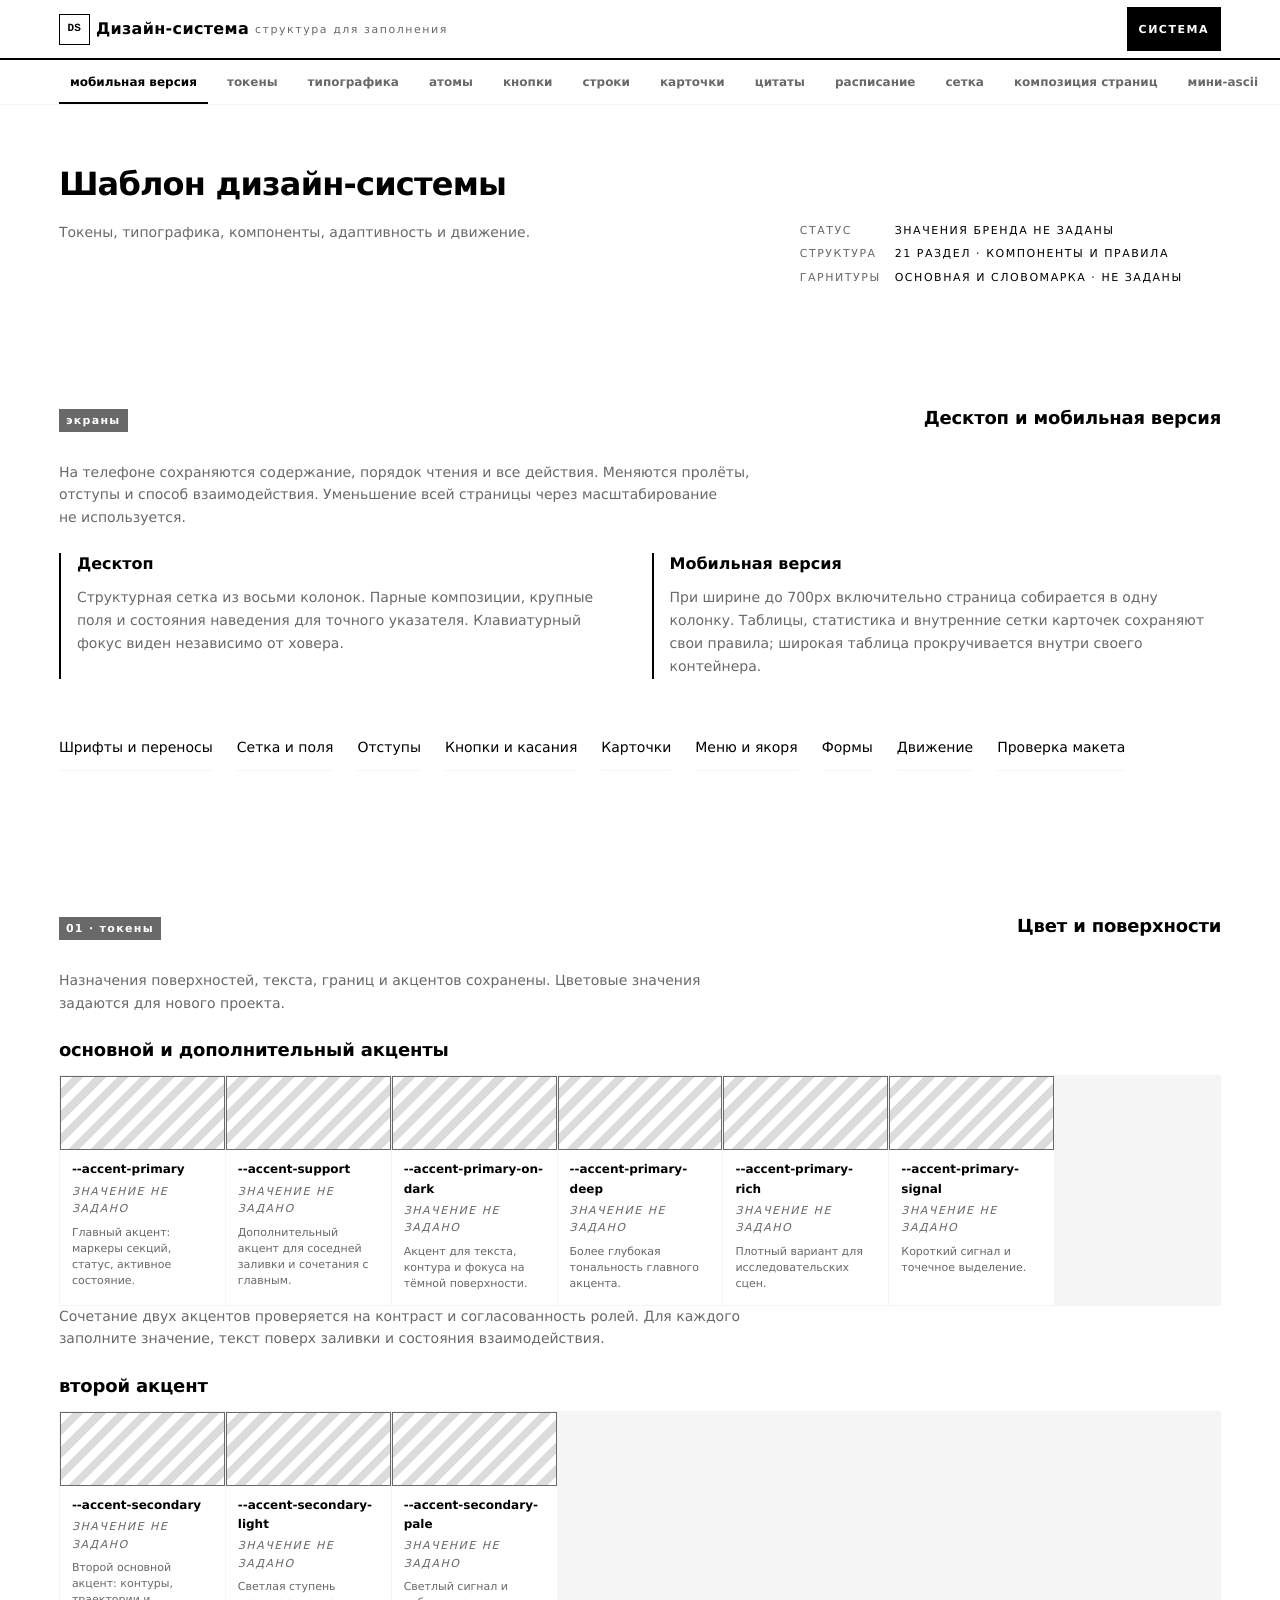
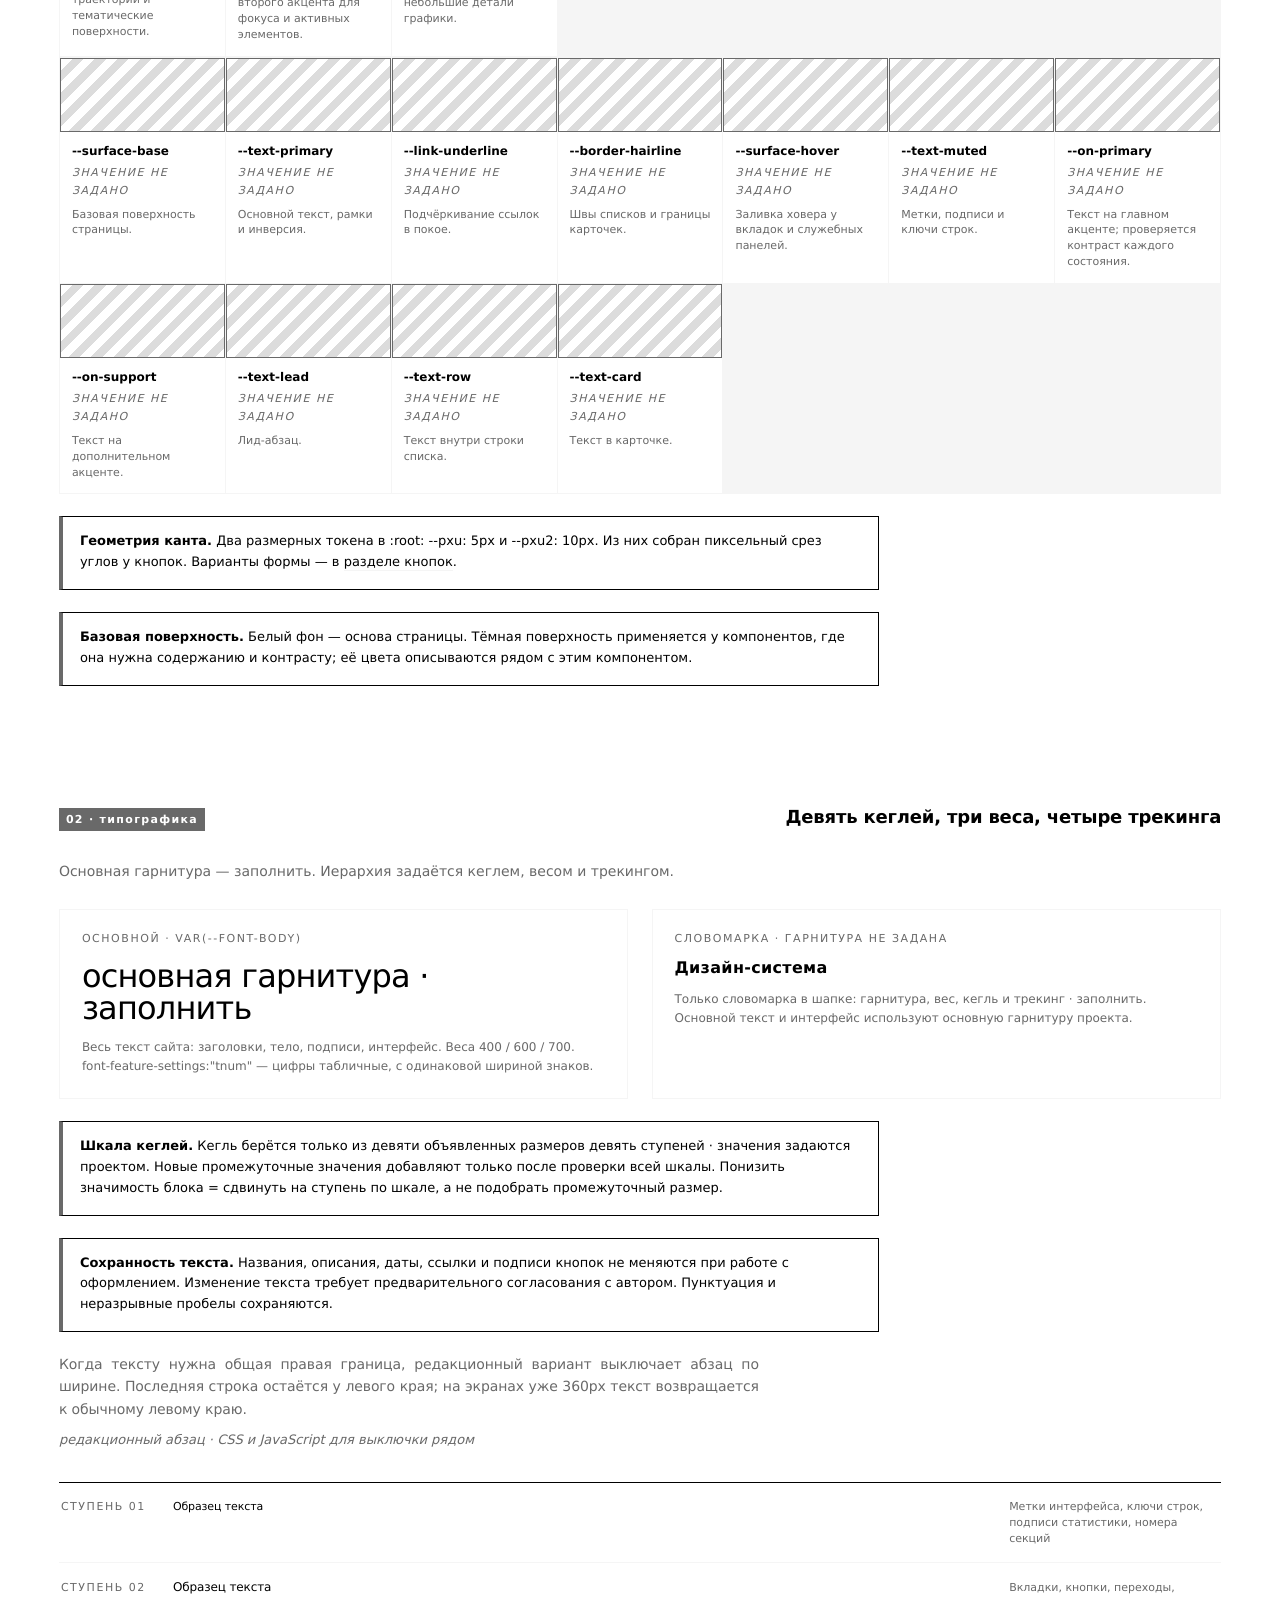
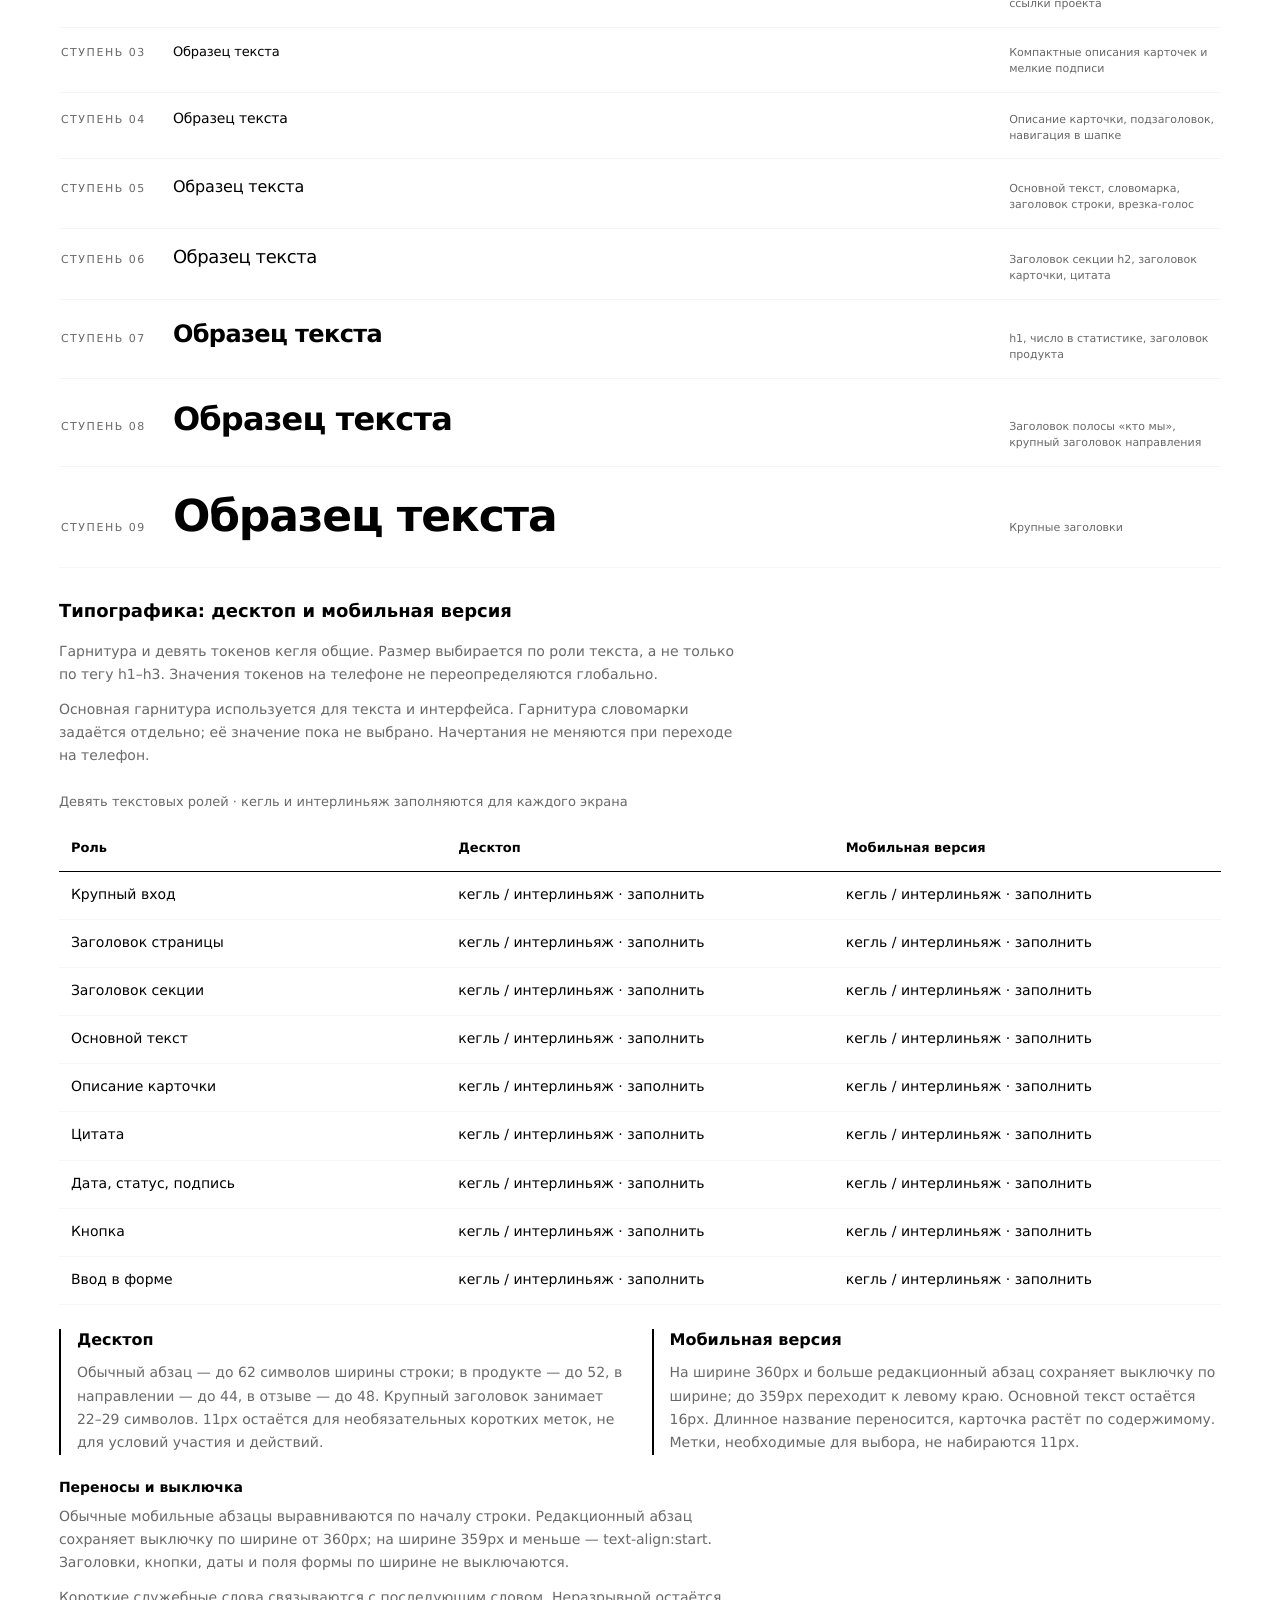
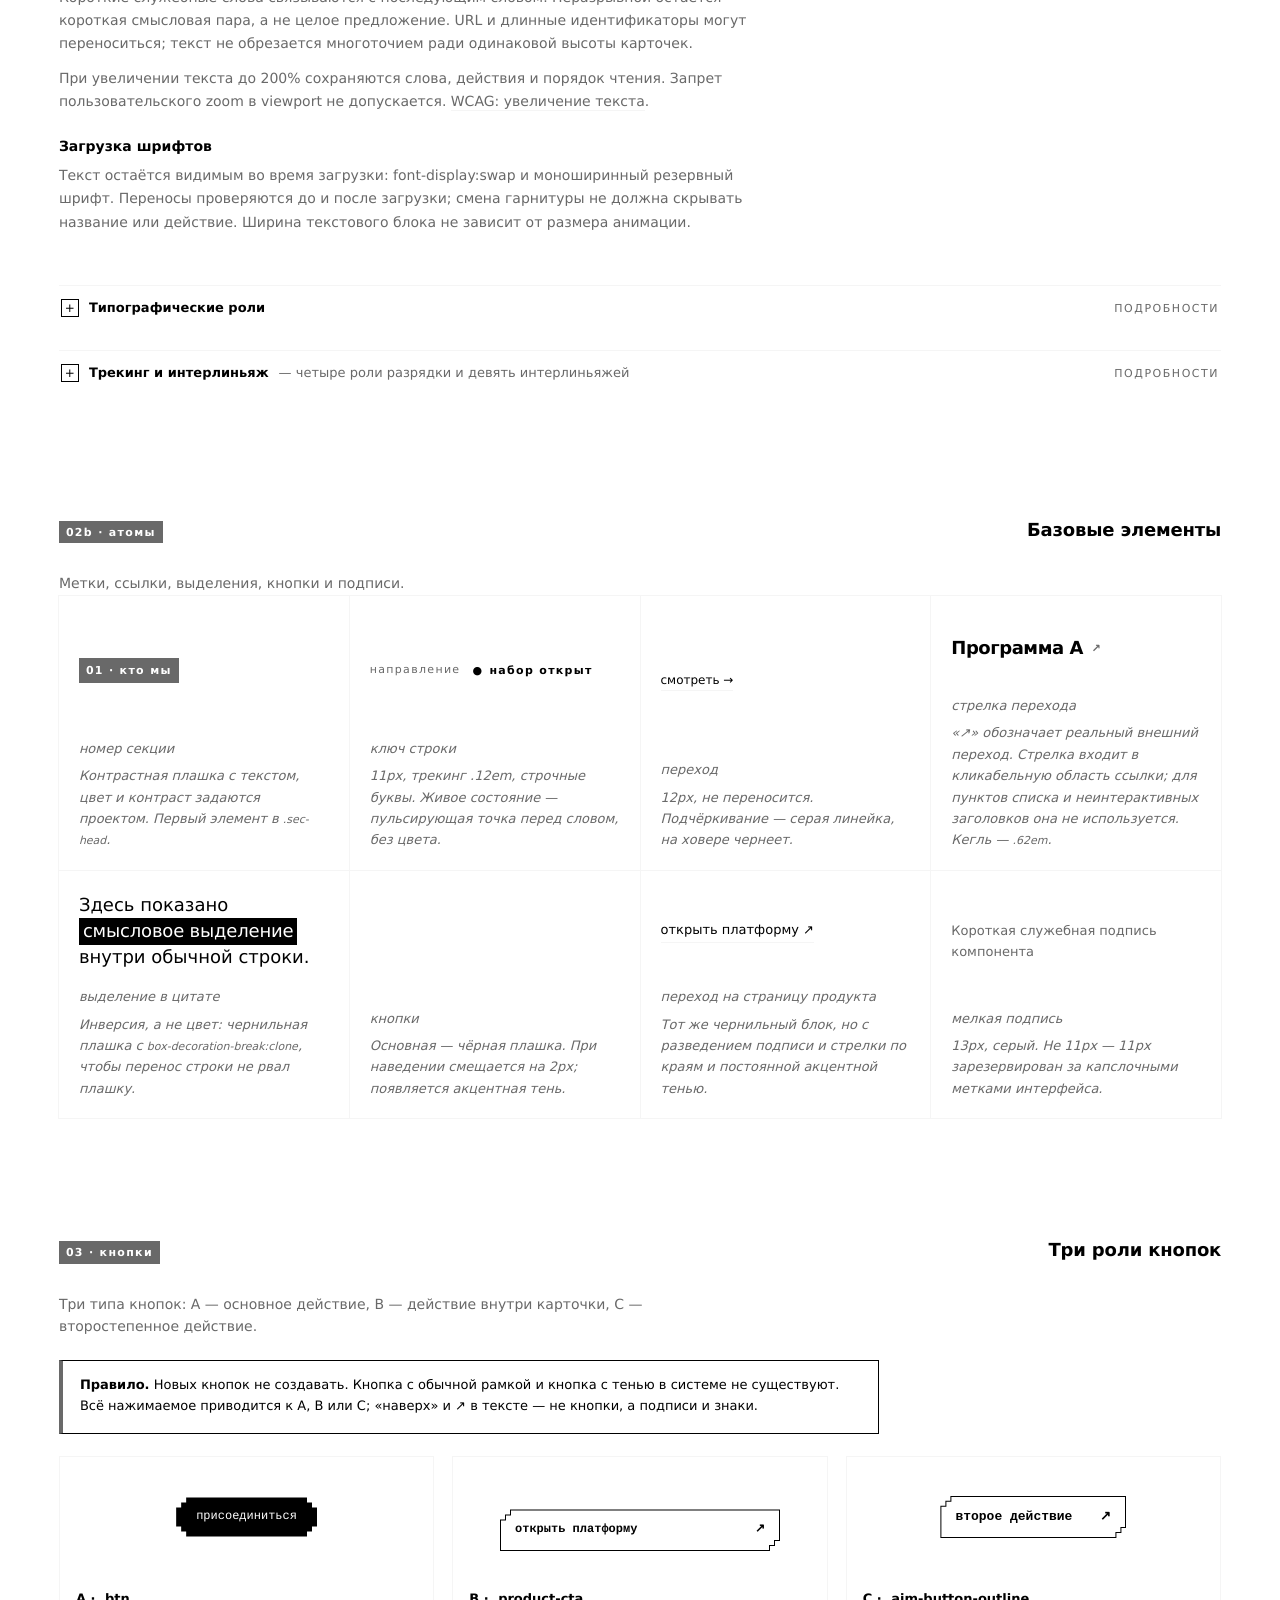
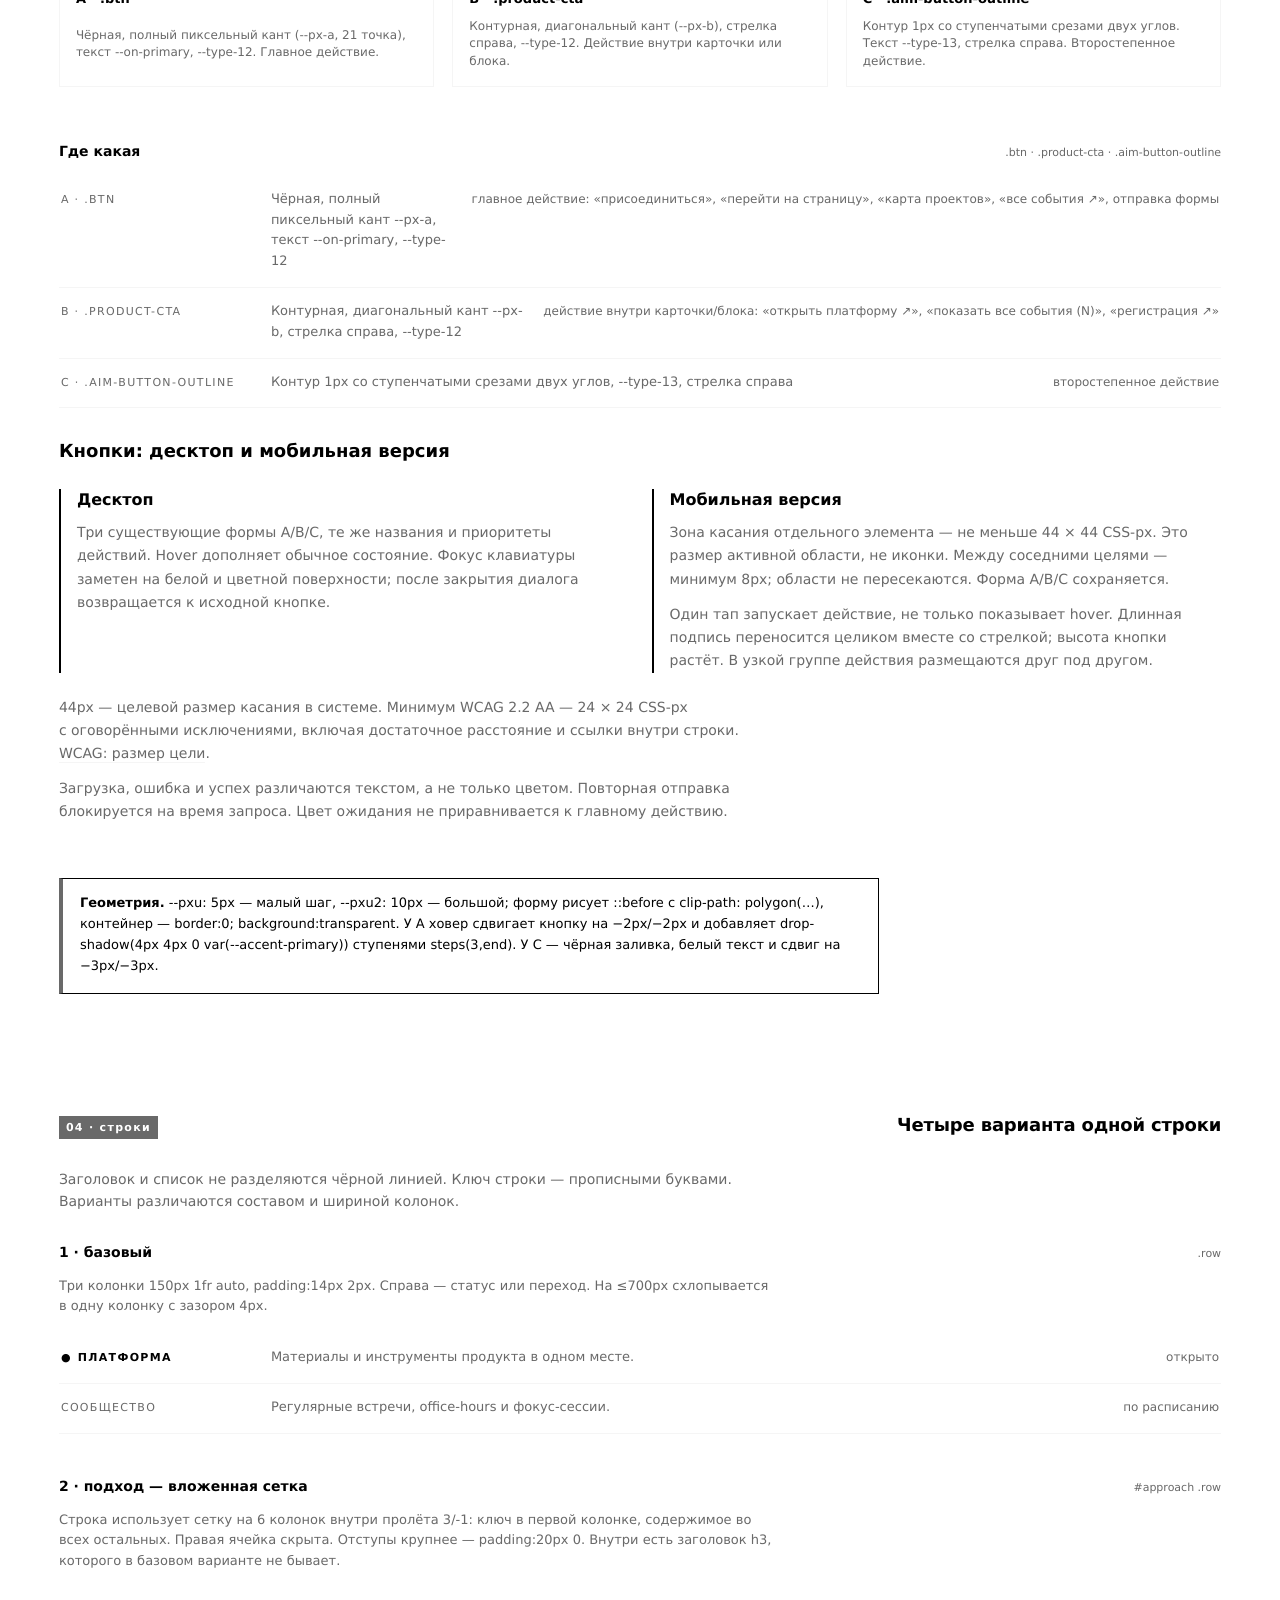
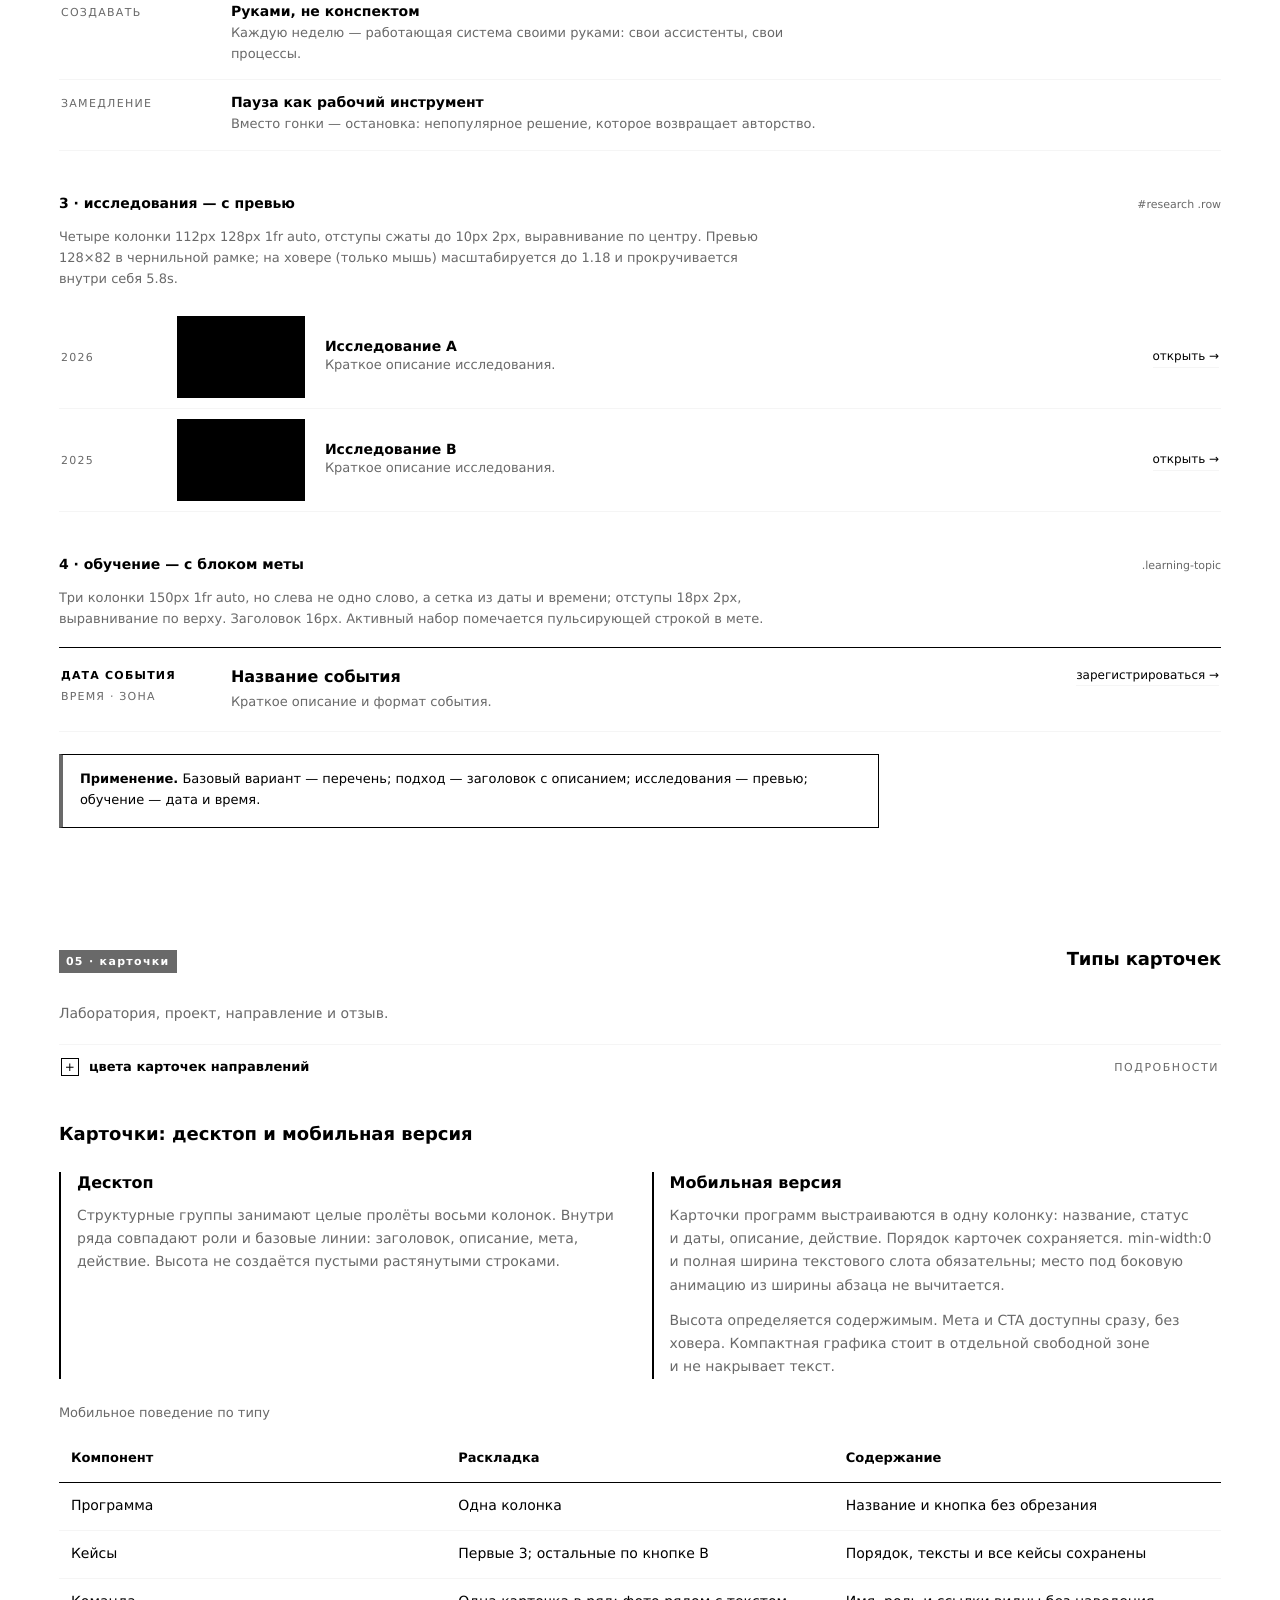
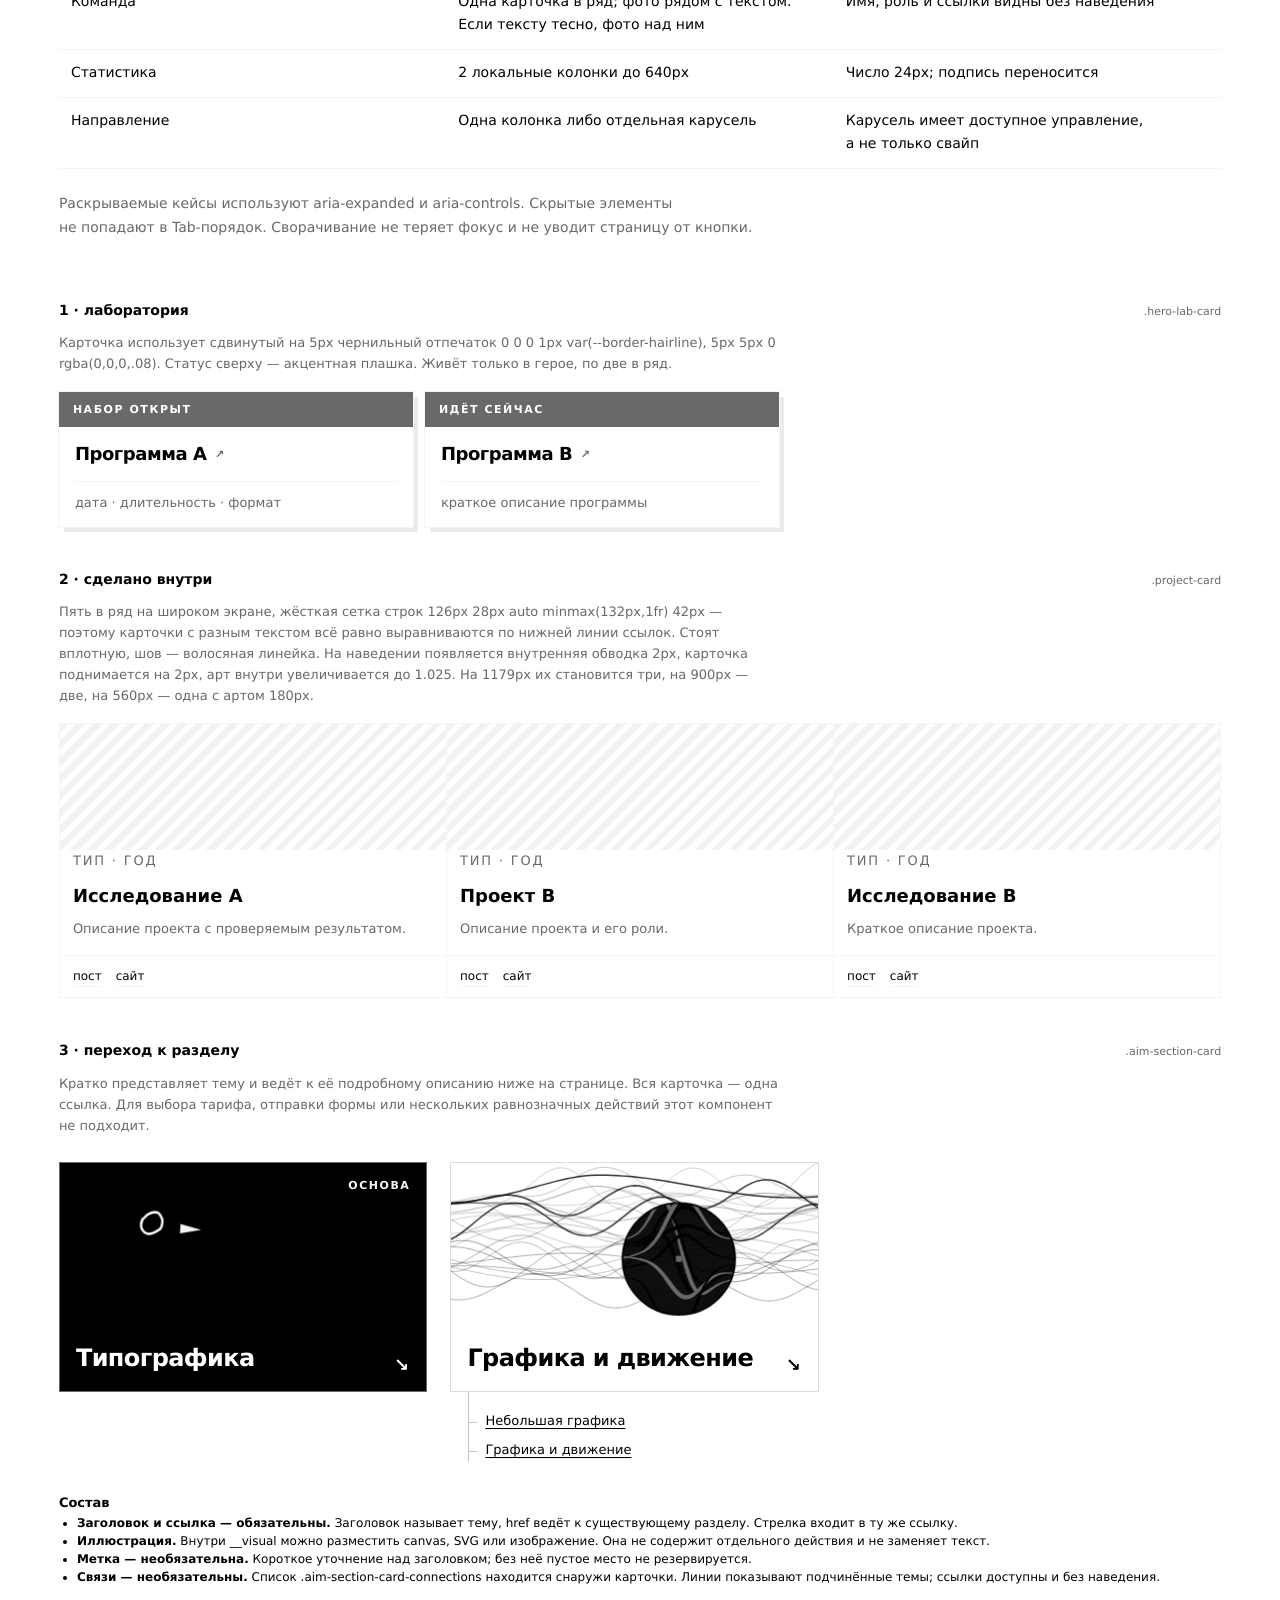
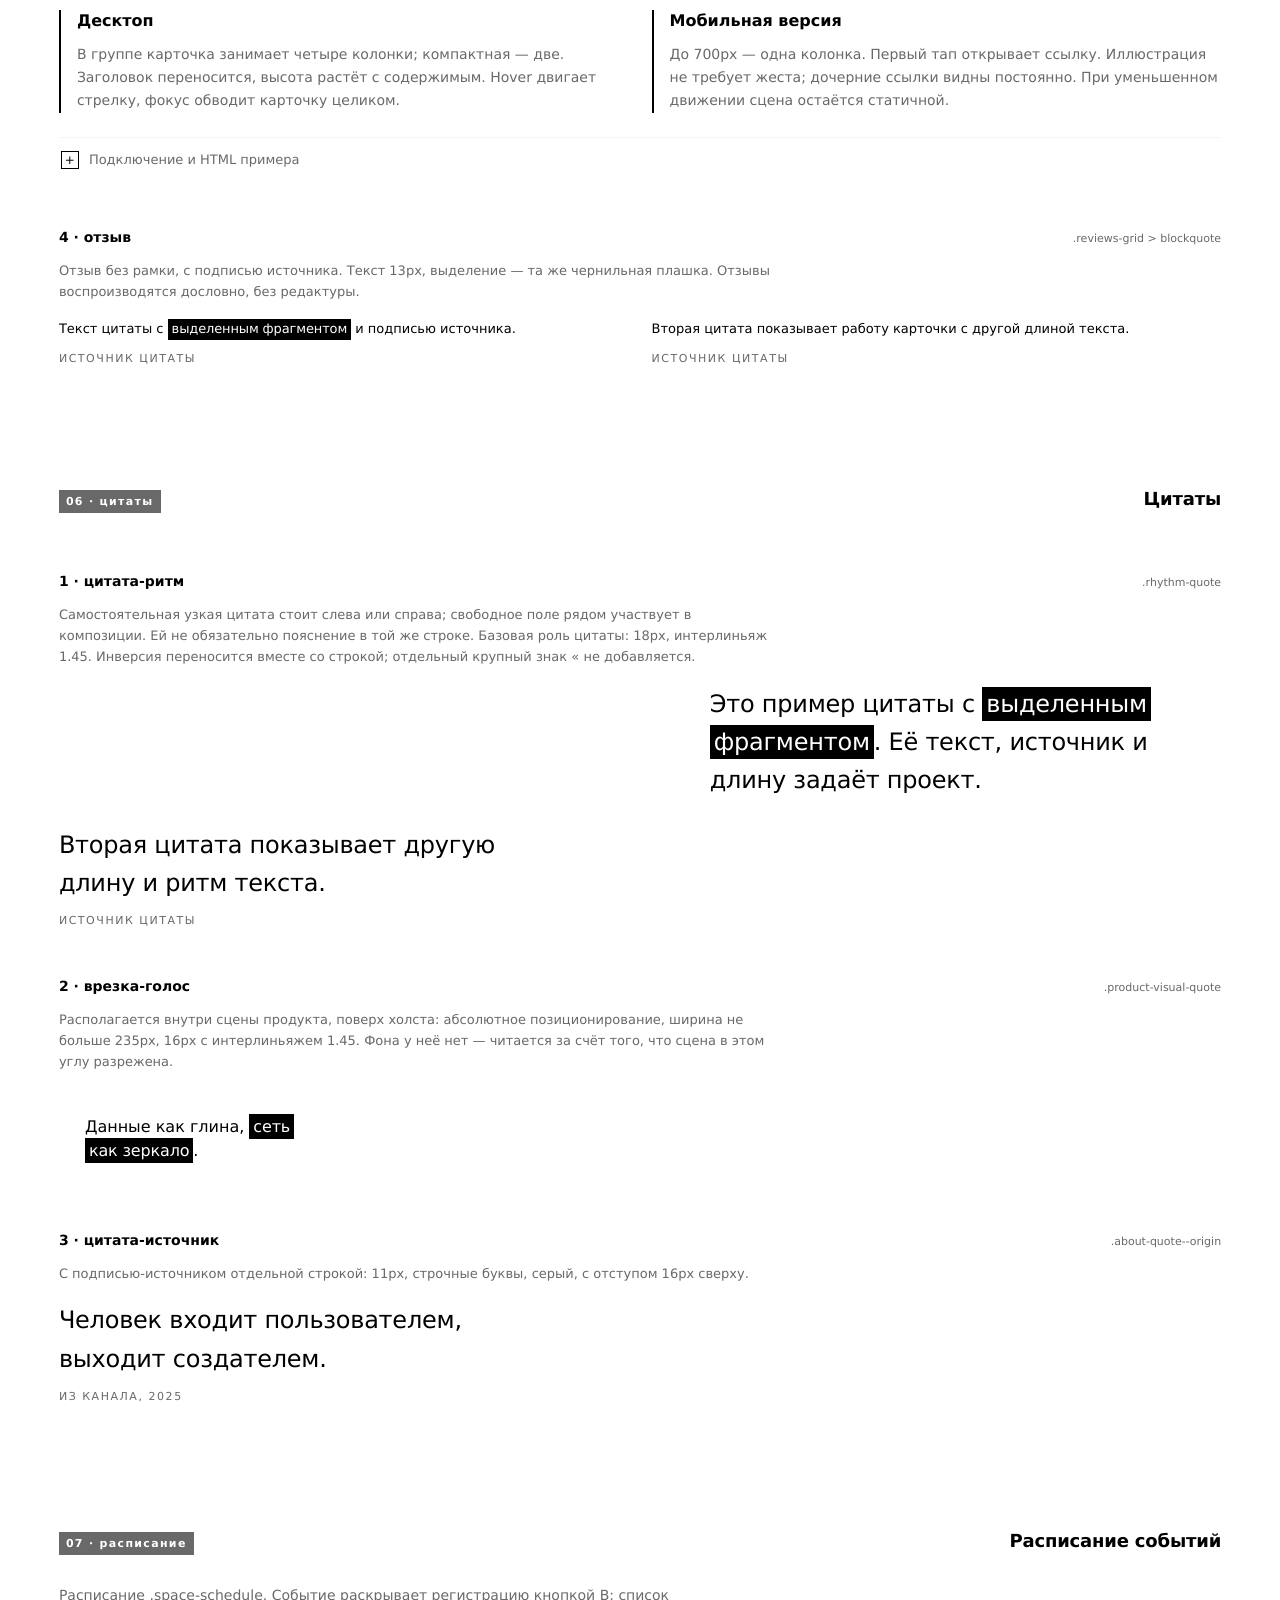
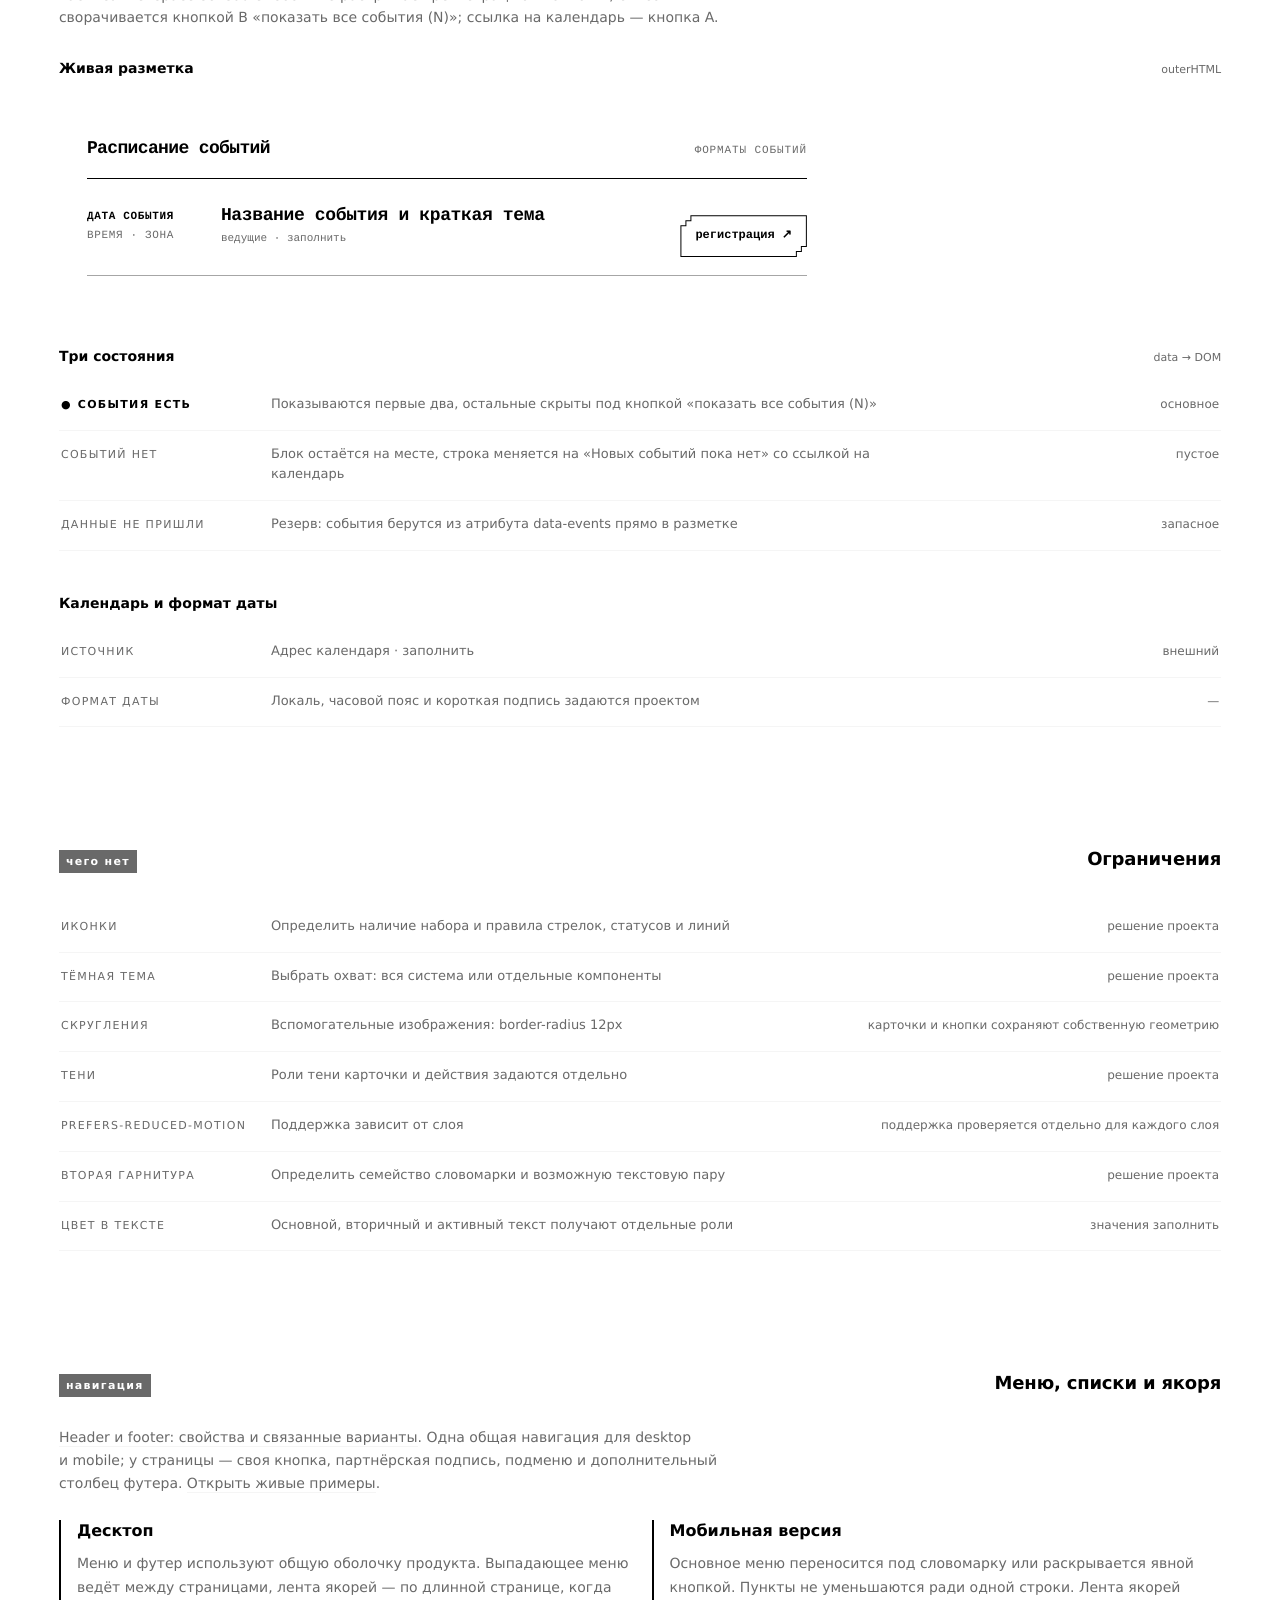
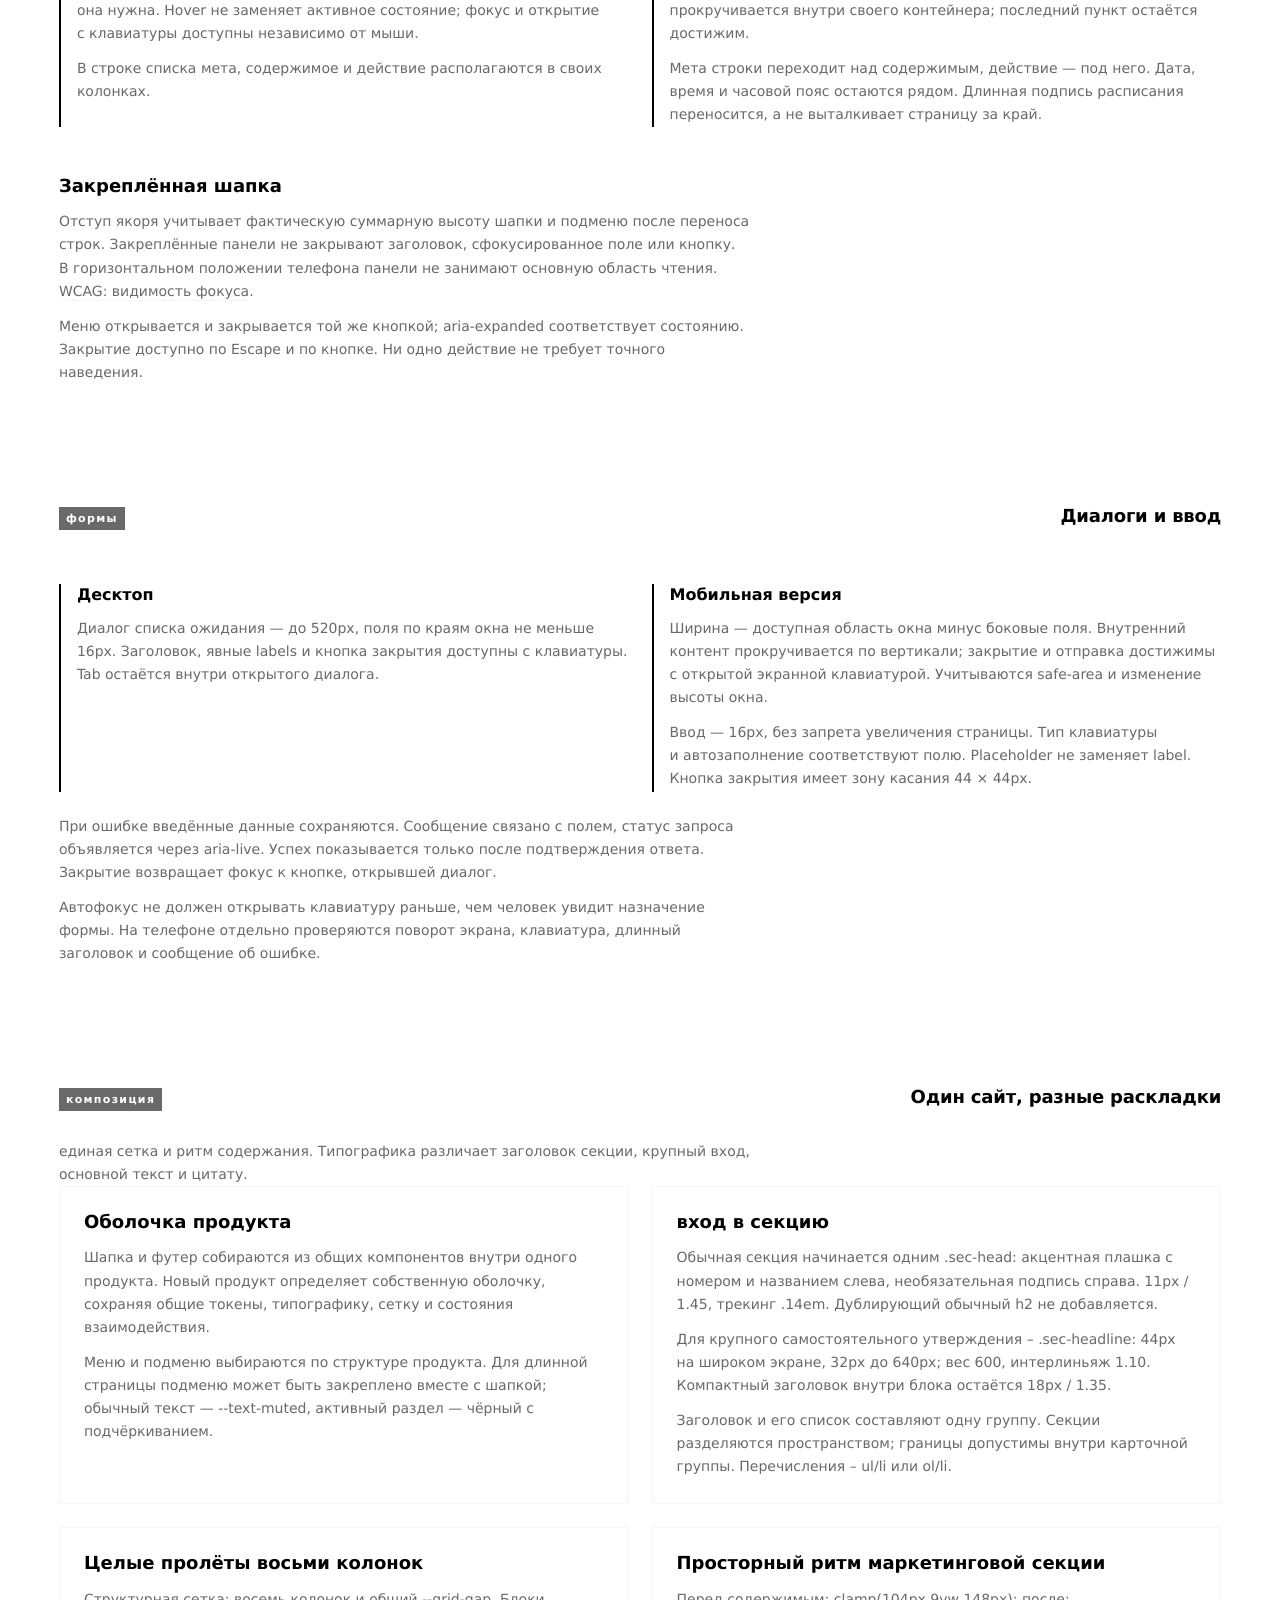
==== commit d20b219d: "Fix quote example in design system template" ====
--- a/web/design-system-template/index.html
+++ b/web/design-system-template/index.html
@@ -503,8 +503,7 @@
       <p class="ms-specimen__note">Самостоятельная узкая цитата стоит слева или справа; свободное поле рядом участвует в композиции.
         Ей не обязательно пояснение в той же строке. Базовая роль цитаты: 18px, интерлиньяж 1.45. Инверсия переносится вместе со строкой; отдельный крупный знак « не добавляется.</p>
       <figure class="ms-quote">
-        <p>Здесь находится цитата с <span class="ms-highlight">выделенным фрагментом</span> — её текст, источник и длину задаёт проект,
-          а с тем, как меняется человек рядом с ними.</p>
+        <p>Это пример цитаты с <span class="ms-highlight">выделенным фрагментом</span>. Её текст, источник и длину задаёт проект.</p>
       </figure>
       <figure class="ms-quote ms-quote--left" style="margin-top:26px">
         <p>Вторая цитата показывает другую длину и ритм текста.<cite>источник цитаты</cite></p>
